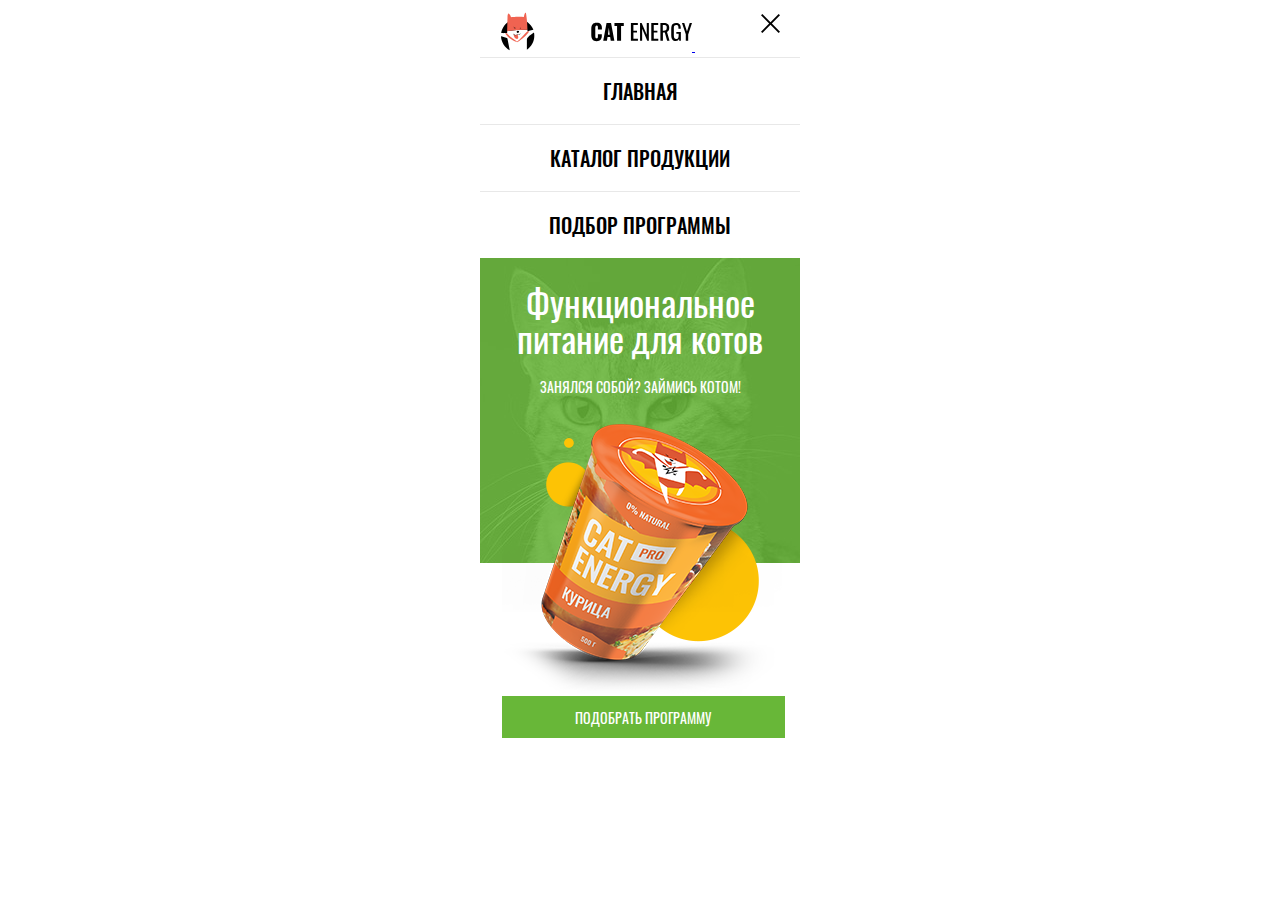
==== index.html @ 3f468469 "cat" ====
<!DOCTYPE html>
<html lang="ru">

<head>
    <meta charset="UTF-8">
    <meta name="viewport" content="width=device-width, initial-scale=1.0">
    <link rel="stylesheet" href="css/style.css">
    <link rel="stylesheet" href="css/normalize.css">
    <link rel="preload" href="fonts/oswaldmedium.woff2" as="font">
    <link rel="preload" href="fonts/oswaldregular.woff2" as="font">
    <title>Кэт энерджи</title>
</head>

<body>

    <header class="header container">
        <div class="header__wraper">
            <a class="header__logo" href="index.html">
                <svg class="header__img" xmlns="http://www.w3.org/2000/svg" id="Layer_2" viewBox="0 0.002 190.4 37.598">
                    <style>
                        .st0 {
                            fill: #000000
                        }

                        .st1 {
                            fill: #f06351
                        }
                    </style>
                    <path
                        d="M6.1 20.7l.1-2.3c6.7-.9 13.4-1.4 20.2-1.3 0 .6 0 1.2-.1 1.8 0 0 2.9-1.3 6-1.8-2.4-6.3-8.5-10.8-15.6-10.8C8.4 6.3 1.5 12.4.2 20.4c2.2.1 5.9.3 5.9.3zM27.2 24.2c-1.2 1.3-1.4 1.2-1.4 3.5v9.2c4.5-3 7.4-8.1 7.4-13.9 0-1.1-.1-2.1-.3-3.1-1.7 1.1-4.7 3.2-5.7 4.3zM6.4 25.7s-3.8-1.4-5.2-1.8L0 23.6c.2 6 3.7 11.3 8.7 14L6.4 25.7z"
                        class="st0" />
                    <path
                        d="M26.3 17.1C26.4 8.6 24.9.6 24.9.6s-.2-1.2-.9-.2c-.7 1.1-1.2 3.9-1.2 3.9-7.4-.4-12.8.3-12.8.3C9.2 2 7.9.8 7.2 1c-.7.3-.7 3.4-.7 3.4l-.4 14.1c6.7-1 13.5-1.4 20.2-1.4z"
                        class="st1" />
                    <path
                        d="M12.4 14c0-.1 1 .7 1.4.9.4.2.6.4.6.6 0 .2-.3.3-.6.3s-.9-.1-1-.3H14c.1.1-1.3-1-1.6-1.5zM19.9 14.1s-1 1.3-1.1 1.3c0 .1-.2.3.2.3s1.1-.2 1.2-.3c.1-.1.1-.2-.1-.2s-.7 0-1 .1l.8-1.2s.1-.1 0 0zM16.8 20.2s.8-.4 1.1-1c.3-.7 0-.9-.4-1-.5-.1-1.3 0-1.7.3-.4.4-.3.7-.1 1 .2.2.8.6 1.1.7z" />
                    <path
                        d="M16.3 21.5s-.2.4-.5.6c-.2.2-.6.4-1 .4-.6 0-1.1-.2-1.5-.4-.2-.1-.4-.3-.5-.4-.2-.2-.4-.3-.4-.3s.7 4.1 2.6 4.7c1.8.6 2.1-.7 2.2-1.1 0-.3 0-2.1-.8-3.2.1-.4 0-.2-.1-.3z"
                        class="st1" />
                    <path
                        d="M14.7 22.6c-1.3 0-2.3-1.4-2.3-1.4V21h.2s1 1.3 2.1 1.3c.6 0 1.1-.3 1.6-1l.1-.2.1.2s.4.8 1 .8c.5 0 1.1-.4 1.6-1.3 0-.1.1-.1.2 0 .1 0 .1.1 0 .2-.6 1-1.3 1.4-1.9 1.4-.6 0-.9-.5-1.1-.8-.4.7-1 1-1.6 1z" />
                    <path
                        d="M26.2 18.9s-2.5 2.2-5.1 5.2-5.2 4.9-5.2 4.9c-.2-.5-1.6-1.5-1.6-1.5s-3.1-2.1-5.2-3.8c-1.2-1-2.3-2.2-3.1-3-.3 0-1.1-.1-2-.1 4.7 7 12 8.8 12 8.8.9-.1 3.3-1.9 5.1-3.3 1.8-1.4 4.8-4.5 5.9-5.9.6-.7.9-1.4 1.1-2-1.1.4-1.9.7-1.9.7z"
                        class="st1" />
                    <g>
                        <path fill="#111"
                            d="M1.2 16.6c-.8-1-1.2-2.5-1.2-4.4V5.9C0 4 .4 2.5 1.2 1.5 2 .5 3.4 0 5.4 0c1.9 0 3.2.4 4 1.3.8.9 1.2 2.1 1.2 3.8v1.5h-4V4.8c0-.7-.1-1.2-.2-1.6-.1-.3-.5-.5-1-.5s-1 .2-1.1.6c-.2.4-.3.9-.3 1.6v8.3c0 .7.1 1.2.3 1.6.2.4.5.6 1.1.6.5 0 .9-.2 1-.6.2-.4.2-.9.2-1.6v-1.8h3.9v1.5c0 1.6-.4 2.9-1.2 3.9-.8.9-2.1 1.4-4 1.4-1.9-.1-3.3-.6-4.1-1.6zM15.2.2h4.5L23 17.8h-3.6l-.6-3.7h-2.6l-.6 3.7h-3.7L15.2.2zm3.2 11.6l-.9-6.9-.9 6.9h1.8zM25.8 3.1h-2.7V.2h9.3v2.9h-2.7v14.7h-4V3.1zM39.5.2h6.9V2H42v5.8h3.6v1.7H42v6.4h4.5v1.8h-7V.2zM48.5.2h1.7l5.1 11.7V.2h2.1v17.6h-1.6l-5.1-12v12h-2.1V.2zM59.8.2h6.9V2h-4.4v5.8h3.6v1.7h-3.6v6.4h4.5v1.8h-7V.2zM68.8.2h3.6c1.8 0 3.1.4 4 1.1s1.3 1.9 1.3 3.6c0 2.3-.7 3.6-2.2 4.1l2.5 8.8h-2.4l-2.3-8.3h-1.9v8.3h-2.5V.2zm3.4 7.6c1.1 0 1.8-.2 2.3-.6.5-.4.7-1.2.7-2.3 0-.7-.1-1.3-.2-1.7s-.4-.7-.9-.9c-.4-.2-1-.3-1.7-.3h-1.1v5.8h.9zM80.8 16.5c-.7-1-1.1-2.5-1.1-4.5V6.2c0-1.4.1-2.5.4-3.4.3-.9.8-1.5 1.5-2s1.7-.7 2.9-.7c1.6 0 2.8.4 3.6 1.2.7.8 1.1 2.1 1.1 3.9v.7h-2.3v-.6c0-.8-.1-1.5-.2-1.9-.1-.5-.3-.8-.7-1-.3-.3-.8-.4-1.4-.4-.7 0-1.2.2-1.5.5-.3.3-.6.7-.7 1.2-.1.5-.1 1.2-.1 2.1v6.5c0 1.3.2 2.3.5 2.9.3.6 1 .9 1.9.9.9 0 1.6-.3 1.9-1 .3-.6.5-1.7.5-3.1v-1.2h-2.3V9.1h4.5v8.7h-1.6l-.2-2c-.6 1.5-1.6 2.2-3.2 2.2s-2.8-.5-3.5-1.5zM94.3 11.6L90.4.2h2.3l2.7 8.5L98.1.2h2.3l-3.8 11.4v6.2h-2.4v-6.2z"
                            class="st0" transform="translate(90 10.2)" />
                    </g>
                </svg>
            </a>
            <button class="header__close button--close" type="button"></button>
            <div class="header__nav">
                <ul class="header__list">
                    <li class="header__item"><a class="header__main" href="index.html">Главная</a></li>
                    <li class="header__item"><a class="header__catalog" href="catalog.html">Каталог продукции</a></li>
                    <li class="header__item"><a class="header__program" href="form.html">Подбор программы</a></li>
                </ul>
            </div>
        </div>
    </header>
    <main class="main container">
        <div class="header__description">
            <h1 class="header__title">
                Функциональное
                питание для котов
            </h1>
            <p class="header__subtitle">
                Занялся собой? Займись котом!
            </p>
        </div>
        <a class="header__choice" href="form.html">Подобрать программу</a>
    </main>




</body>

</html>
---- css/style.css ----
/*! normalize.css v8.0.1 | MIT License | github.com/necolas/normalize.css */
/* Document
   ========================================================================== */
/**
 * 1. Correct the line height in all browsers.
 * 2. Prevent adjustments of font size after orientation changes in iOS.
 */
html {
    line-height: 1.15;
    /* 1 */
    -webkit-text-size-adjust: 100%;
    /* 2 */
}

/* Sections
       ========================================================================== */
/**
     * Remove the margin in all browsers.
     */
body {
    margin: 0;
}

/**
     * Render the `main` element consistently in IE.
     */
main {
    display: block;
}

/**
     * Correct the font size and margin on `h1` elements within `section` and
     * `article` contexts in Chrome, Firefox, and Safari.
     */
h1 {
    font-size: 2em;
    margin: 0.67em 0;
}

/* Grouping content
       ========================================================================== */
/**
     * 1. Add the correct box sizing in Firefox.
     * 2. Show the overflow in Edge and IE.
     */
hr {
    -webkit-box-sizing: content-box;
    box-sizing: content-box;
    /* 1 */
    height: 0;
    /* 1 */
    overflow: visible;
    /* 2 */
}

/**
     * 1. Correct the inheritance and scaling of font size in all browsers.
     * 2. Correct the odd `em` font sizing in all browsers.
     */
pre {
    font-family: monospace, monospace;
    /* 1 */
    font-size: 1em;
    /* 2 */
}

/* Text-level semantics
       ========================================================================== */
/**
     * Remove the gray background on active links in IE 10.
     */
a {
    background-color: transparent;
}

/**
     * 1. Remove the bottom border in Chrome 57-
     * 2. Add the correct text decoration in Chrome, Edge, IE, Opera, and Safari.
     */
abbr[title] {
    border-bottom: none;
    /* 1 */
    text-decoration: underline;
    /* 2 */
    -webkit-text-decoration: underline dotted;
    text-decoration: underline dotted;
    /* 2 */
}

/**
     * Add the correct font weight in Chrome, Edge, and Safari.
     */
b,
strong {
    font-weight: bolder;
}

/**
     * 1. Correct the inheritance and scaling of font size in all browsers.
     * 2. Correct the odd `em` font sizing in all browsers.
     */
code,
kbd,
samp {
    font-family: monospace, monospace;
    /* 1 */
    font-size: 1em;
    /* 2 */
}

/**
     * Add the correct font size in all browsers.
     */
small {
    font-size: 80%;
}

/**
     * Prevent `sub` and `sup` elements from affecting the line height in
     * all browsers.
     */
sub,
sup {
    font-size: 75%;
    line-height: 0;
    position: relative;
    vertical-align: baseline;
}

sub {
    bottom: -0.25em;
}

sup {
    top: -0.5em;
}

/* Embedded content
       ========================================================================== */
/**
     * Remove the border on images inside links in IE 10.
     */
img {
    border-style: none;
}

/* Forms
       ========================================================================== */
/**
     * 1. Change the font styles in all browsers.
     * 2. Remove the margin in Firefox and Safari.
     */
button,
input,
optgroup,
select,
textarea {
    font-family: inherit;
    /* 1 */
    font-size: 100%;
    /* 1 */
    line-height: 1.15;
    /* 1 */
    margin: 0;
    /* 2 */
}

/**
     * Show the overflow in IE.
     * 1. Show the overflow in Edge.
     */
button,
input {
    /* 1 */
    overflow: visible;
}

/**
     * Remove the inheritance of text transform in Edge, Firefox, and IE.
     * 1. Remove the inheritance of text transform in Firefox.
     */
button,
select {
    /* 1 */
    text-transform: none;
}

/**
     * Correct the inability to style clickable types in iOS and Safari.
     */
button,
[type="button"],
[type="reset"],
[type="submit"] {
    -webkit-appearance: button;
}

/**
     * Remove the inner border and padding in Firefox.
     */
button::-moz-focus-inner,
[type="button"]::-moz-focus-inner,
[type="reset"]::-moz-focus-inner,
[type="submit"]::-moz-focus-inner {
    border-style: none;
    padding: 0;
}

/**
     * Restore the focus styles unset by the previous rule.
     */
button:-moz-focusring,
[type="button"]:-moz-focusring,
[type="reset"]:-moz-focusring,
[type="submit"]:-moz-focusring {
    outline: 1px dotted ButtonText;
}

/**
     * Correct the padding in Firefox.
     */
fieldset {
    padding: 0.35em 0.75em 0.625em;
}

/**
     * 1. Correct the text wrapping in Edge and IE.
     * 2. Correct the color inheritance from `fieldset` elements in IE.
     * 3. Remove the padding so developers are not caught out when they zero out
     *    `fieldset` elements in all browsers.
     */
legend {
    -webkit-box-sizing: border-box;
    box-sizing: border-box;
    /* 1 */
    color: inherit;
    /* 2 */
    display: table;
    /* 1 */
    max-width: 100%;
    /* 1 */
    padding: 0;
    /* 3 */
    white-space: normal;
    /* 1 */
}

/**
     * Add the correct vertical alignment in Chrome, Firefox, and Opera.
     */
progress {
    vertical-align: baseline;
}

/**
     * Remove the default vertical scrollbar in IE 10+.
     */
textarea {
    overflow: auto;
}

/**
     * 1. Add the correct box sizing in IE 10.
     * 2. Remove the padding in IE 10.
     */
[type="checkbox"],
[type="radio"] {
    -webkit-box-sizing: border-box;
    box-sizing: border-box;
    /* 1 */
    padding: 0;
    /* 2 */
}

/**
     * Correct the cursor style of increment and decrement buttons in Chrome.
     */
[type="number"]::-webkit-inner-spin-button,
[type="number"]::-webkit-outer-spin-button {
    height: auto;
}

/**
     * 1. Correct the odd appearance in Chrome and Safari.
     * 2. Correct the outline style in Safari.
     */
[type="search"] {
    -webkit-appearance: textfield;
    /* 1 */
    outline-offset: -2px;
    /* 2 */
}

/**
     * Remove the inner padding in Chrome and Safari on macOS.
     */
[type="search"]::-webkit-search-decoration {
    -webkit-appearance: none;
}

/**
     * 1. Correct the inability to style clickable types in iOS and Safari.
     * 2. Change font properties to `inherit` in Safari.
     */
::-webkit-file-upload-button {
    -webkit-appearance: button;
    /* 1 */
    font: inherit;
    /* 2 */
}

/* Interactive
       ========================================================================== */
/*
     * Add the correct display in Edge, IE 10+, and Firefox.
     */
details {
    display: block;
}

/*
     * Add the correct display in all browsers.
     */
summary {
    display: list-item;
}

/* Misc
       ========================================================================== */
/**
     * Add the correct display in IE 10+.
     */
template {
    display: none;
}

/**
     * Add the correct display in IE 10.
     */
[hidden] {
    display: none;
}

@font-face {
    font-family: "Oswald";
    src: url("../fonts/oswaldregular.woff2") format("woff2"), url("../fonts/oswaldregular.woff") format("woff");
    font-weight: 400;
    font-style: normal;
    font-display: swap;
}

@font-face {
    font-family: "Oswald";
    src: url("../fonts/oswaldmedium.woff2") format("woff2"), url("../fonts/oswaldmedium.woff") format("woff");
    font-weight: 500;
    font-style: normal;
    font-display: swap;
}

/*Widths*/
body {
    min-width: 320px;
    margin: 0;
    padding: 0;
    font-weight: 400;
    font-size: 14px;
    line-height: 18px;
    font-family: "Oswald", "Arial", sans-serif;
    color: #111111;
}

html {
    -webkit-box-sizing: border-box;
    box-sizing: border-box;
}

*,
*::after,
*::before {
    -webkit-box-sizing: inherit;
    box-sizing: inherit;
}

.container {
    width: 320px;
    padding: 0 20px;
    margin: 0 auto;
}

.header {
    padding: 0px;
}

.header__img {
    width: 191px;
    height: 39px;
}

.header__item {
    font-family: "Oswald";
    font-size: 20px;
    font-weight: 500;
    line-height: 1;
    text-align: center;
    border-top: solid 0.5px #e8e8e8;
    text-transform: uppercase;
    width: 320px;
    padding-top: 23px;
    padding-bottom: 23px;
}

.header__list {
    list-style: none;
    padding-left: 0px;
    padding-top: 3px;
    margin: 0px;
}

.header__logo {
    padding-left: 21px;
}

.header__wraper {
    padding-top: 12px;
}

.header__close {
    position: relative;
    width: 19px;
    height: 19px;
    background-color: transparent;
    border: none;
    top: -20px;
    left: 66px;

}

.button--close::after {
    content: '';
    position: absolute;
    width: 19px;
    height: 19px;
    top: 1px;
    left: 0px;
    background-image: url(../img/close.svg)
}

.header__main,
.header__catalog,
.header__program {
    text-decoration: none;
    color: #000000;
}

.header__description {
    background-image: url(../img/bg-cat.png);
    width: 320px;
    height: 305px;
    background-color: #68b738;
    margin-bottom: 146px;
    position: relative;
}

.header__description::after {
    content: '';
    position: absolute;
    background-image: url(../img/food-chicken.png);
    width: 280px;
    height: 270px;
    top: 166px;
    left: 22px;
}

.header__title {
    font-family: inherit;
    font-size: 36px;
    font-weight: normal;
    line-height: 1;
    text-align: center;
    color: #ffffff;
    margin: 0px;
    padding-top: 26px;
}

.header__subtitle {
    font-family: inherit;
    font-size: 14px;
    font-weight: normal;
    line-height: 1;
    text-align: center;
    color: #ffffff;
    margin: 0px;
    padding-top: 24px;
    text-transform: uppercase;
}

.header__choice {
    font-family: inherit;
    font-size: 14px;
    font-weight: normal;
    line-height: 1.29;
    text-align: center;
    color: #ffffff;
    padding: 11px 74px 10px 73px;
    background-color: #68b738;
    text-decoration: none;
    text-transform: uppercase;
    margin-left: 22px;
}

.main {
    padding: 0px;
}
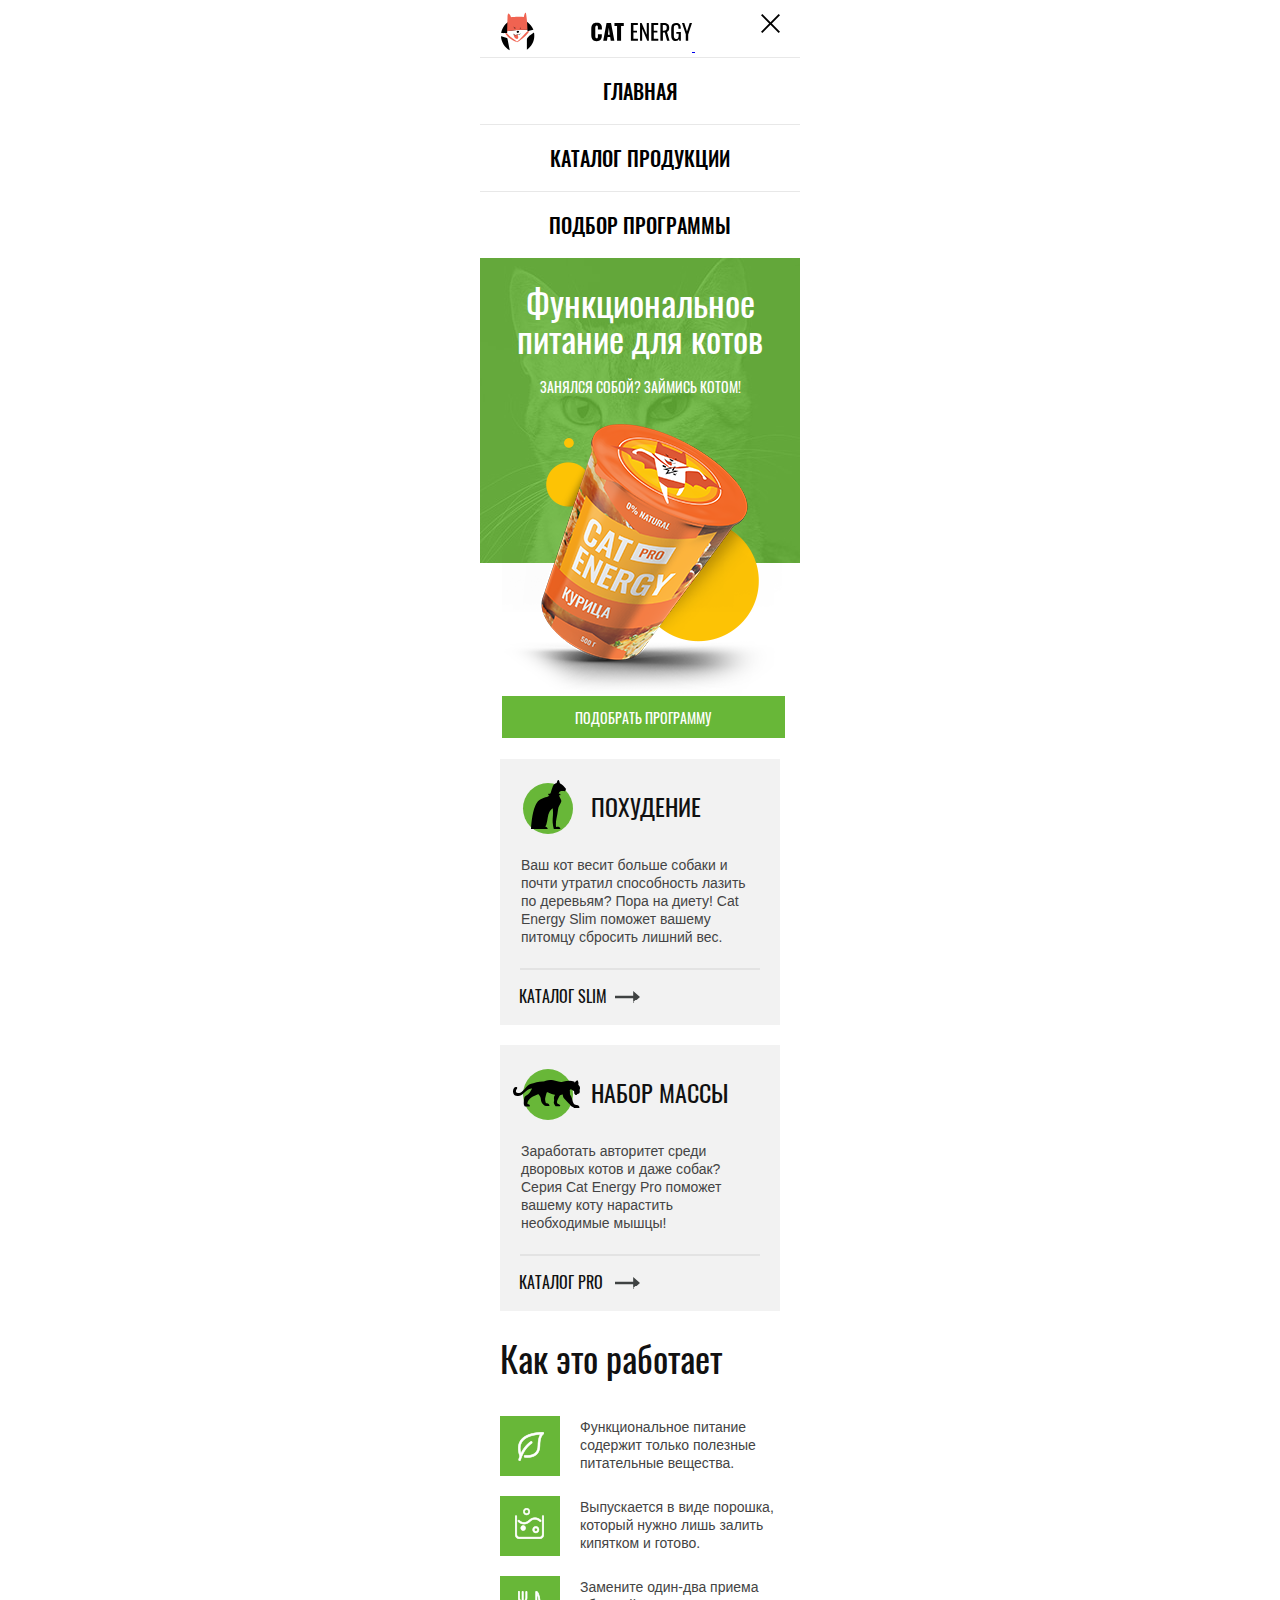
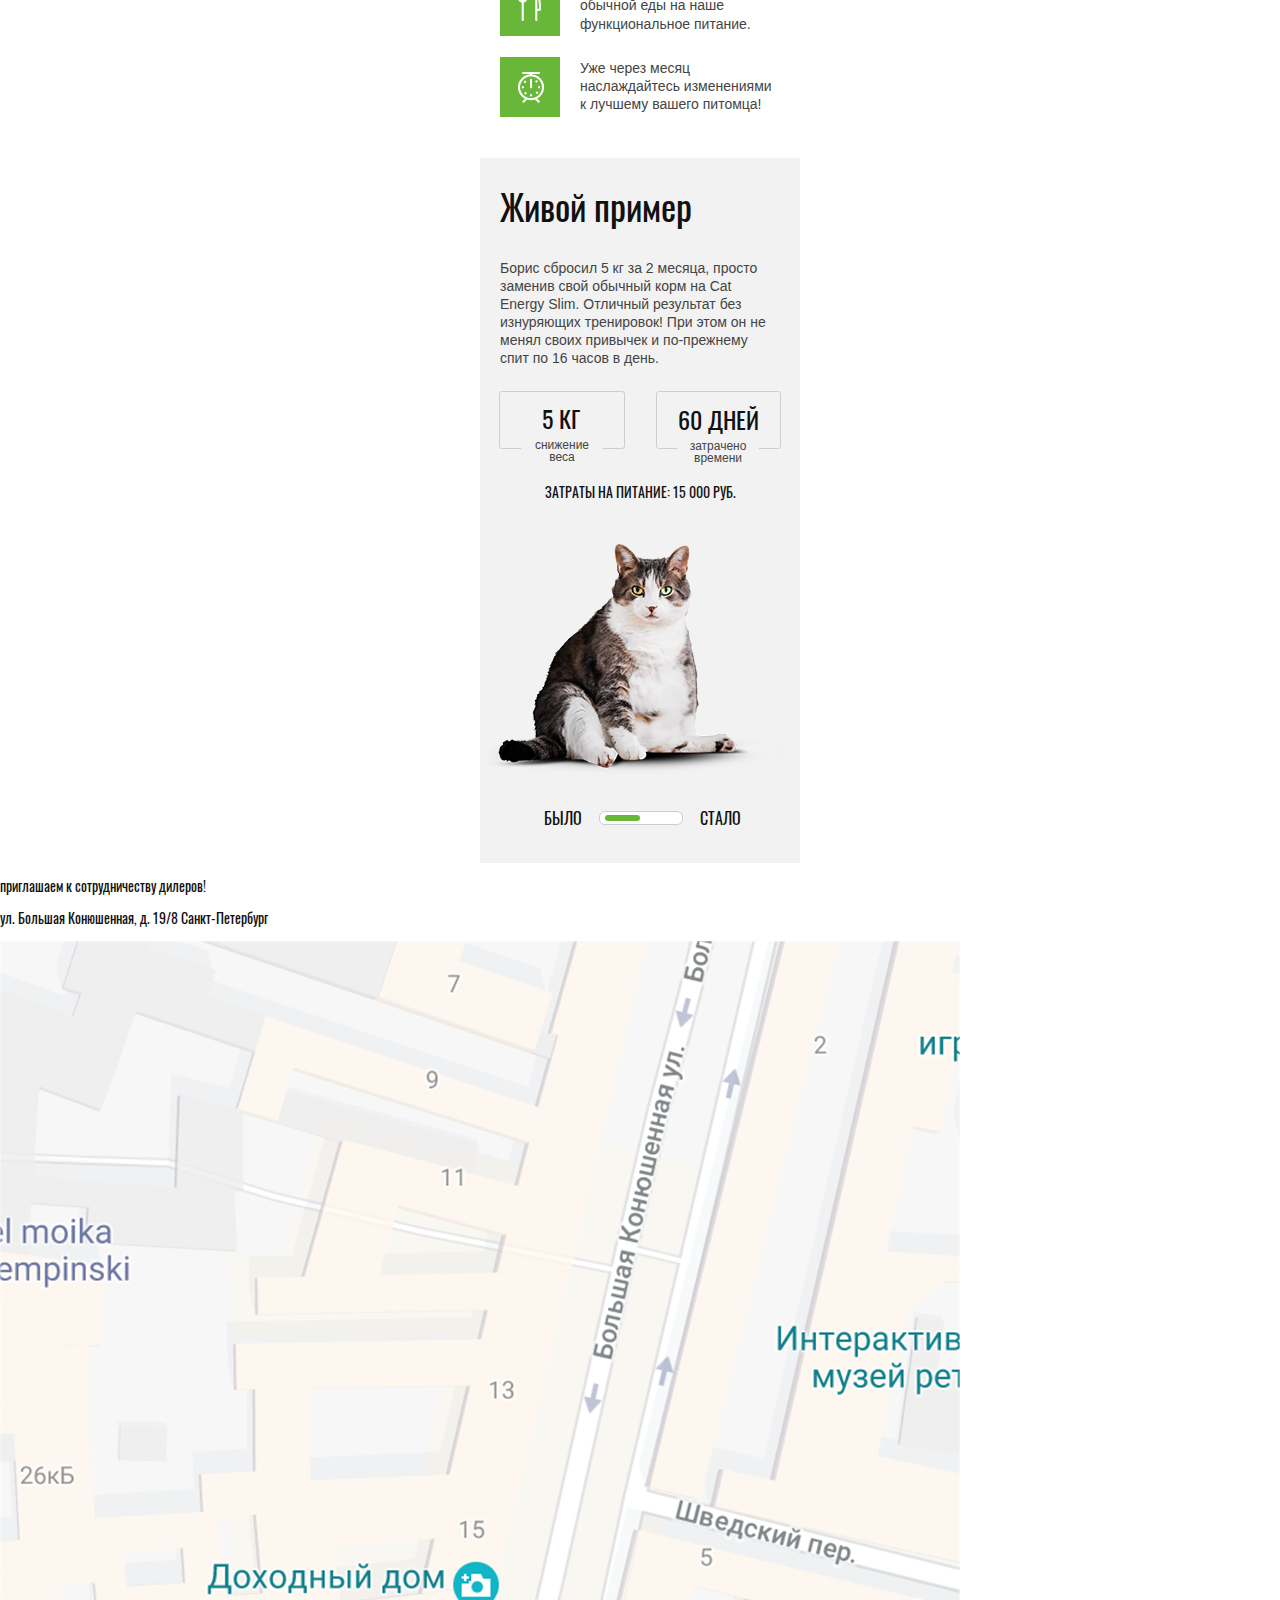
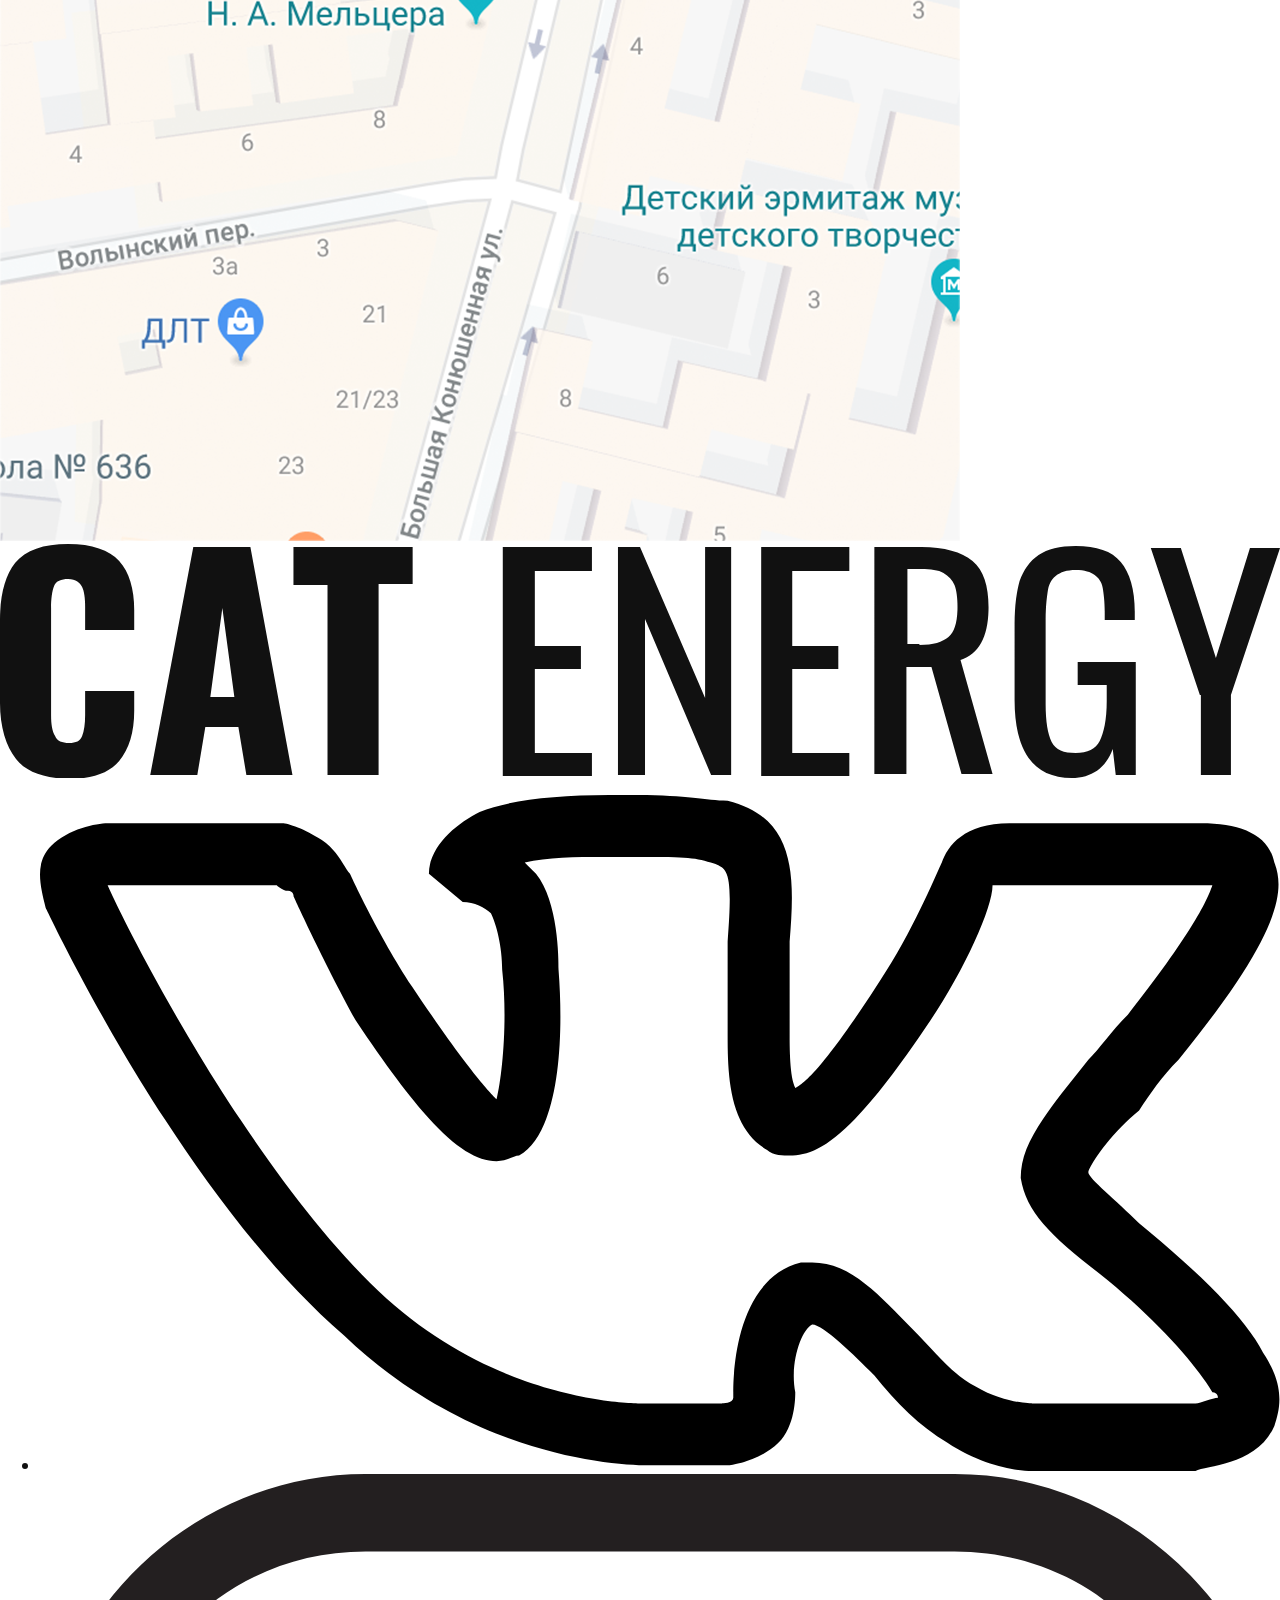
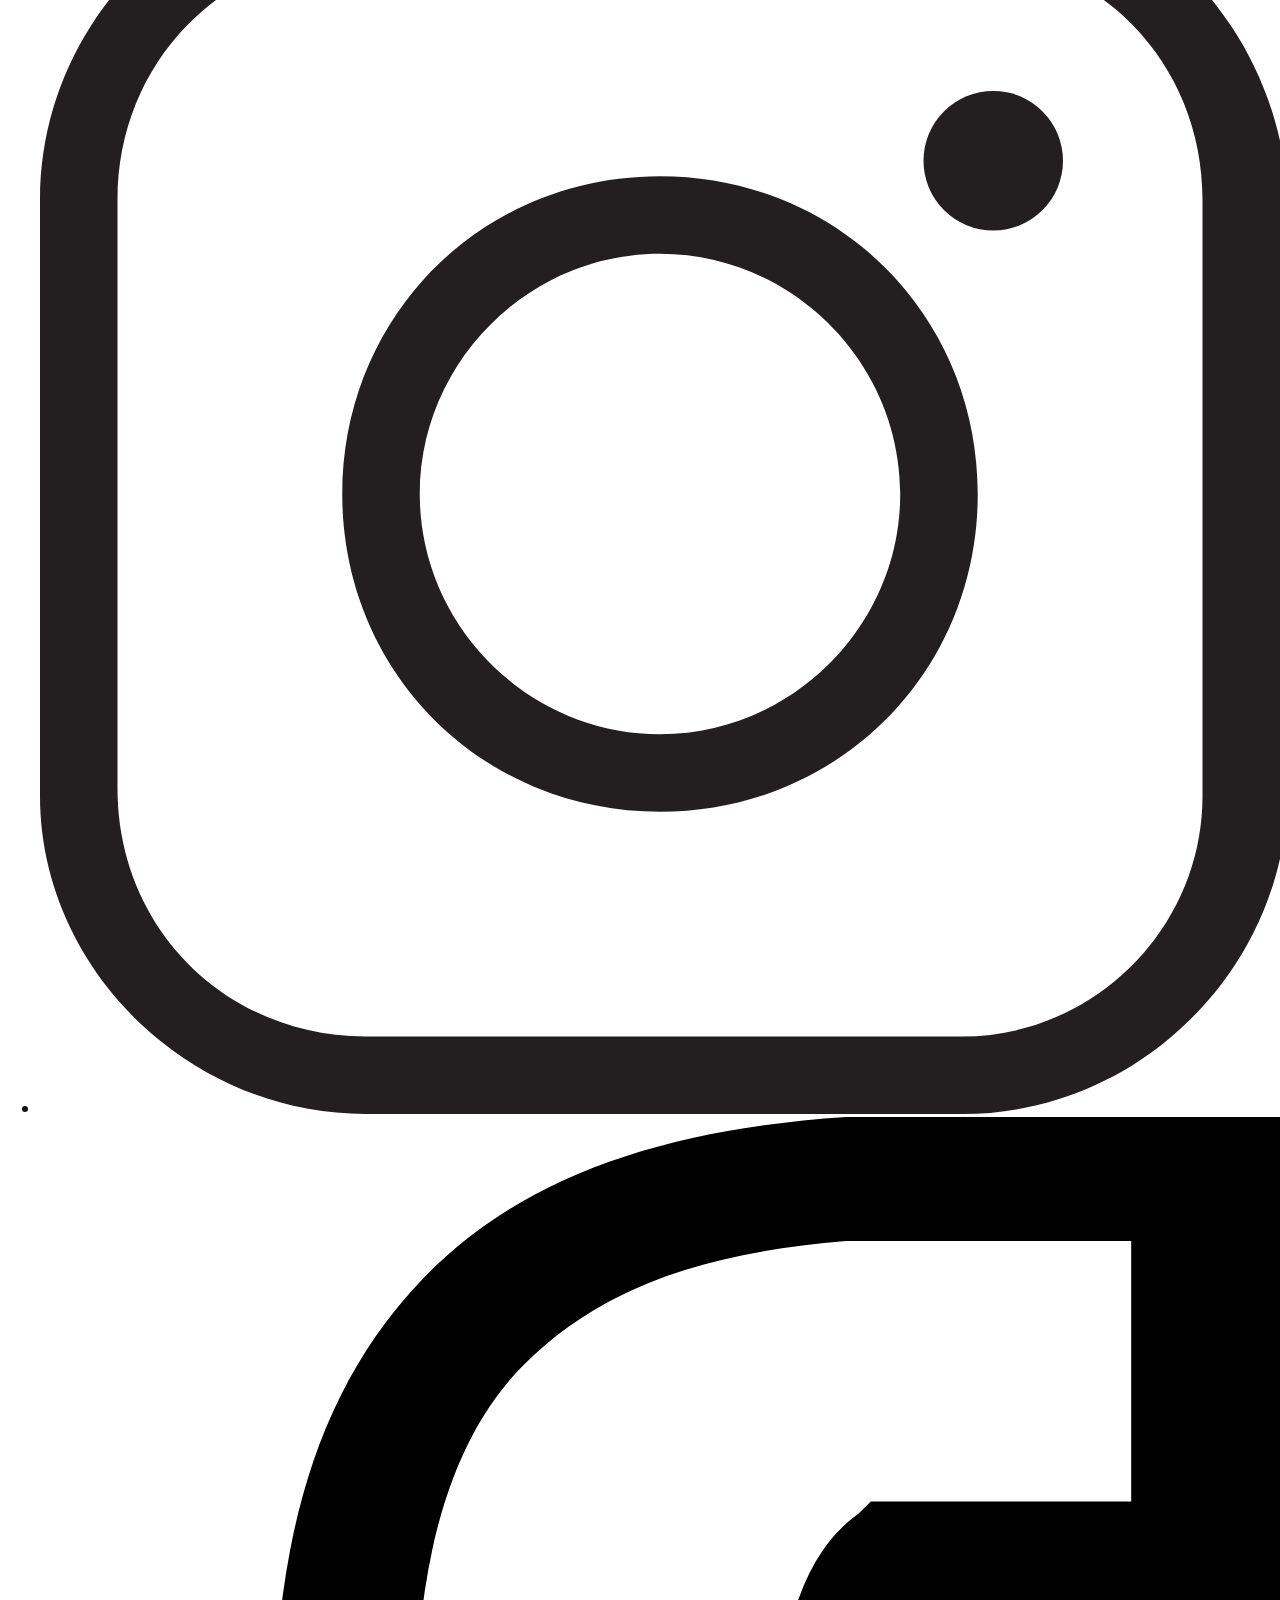
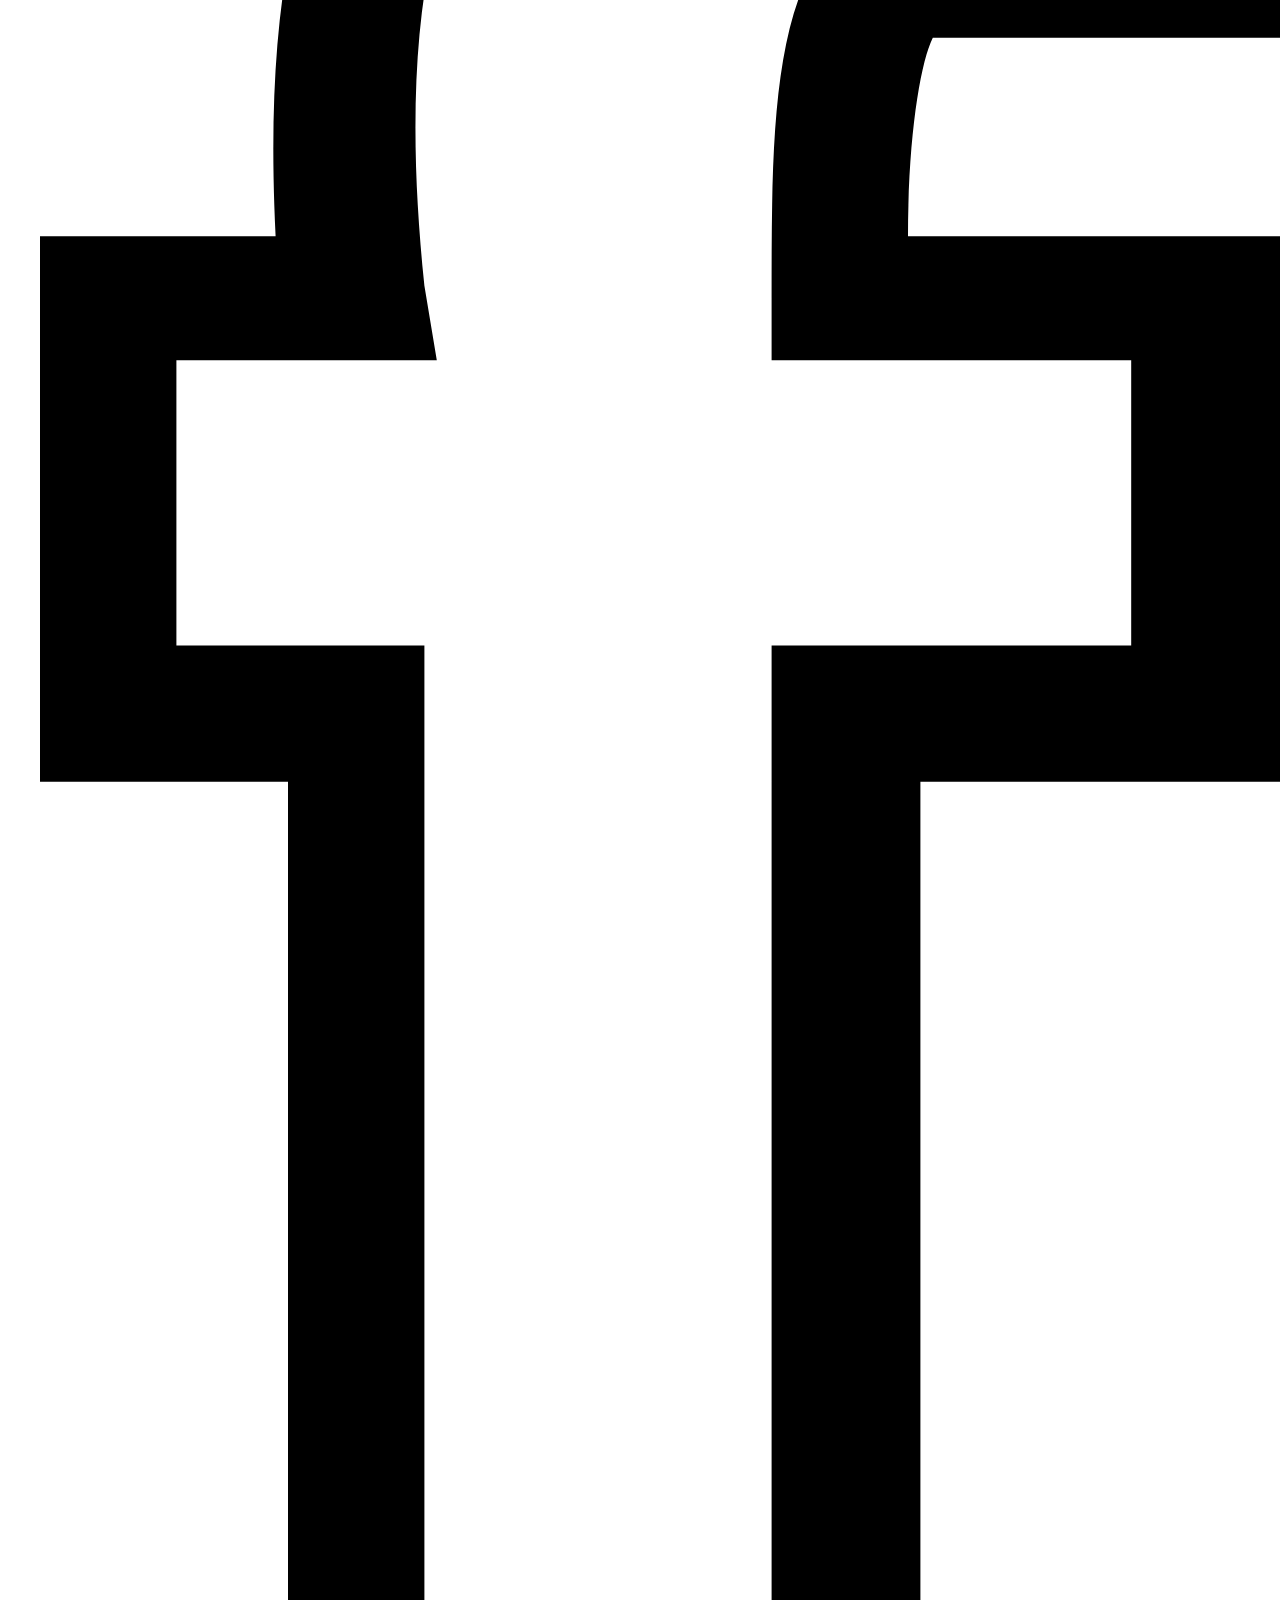
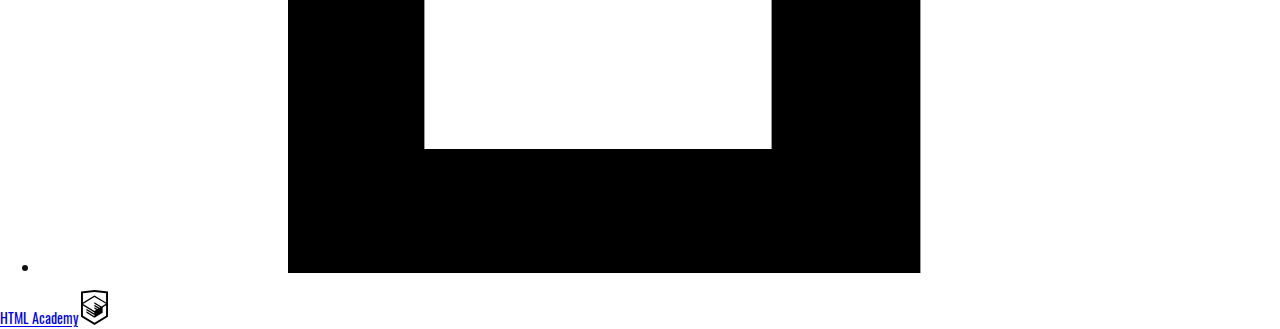
==== commit 1be14ed2: "^.^" ====
--- a/index.html
+++ b/index.html
@@ -49,7 +49,7 @@
                     </g>
                 </svg>
             </a>
-            <button class="header__close button--close" type="button"></button>
+            <button class="header__close header__close--button" type="button"></button>
             <div class="header__nav">
                 <ul class="header__list">
                     <li class="header__item"><a class="header__main" href="index.html">Главная</a></li>
@@ -60,17 +60,127 @@
         </div>
     </header>
     <main class="main container">
-        <div class="header__description">
-            <h1 class="header__title">
+        <div class="main__description">
+            <h1 class="main__title">
                 Функциональное
                 питание для котов
             </h1>
-            <p class="header__subtitle">
+            <p class="main__subtitle">
                 Занялся собой? Займись котом!
             </p>
         </div>
-        <a class="header__choice" href="form.html">Подобрать программу</a>
+        <a class="main__choice" href="form.html">Подобрать программу</a>
+
+        <section class="section">
+            <div class="section__products">
+                <ul class="section__list">
+                    <li class="section__item-slim">
+                        <p class="section__title">Похудение</p>
+                        <p class="section__description">Ваш кот весит больше собаки и почти утратил способность лазить
+                            по деревьям? Пора на диету!
+                            Cat Energy Slim поможет вашему питомцу сбросить лишний вес.</p>
+                        <a class="section__link" href="catalog.html">Каталог Slim</a>
+                    </li>
+                    <li class="section__item-mass">
+                        <p class="section__title">Набор массы</p>
+                        <p class="section__description">Заработать авторитет среди дворовых котов и даже собак?
+                            Серия Cat Energy Pro поможет вашему коту нарастить необходимые мышцы!</p>
+                        <a class="section__link" href="catalog.html">Каталог pro</a>
+                    </li>
+                </ul>
+            </div>
+        </section>
+        <section class="page">
+            <p class="page__title">Как это работает</p>
+            <ul class="page__list">
+                <li class="page__item-health">Функциональное питание содержит только полезные питательные вещества.</li>
+                <li class="page__item-powder">Выпускается в виде порошка, который нужно лишь залить кипятком и готово.
+                </li>
+                <li class="page__item-food">Замените один-два приема обычной еды на наше функциональное питание.</li>
+                <li class="page__item-enjoy">Уже через месяц наслаждайтесь изменениями к лучшему вашего питомца!</li>
+            </ul>
+        </section>
+        <section class="example">
+            <div class="example__cat">
+                <p class="example__title">Живой пример</p>
+                <p class="example__description">Борис сбросил 5 кг за 2 месяца, просто заменив свой обычный корм на Cat
+                    Energy Slim. Отличный
+                    результат без изнуряющих тренировок! При этом он не менял своих привычек и по-прежнему спит по 16
+                    часов в день. </p>
+                <div class="example__wraper">
+                    <div class="example__item">
+                        <p class="example__value">5 кг</p>
+                        <p class="example__weight">снижение
+                            веса</p>
+                    </div>
+                    <div class="example__item">
+                        <p class="example__days">60 дней</p>
+                        <p class="example__time">затрачено
+                            времени</p>
+                    </div>
+                </div>
+                <p class="example__cost">Затраты на питание: 15 000 руб.</p>
+            </div>
+
+            <div class="example__compare">
+                <img class="example__img" src="img/cat.png" alt="cat">
+                <div class="example__items">
+                    <p class="example__past">Было</p>
+                    <p class="example__present">Стало</p>
+                </div>
+            </div>
+
+        </section>
     </main>
+    <footer>
+
+        <div>
+            <div>
+                <p>приглашаем
+                    к сотрудничеству
+                    дилеров!
+                </p>
+            </div>
+            <div>
+                <p>
+                    ул. Большая Конюшенная, д. 19/8
+                    Санкт-Петербург
+                </p>
+            </div>
+        </div>
+        <div>
+            <img src="img/map.png" alt="map">
+        </div>
+        <div>
+            <a href="index.html">
+                <img src="img/logo-html.svg" alt="logo">
+            </a>
+            <ul>
+                <li>
+                    <a href="#">
+                        <img src="img/vk.svg" alt="">
+                    </a>
+                </li>
+                <li>
+                    <a href="#">
+                        <img src="img/insta.svg" alt="">
+                    </a>
+                </li>
+                <li>
+                    <a href="#">
+                        <img src="img/fb.svg" alt="">
+                    </a>
+                </li>
+            </ul>
+        </div>
+        <div>
+            <a href="#">HTML Academy</a>
+            <a href="#">
+                <img src="img/htmlacademy.svg" alt="">
+            </a>
+        </div>
+    </footer>
+
 
 
 
--- a/css/style.css
+++ b/css/style.css
@@ -435,7 +435,7 @@
 
 }
 
-.button--close::after {
+.header__close--button::after {
     content: '';
     position: absolute;
     width: 19px;
@@ -452,7 +452,7 @@
     color: #000000;
 }
 
-.header__description {
+.main__description {
     background-image: url(../img/bg-cat.png);
     width: 320px;
     height: 305px;
@@ -461,7 +461,7 @@
     position: relative;
 }
 
-.header__description::after {
+.main__description::after {
     content: '';
     position: absolute;
     background-image: url(../img/food-chicken.png);
@@ -471,7 +471,7 @@
     left: 22px;
 }
 
-.header__title {
+.main__title {
     font-family: inherit;
     font-size: 36px;
     font-weight: normal;
@@ -482,7 +482,7 @@
     padding-top: 26px;
 }
 
-.header__subtitle {
+.main__subtitle {
     font-family: inherit;
     font-size: 14px;
     font-weight: normal;
@@ -494,7 +494,7 @@
     text-transform: uppercase;
 }
 
-.header__choice {
+.main__choice {
     font-family: inherit;
     font-size: 14px;
     font-weight: normal;
@@ -510,4 +510,421 @@
 
 .main {
     padding: 0px;
+}
+
+.section__title {
+    font-family: inherit;
+    font-size: 24px;
+    line-height: 1.54;
+    text-align: left;
+    color: #111111;
+    text-transform: uppercase;
+    margin: 0px;
+    padding-left: 91px;
+    padding-top: 29px;
+}
+
+.section__description {
+    font-family: Arial;
+    font-size: 14px;
+    line-height: 1.29;
+    text-align: left;
+    color: #444444;
+    margin: 0px;
+    padding-left: 21px;
+    padding-top: 31px;
+    padding-bottom: 42px;
+    width: 264px;
+}
+
+.section__link {
+    font-family: inherit;
+    font-size: 16px;
+    line-height: 1;
+    text-align: left;
+    color: #111111;
+    text-decoration: none;
+    text-transform: uppercase;
+    padding-left: 19px;
+    position: relative;
+}
+
+.section__link::before {
+    content: '';
+    position: absolute;
+    width: 240px;
+    border: solid 1px #e3e3e3;
+    top: -16px;
+    left: 20px;
+}
+
+.section__link::after {
+    content: '';
+    position: absolute;
+    background-image: url(../img/arrow.svg);
+    width: 25px;
+    height: 12px;
+    top: 7px;
+    left: 115px;
+}
+
+.section__list {
+    list-style: none;
+    margin: 0px;
+    padding: 0px;
+}
+
+.section__item-slim {
+    background-color: #f2f2f2;
+    width: 280px;
+    height: 266px;
+    margin-left: 20px;
+    position: relative;
+}
+
+.section__item-slim::before {
+    content: '';
+    position: absolute;
+    background-image: url(../img/cat-slim.svg);
+    width: 35px;
+    height: 49px;
+    top: 21px;
+    left: 31px;
+    z-index: 1;
+}
+
+.section__item-slim::after {
+    content: '';
+    position: absolute;
+    width: 50px;
+    height: 51px;
+    top: 24px;
+    left: 23px;
+    background-color: #68b738;
+    border-radius: 60%;
+}
+
+.section__item-mass {
+    background-color: #f2f2f2;
+    width: 280px;
+    height: 266px;
+    margin-left: 20px;
+    margin-top: 20px;
+    position: relative;
+}
+
+.section__item-mass::before {
+    content: '';
+    position: absolute;
+    background-image: url(../img/cat-pro.svg);
+    width: 67px;
+    height: 28px;
+    top: 35px;
+    left: 13px;
+    z-index: 1;
+}
+
+.section__item-mass::after {
+    content: '';
+    position: absolute;
+    width: 50px;
+    height: 51px;
+    top: 24px;
+    left: 23px;
+    background-color: #68b738;
+    border-radius: 60%;
+}
+
+.section__products {
+    margin-top: 32px;
+}
+
+.page__title {
+    font-family: inherit;
+    font-size: 36px;
+    line-height: 1.67;
+    text-align: left;
+    color: #111111;
+    margin: 0px;
+}
+
+.page__item-health,
+.page__item-powder,
+.page__item-food,
+.page__item-enjoy {
+    font-family: Arial;
+    font-size: 14px;
+    line-height: 1.29;
+    text-align: left;
+    color: #444444;
+}
+
+.page__item-health {
+    position: relative;
+}
+
+.page__item-health::before {
+    content: '';
+    position: absolute;
+    width: 60px;
+    height: 60px;
+    top: -2px;
+    left: -80px;
+    background-color: #68b738;
+}
+
+.page__item-health::after {
+    content: '';
+    position: absolute;
+    width: 26px;
+    height: 29px;
+    top: 14px;
+    left: -62px;
+    background-image: url(../img/health.png);
+    z-index: 1;
+}
+
+.page__item-powder {
+    padding-top: 26px;
+    position: relative;
+}
+
+.page__item-powder::before {
+    content: '';
+    position: absolute;
+    width: 60px;
+    height: 60px;
+    top: 24px;
+    left: -80px;
+    background-color: #68b738;
+}
+
+.page__item-powder::after {
+    content: '';
+    position: absolute;
+    width: 29px;
+    height: 31px;
+    top: 36px;
+    left: -65px;
+    background-image: url(../img/powder.png);
+    z-index: 1;
+}
+
+.page__item-food {
+    padding-top: 26px;
+    position: relative;
+}
+
+.page__item-food::before {
+    content: '';
+    position: absolute;
+    width: 60px;
+    height: 60px;
+    top: 24px;
+    left: -80px;
+    background-color: #68b738;
+}
+
+.page__item-food::after {
+    content: '';
+    position: absolute;
+    width: 23px;
+    height: 30px;
+    top: 39px;
+    left: -62px;
+    background-image: url(../img/food.png);
+    z-index: 1;
+}
+
+.page__item-enjoy {
+    padding-top: 26px;
+    width: 200px;
+    position: relative;
+}
+
+.page__item-enjoy::before {
+    content: '';
+    position: absolute;
+    width: 60px;
+    height: 60px;
+    top: 24px;
+    left: -80px;
+    background-color: #68b738;
+}
+
+.page__item-enjoy::after {
+    content: '';
+    position: absolute;
+    width: 26px;
+    height: 31px;
+    top: 39px;
+    left: -62px;
+    background-image: url(../img/time.png);
+    z-index: 1;
+}
+
+.page__list {
+    list-style: none;
+    margin: 0px;
+    padding-top: 30px;
+    padding-left: 80px;
+}
+
+.page {
+    margin-top: 17px;
+    margin-left: 20px;
+}
+
+.example {
+    background-color: #f2f2f2;
+    height: 705px;
+    margin-top: 45px;
+}
+
+.example__title {
+    font-family: inherit;
+    font-size: 36px;
+    line-height: 1.67;
+    text-align: left;
+    color: #111111;
+    margin: 0px;
+    padding-top: 18px;
+    padding-left: 20px;
+}
+
+.example__description {
+    font-family: Arial;
+    font-size: 14px;
+    line-height: 1.29;
+    text-align: left;
+    color: #444444;
+    margin: 0px;
+    padding-top: 23px;
+    padding-left: 20px;
+    width: 286px;
+}
+
+.example__value {
+    font-family: inherit;
+    font-size: 24px;
+    line-height: 1;
+    text-align: center;
+    color: #111111;
+    border-radius: 3px;
+    border: solid 1px #cdcdcd;
+    padding: 14px 44px 18px 42px;
+    text-transform: uppercase;
+    margin-bottom: 0px;
+    border-radius: 3px;
+}
+
+.example__days {
+    font-family: inherit;
+    font-size: 24px;
+    line-height: 1;
+    text-align: center;
+    color: #111111;
+    border-radius: 3px;
+    border: solid 1px #cdcdcd;
+    padding: 15px 21px 17px;
+    text-transform: uppercase;
+    border-radius: 3px;
+}
+
+.example__weight {
+    font-family: Arial;
+    font-size: 12px;
+    line-height: 1;
+    text-align: center;
+    color: #444444;
+    width: 82px;
+    height: 21px;
+    background-color: #f2f2f2;
+    margin-top: -10px;
+    margin-left: 22px;
+}
+
+.example__time {
+    font-family: Arial;
+    font-size: 12px;
+    line-height: 1;
+    text-align: center;
+    color: #444444;
+    width: 82px;
+    height: 21px;
+    background-color: #f2f2f2;
+    margin-top: -33px;
+    margin-left: 21px;
+}
+
+.example__cost {
+    font-family: inherit;
+    font-size: 14px;
+    line-height: 1.43;
+    text-align: center;
+    color: #111111;
+    text-transform: uppercase;
+    margin: 0px;
+    padding-top: 9px;
+}
+
+.example__past {
+    font-family: inherit;
+    font-size: 16px;
+    line-height: 1.25;
+    text-align: left;
+    color: #111111;
+    text-transform: uppercase;
+}
+
+.example__present {
+    font-family: inherit;
+    font-size: 16px;
+    line-height: 1.25;
+    text-align: left;
+    color: #111111;
+    text-transform: uppercase;
+}
+
+.example__wraper {
+    display: flex;
+}
+
+.example__items {
+    display: flex;
+    justify-content: space-around;
+    padding-top: 14px;
+    padding-left: 5px;
+    position: relative;
+}
+
+.example__items::before {
+    content: '';
+    position: absolute;
+    padding: 6px 57px 6px 25px;
+    border-radius: 6px;
+    border: solid 1px #cdcdcd;
+    background-color: #ffffff;
+    top: 33px;
+    left: 119px;
+}
+
+.example__items::after {
+    content: '';
+    position: absolute;
+    width: 35px;
+    height: 6px;
+    border-radius: 3px;
+    background-color: #68b738;
+    top: 37px;
+    left: 125px;
+}
+
+.example__item {
+    margin-left: 19px;
+    margin-right: 12px;
+}
+
+.example__compare {
+    margin-top: 41px;
 }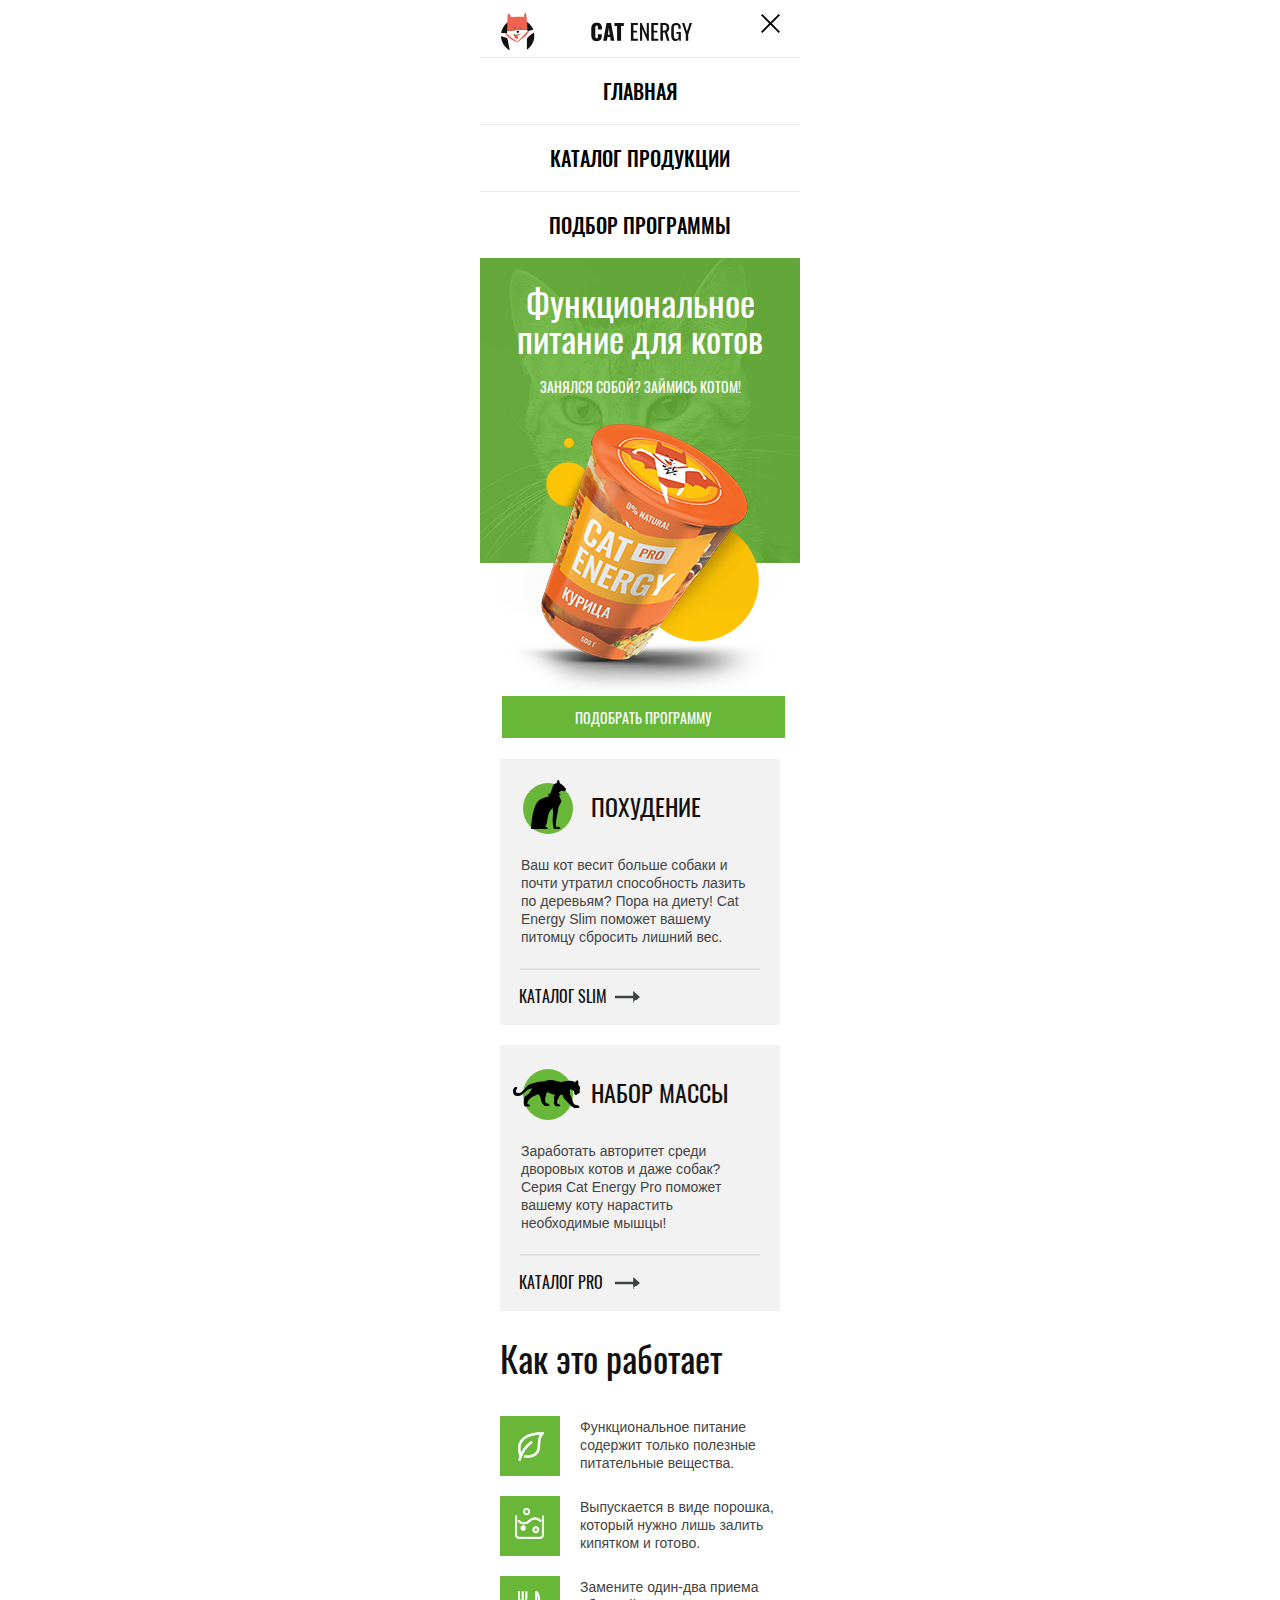
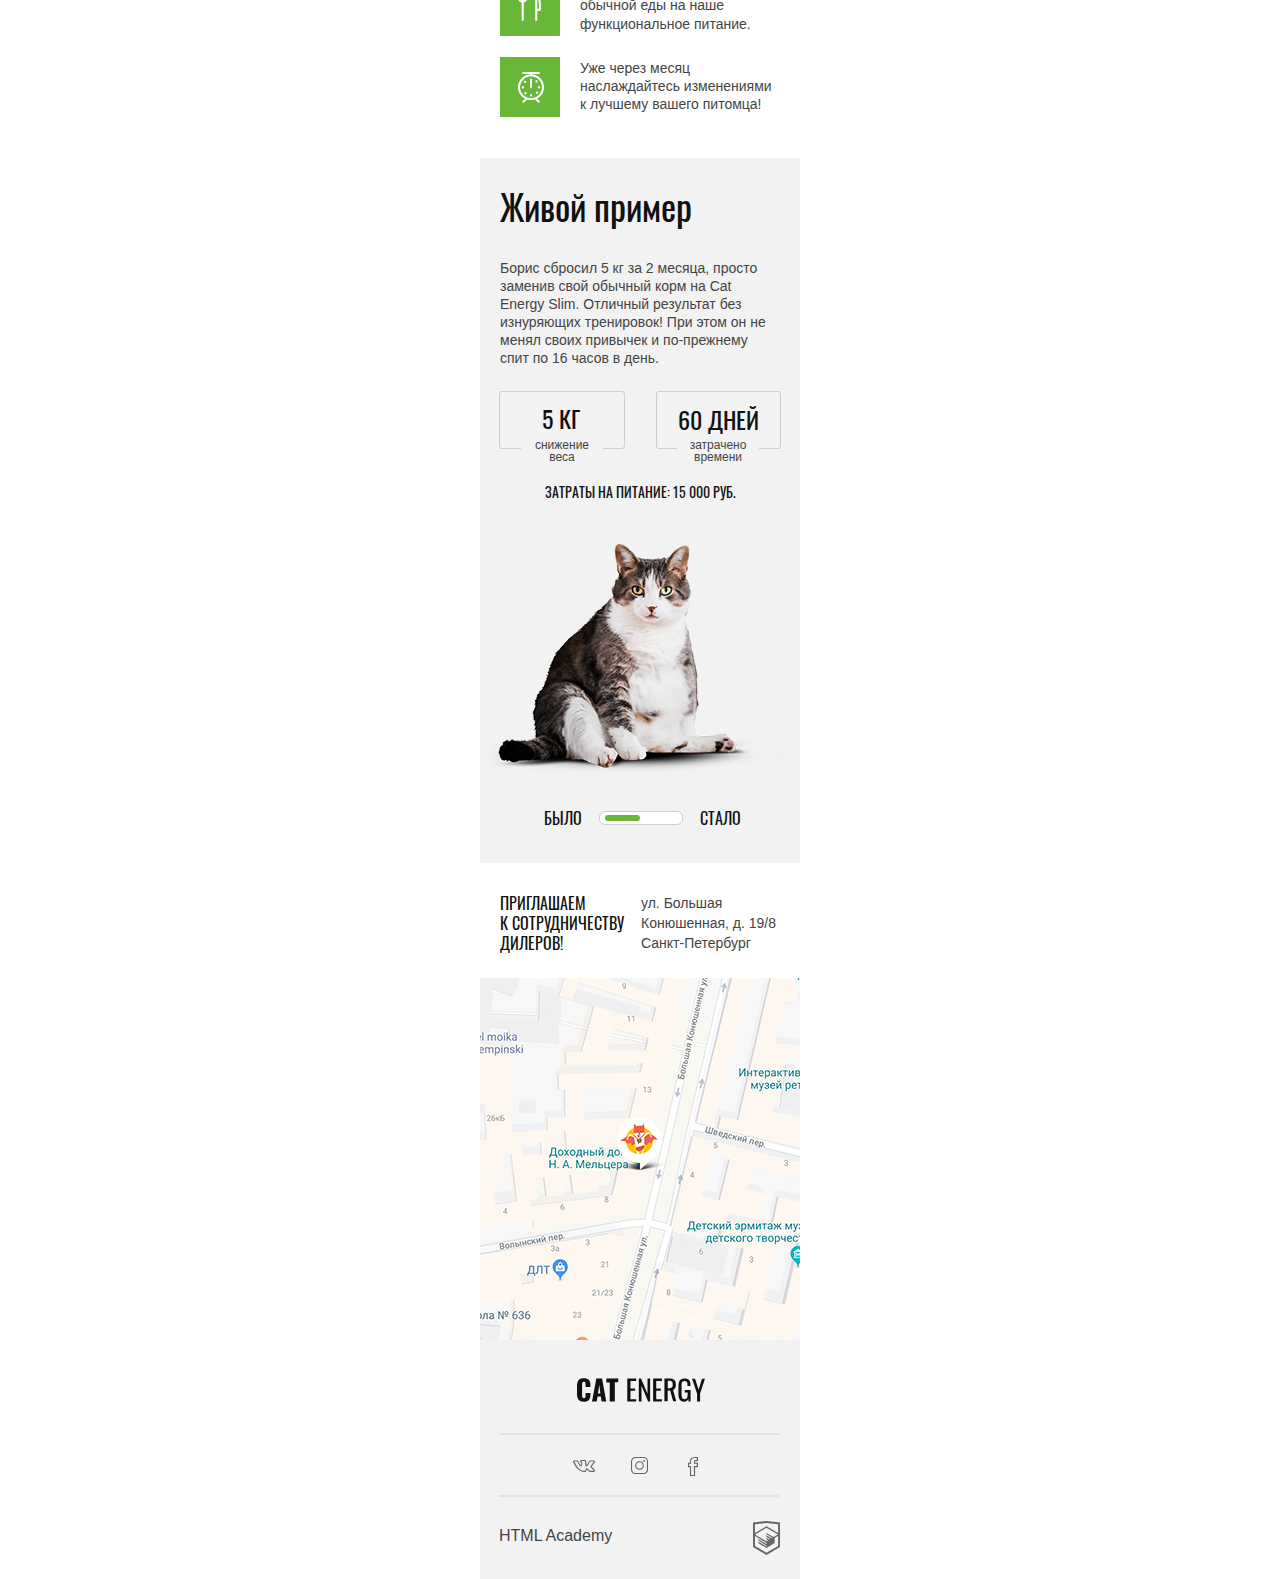
==== commit dbf3167f: "some changes" ====
--- a/index.html
+++ b/index.html
@@ -19,10 +19,10 @@
                 <svg class="header__img" xmlns="http://www.w3.org/2000/svg" id="Layer_2" viewBox="0 0.002 190.4 37.598">
                     <style>
                         .st0 {
-                            fill: #000000
+                            fill: #000
                         }
 
-                        .st1 {
+                        .st2 {
                             fill: #f06351
                         }
                     </style>
@@ -31,23 +31,24 @@
                         class="st0" />
                     <path
                         d="M26.3 17.1C26.4 8.6 24.9.6 24.9.6s-.2-1.2-.9-.2c-.7 1.1-1.2 3.9-1.2 3.9-7.4-.4-12.8.3-12.8.3C9.2 2 7.9.8 7.2 1c-.7.3-.7 3.4-.7 3.4l-.4 14.1c6.7-1 13.5-1.4 20.2-1.4z"
-                        class="st1" />
+                        class="st2" />
                     <path
                         d="M12.4 14c0-.1 1 .7 1.4.9.4.2.6.4.6.6 0 .2-.3.3-.6.3s-.9-.1-1-.3H14c.1.1-1.3-1-1.6-1.5zM19.9 14.1s-1 1.3-1.1 1.3c0 .1-.2.3.2.3s1.1-.2 1.2-.3c.1-.1.1-.2-.1-.2s-.7 0-1 .1l.8-1.2s.1-.1 0 0zM16.8 20.2s.8-.4 1.1-1c.3-.7 0-.9-.4-1-.5-.1-1.3 0-1.7.3-.4.4-.3.7-.1 1 .2.2.8.6 1.1.7z" />
                     <path
                         d="M16.3 21.5s-.2.4-.5.6c-.2.2-.6.4-1 .4-.6 0-1.1-.2-1.5-.4-.2-.1-.4-.3-.5-.4-.2-.2-.4-.3-.4-.3s.7 4.1 2.6 4.7c1.8.6 2.1-.7 2.2-1.1 0-.3 0-2.1-.8-3.2.1-.4 0-.2-.1-.3z"
-                        class="st1" />
+                        class="st2" />
                     <path
                         d="M14.7 22.6c-1.3 0-2.3-1.4-2.3-1.4V21h.2s1 1.3 2.1 1.3c.6 0 1.1-.3 1.6-1l.1-.2.1.2s.4.8 1 .8c.5 0 1.1-.4 1.6-1.3 0-.1.1-.1.2 0 .1 0 .1.1 0 .2-.6 1-1.3 1.4-1.9 1.4-.6 0-.9-.5-1.1-.8-.4.7-1 1-1.6 1z" />
                     <path
                         d="M26.2 18.9s-2.5 2.2-5.1 5.2-5.2 4.9-5.2 4.9c-.2-.5-1.6-1.5-1.6-1.5s-3.1-2.1-5.2-3.8c-1.2-1-2.3-2.2-3.1-3-.3 0-1.1-.1-2-.1 4.7 7 12 8.8 12 8.8.9-.1 3.3-1.9 5.1-3.3 1.8-1.4 4.8-4.5 5.9-5.9.6-.7.9-1.4 1.1-2-1.1.4-1.9.7-1.9.7z"
-                        class="st1" />
+                        class="st2" />
                     <g>
-                        <path fill="#111"
+                        <path fill="#000"
                             d="M1.2 16.6c-.8-1-1.2-2.5-1.2-4.4V5.9C0 4 .4 2.5 1.2 1.5 2 .5 3.4 0 5.4 0c1.9 0 3.2.4 4 1.3.8.9 1.2 2.1 1.2 3.8v1.5h-4V4.8c0-.7-.1-1.2-.2-1.6-.1-.3-.5-.5-1-.5s-1 .2-1.1.6c-.2.4-.3.9-.3 1.6v8.3c0 .7.1 1.2.3 1.6.2.4.5.6 1.1.6.5 0 .9-.2 1-.6.2-.4.2-.9.2-1.6v-1.8h3.9v1.5c0 1.6-.4 2.9-1.2 3.9-.8.9-2.1 1.4-4 1.4-1.9-.1-3.3-.6-4.1-1.6zM15.2.2h4.5L23 17.8h-3.6l-.6-3.7h-2.6l-.6 3.7h-3.7L15.2.2zm3.2 11.6l-.9-6.9-.9 6.9h1.8zM25.8 3.1h-2.7V.2h9.3v2.9h-2.7v14.7h-4V3.1zM39.5.2h6.9V2H42v5.8h3.6v1.7H42v6.4h4.5v1.8h-7V.2zM48.5.2h1.7l5.1 11.7V.2h2.1v17.6h-1.6l-5.1-12v12h-2.1V.2zM59.8.2h6.9V2h-4.4v5.8h3.6v1.7h-3.6v6.4h4.5v1.8h-7V.2zM68.8.2h3.6c1.8 0 3.1.4 4 1.1s1.3 1.9 1.3 3.6c0 2.3-.7 3.6-2.2 4.1l2.5 8.8h-2.4l-2.3-8.3h-1.9v8.3h-2.5V.2zm3.4 7.6c1.1 0 1.8-.2 2.3-.6.5-.4.7-1.2.7-2.3 0-.7-.1-1.3-.2-1.7s-.4-.7-.9-.9c-.4-.2-1-.3-1.7-.3h-1.1v5.8h.9zM80.8 16.5c-.7-1-1.1-2.5-1.1-4.5V6.2c0-1.4.1-2.5.4-3.4.3-.9.8-1.5 1.5-2s1.7-.7 2.9-.7c1.6 0 2.8.4 3.6 1.2.7.8 1.1 2.1 1.1 3.9v.7h-2.3v-.6c0-.8-.1-1.5-.2-1.9-.1-.5-.3-.8-.7-1-.3-.3-.8-.4-1.4-.4-.7 0-1.2.2-1.5.5-.3.3-.6.7-.7 1.2-.1.5-.1 1.2-.1 2.1v6.5c0 1.3.2 2.3.5 2.9.3.6 1 .9 1.9.9.9 0 1.6-.3 1.9-1 .3-.6.5-1.7.5-3.1v-1.2h-2.3V9.1h4.5v8.7h-1.6l-.2-2c-.6 1.5-1.6 2.2-3.2 2.2s-2.8-.5-3.5-1.5zM94.3 11.6L90.4.2h2.3l2.7 8.5L98.1.2h2.3l-3.8 11.4v6.2h-2.4v-6.2z"
                             class="st0" transform="translate(90 10.2)" />
                     </g>
                 </svg>
+
             </a>
             <button class="header__close header__close--button" type="button"></button>
             <div class="header__nav">
@@ -79,13 +80,13 @@
                         <p class="section__description">Ваш кот весит больше собаки и почти утратил способность лазить
                             по деревьям? Пора на диету!
                             Cat Energy Slim поможет вашему питомцу сбросить лишний вес.</p>
-                        <a class="section__link" href="catalog.html">Каталог Slim</a>
+                        <a class="section__link" href="#">Каталог Slim</a>
                     </li>
                     <li class="section__item-mass">
                         <p class="section__title">Набор массы</p>
                         <p class="section__description">Заработать авторитет среди дворовых котов и даже собак?
                             Серия Cat Energy Pro поможет вашему коту нарастить необходимые мышцы!</p>
-                        <a class="section__link" href="catalog.html">Каталог pro</a>
+                        <a class="section__link" href="#">Каталог pro</a>
                     </li>
                 </ul>
             </div>
@@ -132,52 +133,82 @@
 
         </section>
     </main>
-    <footer>
-
-        <div>
-            <div>
-                <p>приглашаем
+    <footer class="footer container">
+
+        <div class="footer__wraper">
+            <div class="footer__information">
+                <p class="footer__cooperation">приглашаем <br>
                     к сотрудничеству
                     дилеров!
                 </p>
             </div>
-            <div>
-                <p>
+            <div class="footer__address">
+                <p class="footer__text">
                     ул. Большая Конюшенная, д. 19/8
                     Санкт-Петербург
                 </p>
             </div>
         </div>
-        <div>
-            <img src="img/map.png" alt="map">
-        </div>
-        <div>
-            <a href="index.html">
-                <img src="img/logo-html.svg" alt="logo">
+        <div class="footer__map">
+            <img class="footer__img" src="img/map.png" alt="map">
+        </div>
+        <div class="footer__relation">
+            <a class="footer__link" href="index.html">
+                <svg class="footer__icon-inscription" xmlns="http://www.w3.org/2000/svg" id="Layer_1" fill="#111"
+                    viewBox="0 0 127.8 23.4">
+                    <style>
+                        .st0 {
+                            fill: #111
+                        }
+                    </style>
+                    <path
+                        d="M1.6 21.5C.6 20.2 0 18.3 0 15.9V7.6c0-2.5.5-4.4 1.5-5.7C2.6.6 4.3 0 6.8 0c2.4 0 4.1.6 5.1 1.7s1.5 2.8 1.5 4.9v2H8.5V6.3c0-.9-.1-1.6-.3-2s-.6-.8-1.4-.8c-.7 0-1.2.2-1.4.7s-.3 1.3-.3 2.2v10.7c0 .9.1 1.6.4 2.1.2.5.7.7 1.4.7s1.1-.2 1.3-.7c.2-.5.3-1.2.3-2.1v-2.4h4.9v2c0 2.1-.5 3.8-1.5 5-1 1.2-2.7 1.8-5.1 1.8-2.4-.1-4.2-.7-5.2-2zM19.3.3H25l4.2 22.8h-4.6l-.8-4.8h-3.3l-.8 4.8H15L19.3.3zm4.1 15l-1.2-8.9-1.2 8.9h2.4zM32.7 4.1h-3.4V.3h11.9V4h-3.4v19.1h-5.1v-19zM50.3.3h8.8v2.4h-5.7v7.5H58v2.3h-4.6v8.4h5.7v2.3h-8.9V.3zM61.7.3h2.2l6.5 15.1V.3H73v22.8h-2L64.4 7.5v15.6h-2.7V.3zM76 .3h8.8v2.4h-5.7v7.5h4.6v2.3h-4.6v8.4h5.7v2.3H76V.3zM87.4.3H92c2.3 0 4 .5 5.1 1.4 1.1.9 1.6 2.5 1.6 4.6 0 2.9-.9 4.7-2.8 5.3L99.1 23H96l-3-10.7h-2.5V23h-3.2V.3zm4.4 9.8c1.4 0 2.3-.3 2.9-.8.6-.5.9-1.5.9-3 0-.9-.1-1.7-.3-2.2-.2-.5-.6-.9-1.1-1.2-.5-.3-1.3-.4-2.2-.4h-1.4V10h1.2zM102.7 21.4c-.9-1.3-1.4-3.2-1.4-5.8V8c0-1.8.2-3.2.5-4.3.4-1.1 1-2 1.9-2.6s2.1-.9 3.7-.9c2.1 0 3.6.5 4.5 1.6s1.4 2.7 1.4 5v.8h-3v-.7c0-1.1-.1-1.9-.2-2.5-.1-.6-.4-1-.8-1.3-.4-.3-1-.5-1.9-.5-.9 0-1.5.2-2 .6s-.7.9-.8 1.6-.2 1.6-.2 2.7V16c0 1.7.2 3 .6 3.8.4.8 1.2 1.1 2.4 1.1s2-.4 2.4-1.2c.4-.8.7-2.1.7-4v-1.6h-2.9v-2.3h5.8v11.3h-2l-.3-2.6c-.7 1.9-2.1 2.9-4.1 2.9-1.9 0-3.4-.7-4.3-2zM119.8 15.1L114.9.4h3l3.5 11 3.4-11h3l-4.9 14.7v8h-3v-8z"
+                        class="st0" />
+                </svg>
             </a>
-            <ul>
-                <li>
-                    <a href="#">
-                        <img src="img/vk.svg" alt="">
+            <ul class="footer__socials">
+                <li class="footer__item-vk">
+                    <a class="footer__vk" href="#">
+                        <svg class="footer__img-vk" xmlns="http://www.w3.org/2000/svg" viewBox="0 0 22 12"
+                            fill="#666666">
+                            <path
+                                d="M17.6 12c-.3 0-.9-.1-1.5-.5-.5-.3-.9-.7-1.3-1.2-.3-.3-.9-.9-1.1-.9-.2.1-.4.7-.3 1.2 0 .1 0 .6-.3.9-.3.3-.8.4-.9.4h-1.4c-.7 0-3.2-.2-5.4-2.3C2.5 7.1.2 2.2.1 2 0 1.6-.1 1.2.2.9c.3-.3.8-.4 1-.4h3.1c.1 0 .4.1.7.3.3.2.4.5.5.6 0 0 .5 1.1 1.1 2 1 1.5 1.4 1.9 1.5 2 .1-.4.2-1.4.1-2.3 0-.4-.1-.8-.2-1-.1-.1-.3-.2-.5-.2l-.6-.5c0-.5.5-.9.9-1.1.5-.2 1.3-.3 2.3-.3h.5c.9 0 1.2.1 1.6.1 1.2.3 1.2 1.3 1.1 2.5v1.6c0 .3 0 .8.1 1 .2-.1.6-.5 1.5-1.9.6-.9 1-1.9 1.1-2.1.1-.3.4-.7 1.2-.7h3.4c.7 0 1.2.2 1.3.7.2.5.1 1.3-1.7 3.5-.3.3-.5.6-.7.9-.5.4-.9 1-.9 1.1 0 .1.5.5.9.9 1.1.9 1.9 1.7 2.2 2.3.4.6.3 1 .2 1.3-.3.7-1.2.7-1.4.8h-2.8-.1zm-3.9-3.7c.7 0 1.2.6 1.8 1.2.4.4.7.8 1.1 1 .5.3 1 .3 1 .3h2.9c.1 0 .3-.1.4-.1 0 0 0-.1-.1-.1-.3-.5-1-1.3-2-2.1-.9-.7-1.3-1.1-1.4-1.7 0-.6.4-1.1 1.2-2.1.2-.2.4-.5.7-.8 1.1-1.4 1.4-2 1.5-2.3H16.9c0 .4-.5 1.5-1.1 2.4-1.4 2.1-2 2.4-2.5 2.4-.1 0-.3 0-.4-.1-.7-.4-.7-1.4-.7-2.1v-.3-1.3c.1-1.3 0-1.3-.3-1.4-.3-.1-.5-.1-1.4-.1H10c-.5 0-1 0-1.4.1l.2.2c.4.5.4 1.5.4 1.7.1 1.3 0 2.9-.7 3.3-.1 0-.2.1-.4.1-.6 0-1.3-.7-2.5-2.5C5 2.9 4.5 1.8 4.5 1.8s0-.1-.1-.1-.2-.1-.2-.1H1.3h-.1c.4.9 2.5 5 4.8 7.2 2 1.9 4.3 2 4.7 2h1.4s.2 0 .2-.1v-.1c0-.2 0-2 1.2-2.3h.2z" />
+                        </svg>
                     </a>
                 </li>
-                <li>
-                    <a href="#">
-                        <img src="img/insta.svg" alt="">
+                <li class="footer__item-insta">
+                    <a class="footer__insta" href="#">
+                        <svg class="footer__img-insta" xmlns="http://www.w3.org/2000/svg" id="Layer_1"
+                            viewBox="0 0 16 16" fill="#666666">
+                            <style>
+                                .st1 {
+                                    fill: #666666
+                                }
+                            </style>
+                            <path
+                                d="M11.8 1C13.6 1 15 2.4 15 4.2v7.7c0 1.7-1.4 3.1-3.1 3.1H4.2C2.4 15 1 13.6 1 11.8V4.2C1 2.4 2.4 1 4.2 1h7.6m0-1H4.2C1.9 0 0 1.9 0 4.2v7.7C0 14.1 1.9 16 4.2 16h7.7c2.3 0 4.2-1.9 4.2-4.2V4.2C16 1.9 14.1 0 11.8 0z"
+                                class="st1" />
+                            <path
+                                d="M8 4.9c1.7 0 3.1 1.4 3.1 3.1 0 1.7-1.4 3.1-3.1 3.1-1.7 0-3.1-1.4-3.1-3.1 0-1.7 1.4-3.1 3.1-3.1m0-1C5.7 3.9 3.9 5.7 3.9 8s1.8 4.1 4.1 4.1 4.1-1.8 4.1-4.1S10.3 3.9 8 3.9z"
+                                class="st1" />
+                            <circle cx="12.3" cy="3.7" r=".9" class="st1" />
+                        </svg>
+
                     </a>
                 </li>
-                <li>
-                    <a href="#">
-                        <img src="img/fb.svg" alt="">
+                <li class="footer__item-fb">
+                    <a class="footer__fb" href="#">
+                        <img class="footer__img-fb" src="img/fb.svg" alt="">
                     </a>
                 </li>
             </ul>
-        </div>
-        <div>
-            <a href="#">HTML Academy</a>
-            <a href="#">
-                <img src="img/htmlacademy.svg" alt="">
-            </a>
+
+            <div class="footer__icon">
+                <a class="footer__link-second" href="https://htmlacademy.ru/intensive/adaptive">
+                    <p class="footer__academy-link">HTML Academy</p>
+                    <img class="footer__logo-img" src="img/htmlacademy.svg" alt="">
+                </a>
+            </div>
         </div>
     </footer>
 
--- a/css/style.css
+++ b/css/style.css
@@ -381,6 +381,10 @@
     box-sizing: inherit;
 }
 
+p {
+    margin: 0px;
+}
+
 .container {
     width: 320px;
     padding: 0 20px;
@@ -394,6 +398,14 @@
 .header__img {
     width: 191px;
     height: 39px;
+}
+
+.header__img:hover {
+    opacity: 0.8;
+}
+
+.header__img:focus {
+    opacity: 0.6;
 }
 
 .header__item {
@@ -418,6 +430,7 @@
 
 .header__logo {
     padding-left: 21px;
+    text-decoration: none;
 }
 
 .header__wraper {
@@ -506,6 +519,15 @@
     text-decoration: none;
     text-transform: uppercase;
     margin-left: 22px;
+}
+
+.main__choice:hover {
+    background-color: #5eaa2f;
+}
+
+.main__choice:focus {
+    background-color: #5eaa2f;
+    color: rgba(255, 255, 255, 0.3);
 }
 
 .main {
@@ -853,7 +875,7 @@
     width: 82px;
     height: 21px;
     background-color: #f2f2f2;
-    margin-top: -33px;
+    margin-top: -10px;
     margin-left: 21px;
 }
 
@@ -865,7 +887,7 @@
     color: #111111;
     text-transform: uppercase;
     margin: 0px;
-    padding-top: 9px;
+    padding-top: 22px;
 }
 
 .example__past {
@@ -893,7 +915,7 @@
 .example__items {
     display: flex;
     justify-content: space-around;
-    padding-top: 14px;
+    padding-top: 30px;
     padding-left: 5px;
     position: relative;
 }
@@ -923,8 +945,187 @@
 .example__item {
     margin-left: 19px;
     margin-right: 12px;
+    margin-top: 24px;
 }
 
 .example__compare {
     margin-top: 41px;
+}
+
+.footer {
+    padding: 0px;
+}
+
+.footer__cooperation {
+    font-family: inherit;
+    font-size: 16px;
+    line-height: 1.25;
+    text-align: left;
+    color: #111111;
+    text-transform: uppercase;
+    margin: 0px;
+    width: 141px;
+}
+
+.footer__text {
+    font-family: Arial;
+    font-size: 14px;
+    line-height: 1.43;
+    text-align: left;
+    color: #444444;
+}
+
+.footer__academy-link {
+    font-family: Arial;
+    font-size: 16px;
+    line-height: 1;
+    text-align: left;
+    color: #444444;
+    padding-top: 22px;
+    padding-right: 71px;
+}
+
+.footer__link-second {
+    text-decoration: none;
+    display: inline-flex;
+}
+
+.footer__img {
+    width: 320px;
+    height: 362px;
+}
+
+.footer__icon-inscription {
+    width: 128px;
+    height: 24px;
+}
+
+.footer__icon-inscription:hover {
+    opacity: 0.8;
+}
+
+.footer__icon-inscription:focus {
+    opacity: 0.6;
+}
+
+.footer__icon {
+    padding-top: 27px;
+}
+
+.footer__img-vk {
+    width: 22px;
+    height: 12px;
+}
+
+.footer__img-vk:hover {
+    fill: #68b738;
+}
+
+.footer__img-vk:focus {
+    fill: #68b738;
+    opacity: 0.3;
+}
+
+.footer__img-insta {
+    width: 17px;
+    height: 17px;
+}
+
+.footer__img-insta:hover {
+    fill: #68b738;
+}
+
+.footer__img-fb {
+    width: 10px;
+    height: 19px;
+}
+
+.footer__wraper {
+    display: flex;
+    padding-bottom: 25px;
+}
+
+.footer__information {
+    padding-top: 30px;
+    padding-left: 20px;
+}
+
+.footer__address {
+    padding-top: 30px;
+}
+
+.footer__map {
+    background-color: #f2f2f2;
+    position: relative;
+}
+
+.footer__map::before {
+    content: '';
+    position: absolute;
+    background-image: url(../img/icon.png);
+    width: 55px;
+    height: 53px;
+    top: 140px;
+    left: 136px;
+}
+
+.footer__socials {
+    list-style: none;
+    display: flex;
+    margin: 0px;
+    padding-left: 74px;
+    padding-top: 52px;
+    width: 100%;
+    position: relative;
+}
+
+.footer__socials::before {
+    content: '';
+    position: absolute;
+    width: 280px;
+    border: solid 1px #e3e3e3;
+    top: 28px;
+    left: 0px;
+}
+
+.footer__socials::after {
+    content: '';
+    position: absolute;
+    width: 280px;
+    border: solid 1px #e3e3e3;
+    top: 90px;
+    left: 0px;
+}
+
+.footer__relation {
+    padding-top: 35px;
+    padding-left: 19px;
+    background-color: #f2f2f2;
+    height: 236px;
+}
+
+.footer__link {
+    padding-left: 78px;
+}
+
+.footer__logo-img {
+    padding-top: 15px;
+    padding-left: 70px;
+}
+
+.footer__item-vk {
+    padding-right: 18px;
+}
+
+.footer__item-insta {
+    padding-left: 18px;
+    padding-right: 20px;
+}
+
+.footer__item-fb {
+    padding-left: 20px;
+}
+
+.footer__academy-logo {
+    padding-left: 138px;
 }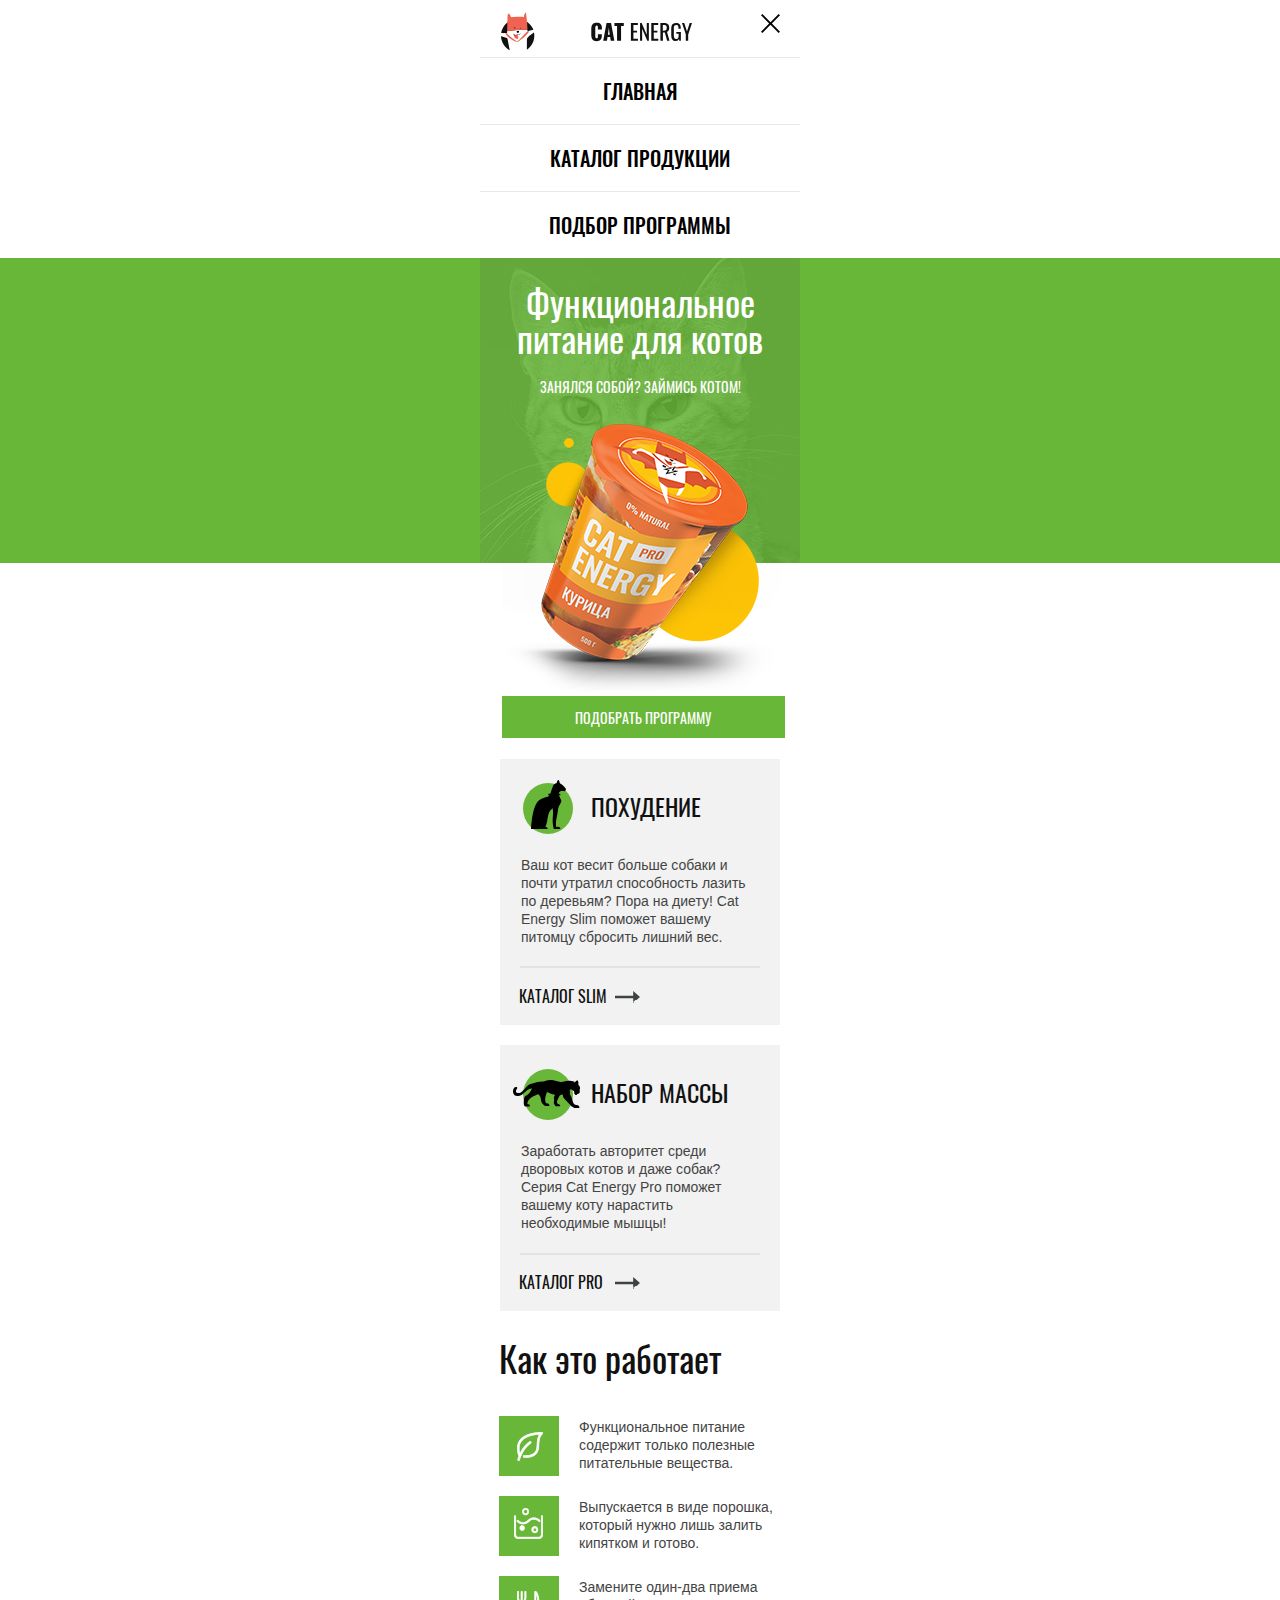
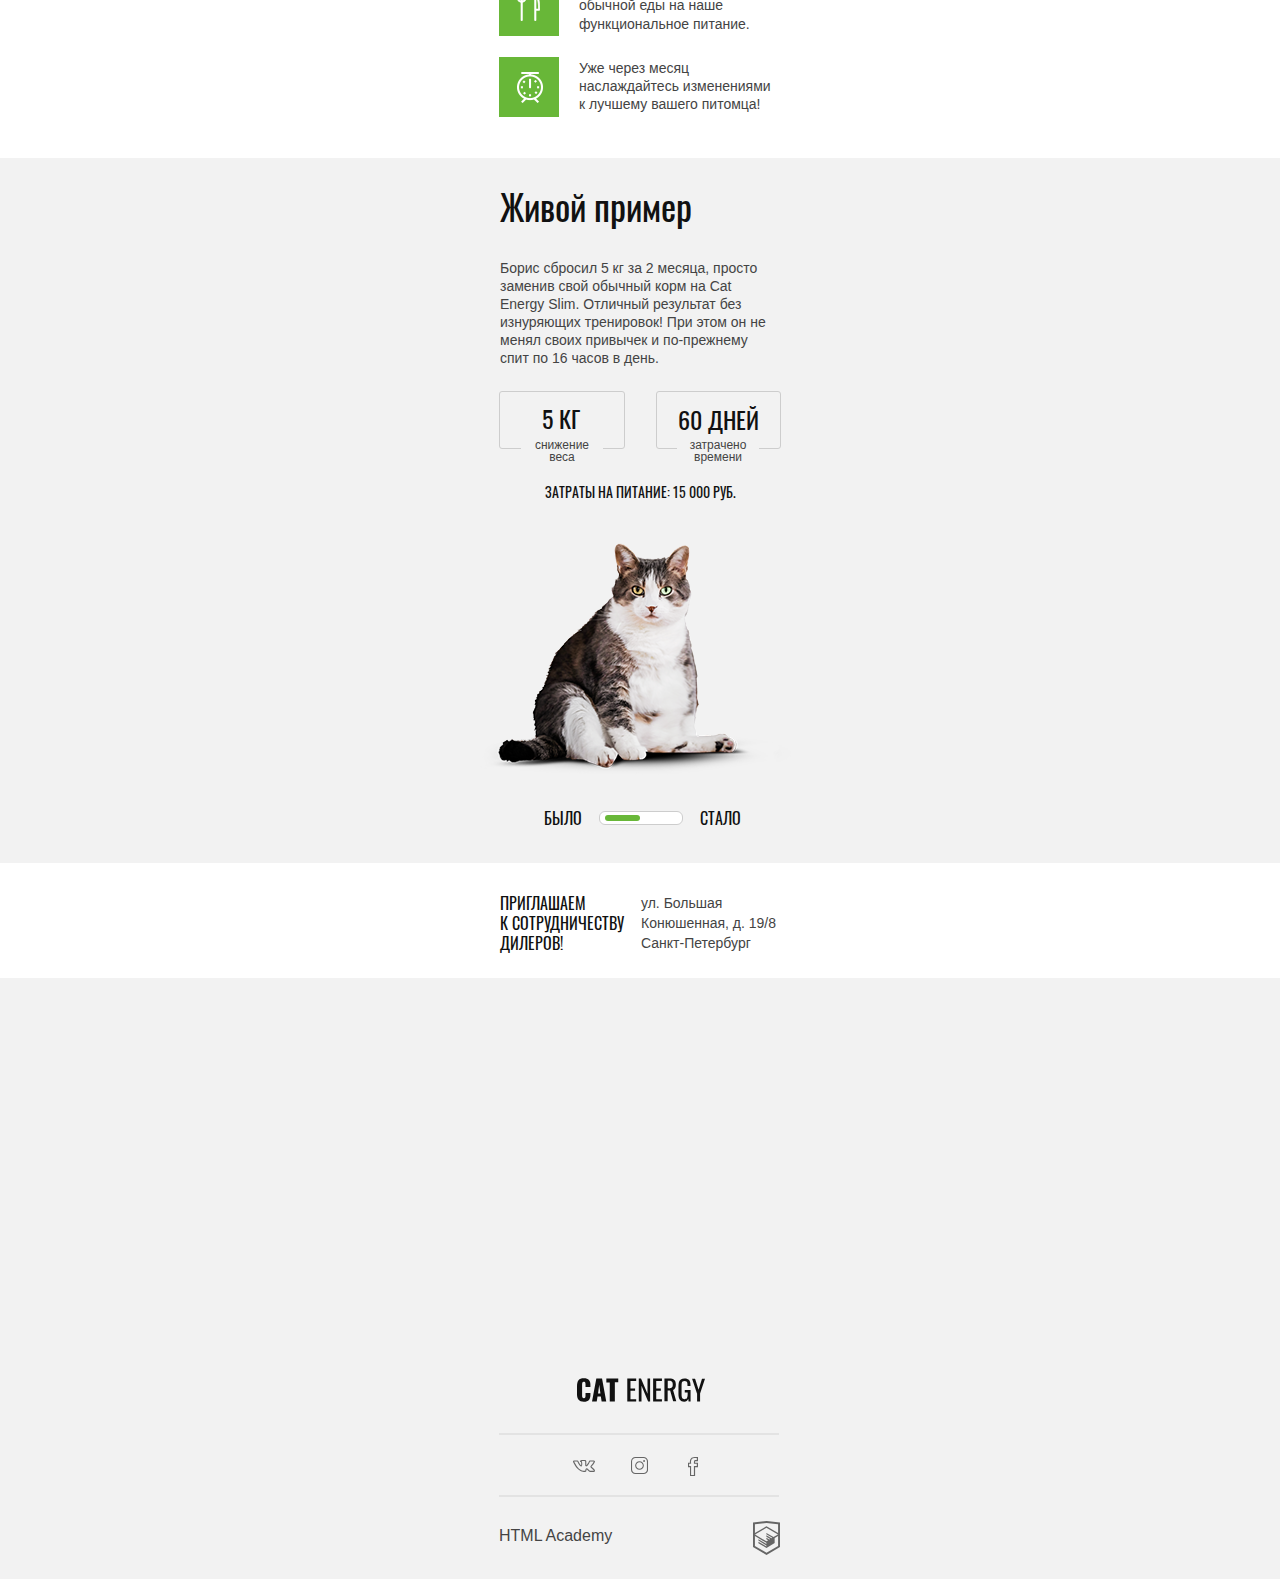
==== commit 2070487a: "I'm closer -->" ====
--- a/index.html
+++ b/index.html
@@ -51,28 +51,39 @@
 
             </a>
             <button class="header__close header__close--button" type="button"></button>
-            <div class="header__nav">
+            <nav class="header__nav nav--closed">
                 <ul class="header__list">
-                    <li class="header__item"><a class="header__main" href="index.html">Главная</a></li>
-                    <li class="header__item"><a class="header__catalog" href="catalog.html">Каталог продукции</a></li>
-                    <li class="header__item"><a class="header__program" href="form.html">Подбор программы</a></li>
+                    <li class="header__item">
+                        <a class="header__main" href="index.html">Главная</a>
+                    </li>
+                    <li class="header__item">
+                        <a class="header__catalog" href="catalog.html">Каталог продукции</a>
+                    </li>
+                    <li class="header__item">
+                        <a class="header__program" href="form.html">Подбор программы</a>
+                    </li>
                 </ul>
-            </div>
+            </nav>
         </div>
     </header>
-    <main class="main container">
-        <div class="main__description">
-            <h1 class="main__title">
-                Функциональное
-                питание для котов
-            </h1>
-            <p class="main__subtitle">
-                Занялся собой? Займись котом!
-            </p>
-        </div>
-        <a class="main__choice" href="form.html">Подобрать программу</a>
-
-        <section class="section">
+    <main class="main">
+        <section class="main__section">
+            <div class="main__wraper">
+                <div class="main__description container">
+                    <h1 class="main__title">
+                        Функциональное
+                        питание для котов
+                    </h1>
+                    <p class="main__subtitle">
+                        Занялся собой? Займись котом!
+                    </p>
+                </div>
+            </div>
+            <div class="main__wraper-link container">
+                <a class="main__choice" href="form.html">Подобрать программу</a>
+            </div>
+        </section>
+        <section class="section container">
             <div class="section__products">
                 <ul class="section__list">
                     <li class="section__item-slim">
@@ -91,7 +102,7 @@
                 </ul>
             </div>
         </section>
-        <section class="page">
+        <section class="page container">
             <p class="page__title">Как это работает</p>
             <ul class="page__list">
                 <li class="page__item-health">Функциональное питание содержит только полезные питательные вещества.</li>
@@ -102,40 +113,43 @@
             </ul>
         </section>
         <section class="example">
-            <div class="example__cat">
-                <p class="example__title">Живой пример</p>
-                <p class="example__description">Борис сбросил 5 кг за 2 месяца, просто заменив свой обычный корм на Cat
-                    Energy Slim. Отличный
-                    результат без изнуряющих тренировок! При этом он не менял своих привычек и по-прежнему спит по 16
-                    часов в день. </p>
-                <div class="example__wraper">
-                    <div class="example__item">
-                        <p class="example__value">5 кг</p>
-                        <p class="example__weight">снижение
-                            веса</p>
+            <div class="example__bg container">
+                <div class="example__cat">
+                    <p class="example__title">Живой пример</p>
+                    <p class="example__description">Борис сбросил 5 кг за 2 месяца, просто заменив свой обычный корм на
+                        Cat
+                        Energy Slim. Отличный
+                        результат без изнуряющих тренировок! При этом он не менял своих привычек и по-прежнему спит по
+                        16
+                        часов в день. </p>
+                    <div class="example__wraper">
+                        <div class="example__item">
+                            <p class="example__value">5 кг</p>
+                            <p class="example__weight">снижение
+                                веса</p>
+                        </div>
+                        <div class="example__item">
+                            <p class="example__days">60 дней</p>
+                            <p class="example__time">затрачено
+                                времени</p>
+                        </div>
                     </div>
-                    <div class="example__item">
-                        <p class="example__days">60 дней</p>
-                        <p class="example__time">затрачено
-                            времени</p>
+                    <p class="example__cost">Затраты на питание: 15 000 руб.</p>
+                </div>
+
+                <div class="example__compare">
+                    <img class="example__img" src="img/cat.png" alt="cat">
+                    <div class="example__items">
+                        <p class="example__past">Было</p>
+                        <p class="example__present">Стало</p>
                     </div>
                 </div>
-                <p class="example__cost">Затраты на питание: 15 000 руб.</p>
-            </div>
-
-            <div class="example__compare">
-                <img class="example__img" src="img/cat.png" alt="cat">
-                <div class="example__items">
-                    <p class="example__past">Было</p>
-                    <p class="example__present">Стало</p>
-                </div>
-            </div>
-
+            </div>
         </section>
     </main>
-    <footer class="footer container">
-
-        <div class="footer__wraper">
+    <footer class="footer">
+
+        <div class="footer__wraper container">
             <div class="footer__information">
                 <p class="footer__cooperation">приглашаем <br>
                     к сотрудничеству
@@ -150,72 +164,75 @@
             </div>
         </div>
         <div class="footer__map">
-            <img class="footer__img" src="img/map.png" alt="map">
-        </div>
-        <div class="footer__relation">
-            <a class="footer__link" href="index.html">
-                <svg class="footer__icon-inscription" xmlns="http://www.w3.org/2000/svg" id="Layer_1" fill="#111"
-                    viewBox="0 0 127.8 23.4">
-                    <style>
-                        .st0 {
-                            fill: #111
-                        }
-                    </style>
-                    <path
-                        d="M1.6 21.5C.6 20.2 0 18.3 0 15.9V7.6c0-2.5.5-4.4 1.5-5.7C2.6.6 4.3 0 6.8 0c2.4 0 4.1.6 5.1 1.7s1.5 2.8 1.5 4.9v2H8.5V6.3c0-.9-.1-1.6-.3-2s-.6-.8-1.4-.8c-.7 0-1.2.2-1.4.7s-.3 1.3-.3 2.2v10.7c0 .9.1 1.6.4 2.1.2.5.7.7 1.4.7s1.1-.2 1.3-.7c.2-.5.3-1.2.3-2.1v-2.4h4.9v2c0 2.1-.5 3.8-1.5 5-1 1.2-2.7 1.8-5.1 1.8-2.4-.1-4.2-.7-5.2-2zM19.3.3H25l4.2 22.8h-4.6l-.8-4.8h-3.3l-.8 4.8H15L19.3.3zm4.1 15l-1.2-8.9-1.2 8.9h2.4zM32.7 4.1h-3.4V.3h11.9V4h-3.4v19.1h-5.1v-19zM50.3.3h8.8v2.4h-5.7v7.5H58v2.3h-4.6v8.4h5.7v2.3h-8.9V.3zM61.7.3h2.2l6.5 15.1V.3H73v22.8h-2L64.4 7.5v15.6h-2.7V.3zM76 .3h8.8v2.4h-5.7v7.5h4.6v2.3h-4.6v8.4h5.7v2.3H76V.3zM87.4.3H92c2.3 0 4 .5 5.1 1.4 1.1.9 1.6 2.5 1.6 4.6 0 2.9-.9 4.7-2.8 5.3L99.1 23H96l-3-10.7h-2.5V23h-3.2V.3zm4.4 9.8c1.4 0 2.3-.3 2.9-.8.6-.5.9-1.5.9-3 0-.9-.1-1.7-.3-2.2-.2-.5-.6-.9-1.1-1.2-.5-.3-1.3-.4-2.2-.4h-1.4V10h1.2zM102.7 21.4c-.9-1.3-1.4-3.2-1.4-5.8V8c0-1.8.2-3.2.5-4.3.4-1.1 1-2 1.9-2.6s2.1-.9 3.7-.9c2.1 0 3.6.5 4.5 1.6s1.4 2.7 1.4 5v.8h-3v-.7c0-1.1-.1-1.9-.2-2.5-.1-.6-.4-1-.8-1.3-.4-.3-1-.5-1.9-.5-.9 0-1.5.2-2 .6s-.7.9-.8 1.6-.2 1.6-.2 2.7V16c0 1.7.2 3 .6 3.8.4.8 1.2 1.1 2.4 1.1s2-.4 2.4-1.2c.4-.8.7-2.1.7-4v-1.6h-2.9v-2.3h5.8v11.3h-2l-.3-2.6c-.7 1.9-2.1 2.9-4.1 2.9-1.9 0-3.4-.7-4.3-2zM119.8 15.1L114.9.4h3l3.5 11 3.4-11h3l-4.9 14.7v8h-3v-8z"
-                        class="st0" />
-                </svg>
-            </a>
-            <ul class="footer__socials">
-                <li class="footer__item-vk">
-                    <a class="footer__vk" href="#">
-                        <svg class="footer__img-vk" xmlns="http://www.w3.org/2000/svg" viewBox="0 0 22 12"
-                            fill="#666666">
-                            <path
-                                d="M17.6 12c-.3 0-.9-.1-1.5-.5-.5-.3-.9-.7-1.3-1.2-.3-.3-.9-.9-1.1-.9-.2.1-.4.7-.3 1.2 0 .1 0 .6-.3.9-.3.3-.8.4-.9.4h-1.4c-.7 0-3.2-.2-5.4-2.3C2.5 7.1.2 2.2.1 2 0 1.6-.1 1.2.2.9c.3-.3.8-.4 1-.4h3.1c.1 0 .4.1.7.3.3.2.4.5.5.6 0 0 .5 1.1 1.1 2 1 1.5 1.4 1.9 1.5 2 .1-.4.2-1.4.1-2.3 0-.4-.1-.8-.2-1-.1-.1-.3-.2-.5-.2l-.6-.5c0-.5.5-.9.9-1.1.5-.2 1.3-.3 2.3-.3h.5c.9 0 1.2.1 1.6.1 1.2.3 1.2 1.3 1.1 2.5v1.6c0 .3 0 .8.1 1 .2-.1.6-.5 1.5-1.9.6-.9 1-1.9 1.1-2.1.1-.3.4-.7 1.2-.7h3.4c.7 0 1.2.2 1.3.7.2.5.1 1.3-1.7 3.5-.3.3-.5.6-.7.9-.5.4-.9 1-.9 1.1 0 .1.5.5.9.9 1.1.9 1.9 1.7 2.2 2.3.4.6.3 1 .2 1.3-.3.7-1.2.7-1.4.8h-2.8-.1zm-3.9-3.7c.7 0 1.2.6 1.8 1.2.4.4.7.8 1.1 1 .5.3 1 .3 1 .3h2.9c.1 0 .3-.1.4-.1 0 0 0-.1-.1-.1-.3-.5-1-1.3-2-2.1-.9-.7-1.3-1.1-1.4-1.7 0-.6.4-1.1 1.2-2.1.2-.2.4-.5.7-.8 1.1-1.4 1.4-2 1.5-2.3H16.9c0 .4-.5 1.5-1.1 2.4-1.4 2.1-2 2.4-2.5 2.4-.1 0-.3 0-.4-.1-.7-.4-.7-1.4-.7-2.1v-.3-1.3c.1-1.3 0-1.3-.3-1.4-.3-.1-.5-.1-1.4-.1H10c-.5 0-1 0-1.4.1l.2.2c.4.5.4 1.5.4 1.7.1 1.3 0 2.9-.7 3.3-.1 0-.2.1-.4.1-.6 0-1.3-.7-2.5-2.5C5 2.9 4.5 1.8 4.5 1.8s0-.1-.1-.1-.2-.1-.2-.1H1.3h-.1c.4.9 2.5 5 4.8 7.2 2 1.9 4.3 2 4.7 2h1.4s.2 0 .2-.1v-.1c0-.2 0-2 1.2-2.3h.2z" />
-                        </svg>
+            <iframe class="footer__google-map"
+                src="https://www.google.com/maps/embed?pb=!1m18!1m12!1m3!1d1998.6036253003128!2d30.32085871610071!3d59.93871916905414!2m3!1f0!2f0!3f0!3m2!1i1024!2i768!4f13.1!3m3!1m2!1s0x4696310fca145cc1%3A0x42b32648d8238007!2z0JHQvtC70YzRiNCw0Y8g0JrQvtC90Y7RiNC10L3QvdCw0Y8g0YPQuy4sIDE5LzgsINCh0LDQvdC60YIt0J_QtdGC0LXRgNCx0YPRgNCzLCAxOTExODY!5e0!3m2!1sru!2sru!4v1611928243790!5m2!1sru!2sru"
+                width="600" height="450" style="border:0;" allowfullscreen="" aria-hidden="false" tabindex="0">
+            </iframe>
+        </div>
+        <div class="footer__bg">
+            <div class="footer__relation container">
+                <a class="footer__link" href="index.html">
+                    <svg class="footer__icon-inscription" xmlns="http://www.w3.org/2000/svg" id="Layer_1" fill="#111"
+                        viewBox="0 0 127.8 23.4">
+                        <style>
+                            .st0 {
+                                fill: #111
+                            }
+                        </style>
+                        <path
+                            d="M1.6 21.5C.6 20.2 0 18.3 0 15.9V7.6c0-2.5.5-4.4 1.5-5.7C2.6.6 4.3 0 6.8 0c2.4 0 4.1.6 5.1 1.7s1.5 2.8 1.5 4.9v2H8.5V6.3c0-.9-.1-1.6-.3-2s-.6-.8-1.4-.8c-.7 0-1.2.2-1.4.7s-.3 1.3-.3 2.2v10.7c0 .9.1 1.6.4 2.1.2.5.7.7 1.4.7s1.1-.2 1.3-.7c.2-.5.3-1.2.3-2.1v-2.4h4.9v2c0 2.1-.5 3.8-1.5 5-1 1.2-2.7 1.8-5.1 1.8-2.4-.1-4.2-.7-5.2-2zM19.3.3H25l4.2 22.8h-4.6l-.8-4.8h-3.3l-.8 4.8H15L19.3.3zm4.1 15l-1.2-8.9-1.2 8.9h2.4zM32.7 4.1h-3.4V.3h11.9V4h-3.4v19.1h-5.1v-19zM50.3.3h8.8v2.4h-5.7v7.5H58v2.3h-4.6v8.4h5.7v2.3h-8.9V.3zM61.7.3h2.2l6.5 15.1V.3H73v22.8h-2L64.4 7.5v15.6h-2.7V.3zM76 .3h8.8v2.4h-5.7v7.5h4.6v2.3h-4.6v8.4h5.7v2.3H76V.3zM87.4.3H92c2.3 0 4 .5 5.1 1.4 1.1.9 1.6 2.5 1.6 4.6 0 2.9-.9 4.7-2.8 5.3L99.1 23H96l-3-10.7h-2.5V23h-3.2V.3zm4.4 9.8c1.4 0 2.3-.3 2.9-.8.6-.5.9-1.5.9-3 0-.9-.1-1.7-.3-2.2-.2-.5-.6-.9-1.1-1.2-.5-.3-1.3-.4-2.2-.4h-1.4V10h1.2zM102.7 21.4c-.9-1.3-1.4-3.2-1.4-5.8V8c0-1.8.2-3.2.5-4.3.4-1.1 1-2 1.9-2.6s2.1-.9 3.7-.9c2.1 0 3.6.5 4.5 1.6s1.4 2.7 1.4 5v.8h-3v-.7c0-1.1-.1-1.9-.2-2.5-.1-.6-.4-1-.8-1.3-.4-.3-1-.5-1.9-.5-.9 0-1.5.2-2 .6s-.7.9-.8 1.6-.2 1.6-.2 2.7V16c0 1.7.2 3 .6 3.8.4.8 1.2 1.1 2.4 1.1s2-.4 2.4-1.2c.4-.8.7-2.1.7-4v-1.6h-2.9v-2.3h5.8v11.3h-2l-.3-2.6c-.7 1.9-2.1 2.9-4.1 2.9-1.9 0-3.4-.7-4.3-2zM119.8 15.1L114.9.4h3l3.5 11 3.4-11h3l-4.9 14.7v8h-3v-8z"
+                            class="st0" />
+                    </svg>
+                </a>
+                <ul class="footer__socials">
+                    <li class="footer__item-vk">
+                        <a class="footer__vk" href="#">
+                            <svg class="footer__img-vk" xmlns="http://www.w3.org/2000/svg" viewBox="0 0 22 12"
+                                fill="#666666">
+                                <path
+                                    d="M17.6 12c-.3 0-.9-.1-1.5-.5-.5-.3-.9-.7-1.3-1.2-.3-.3-.9-.9-1.1-.9-.2.1-.4.7-.3 1.2 0 .1 0 .6-.3.9-.3.3-.8.4-.9.4h-1.4c-.7 0-3.2-.2-5.4-2.3C2.5 7.1.2 2.2.1 2 0 1.6-.1 1.2.2.9c.3-.3.8-.4 1-.4h3.1c.1 0 .4.1.7.3.3.2.4.5.5.6 0 0 .5 1.1 1.1 2 1 1.5 1.4 1.9 1.5 2 .1-.4.2-1.4.1-2.3 0-.4-.1-.8-.2-1-.1-.1-.3-.2-.5-.2l-.6-.5c0-.5.5-.9.9-1.1.5-.2 1.3-.3 2.3-.3h.5c.9 0 1.2.1 1.6.1 1.2.3 1.2 1.3 1.1 2.5v1.6c0 .3 0 .8.1 1 .2-.1.6-.5 1.5-1.9.6-.9 1-1.9 1.1-2.1.1-.3.4-.7 1.2-.7h3.4c.7 0 1.2.2 1.3.7.2.5.1 1.3-1.7 3.5-.3.3-.5.6-.7.9-.5.4-.9 1-.9 1.1 0 .1.5.5.9.9 1.1.9 1.9 1.7 2.2 2.3.4.6.3 1 .2 1.3-.3.7-1.2.7-1.4.8h-2.8-.1zm-3.9-3.7c.7 0 1.2.6 1.8 1.2.4.4.7.8 1.1 1 .5.3 1 .3 1 .3h2.9c.1 0 .3-.1.4-.1 0 0 0-.1-.1-.1-.3-.5-1-1.3-2-2.1-.9-.7-1.3-1.1-1.4-1.7 0-.6.4-1.1 1.2-2.1.2-.2.4-.5.7-.8 1.1-1.4 1.4-2 1.5-2.3H16.9c0 .4-.5 1.5-1.1 2.4-1.4 2.1-2 2.4-2.5 2.4-.1 0-.3 0-.4-.1-.7-.4-.7-1.4-.7-2.1v-.3-1.3c.1-1.3 0-1.3-.3-1.4-.3-.1-.5-.1-1.4-.1H10c-.5 0-1 0-1.4.1l.2.2c.4.5.4 1.5.4 1.7.1 1.3 0 2.9-.7 3.3-.1 0-.2.1-.4.1-.6 0-1.3-.7-2.5-2.5C5 2.9 4.5 1.8 4.5 1.8s0-.1-.1-.1-.2-.1-.2-.1H1.3h-.1c.4.9 2.5 5 4.8 7.2 2 1.9 4.3 2 4.7 2h1.4s.2 0 .2-.1v-.1c0-.2 0-2 1.2-2.3h.2z" />
+                            </svg>
+                        </a>
+                    </li>
+                    <li class="footer__item-insta">
+                        <a class="footer__insta" href="#">
+                            <svg class="footer__img-insta" xmlns="http://www.w3.org/2000/svg" viewBox="0 0 16 16"
+                                fill="#666666">
+                                <path
+                                    d="M11.8 1C13.6 1 15 2.4 15 4.2v7.7c0 1.7-1.4 3.1-3.1 3.1H4.2C2.4 15 1 13.6 1 11.8V4.2C1 2.4 2.4 1 4.2 1h7.6m0-1H4.2C1.9 0 0 1.9 0 4.2v7.7C0 14.1 1.9 16 4.2 16h7.7c2.3 0 4.2-1.9 4.2-4.2V4.2C16 1.9 14.1 0 11.8 0z"
+                                    class="st1" />
+                                <path
+                                    d="M8 4.9c1.7 0 3.1 1.4 3.1 3.1 0 1.7-1.4 3.1-3.1 3.1-1.7 0-3.1-1.4-3.1-3.1 0-1.7 1.4-3.1 3.1-3.1m0-1C5.7 3.9 3.9 5.7 3.9 8s1.8 4.1 4.1 4.1 4.1-1.8 4.1-4.1S10.3 3.9 8 3.9z"
+                                    class="st1" />
+                                <circle cx="12.3" cy="3.7" r=".9" class="st1" />
+                            </svg>
+
+                        </a>
+                    </li>
+                    <li class="footer__item-fb">
+                        <a class="footer__fb" href="#">
+                            <svg class="footer__img-fb" xmlns="http://www.w3.org/2000/svg" viewBox="0 0 10 19"
+                                fill="#666666">
+                                <path
+                                    d="M7.1 19H2v-8.8H0V5.8h1.9c-.1-2 .2-3.4 1.1-4.4C3.8.5 5 .1 6.5 0H10v4.2H7.2c-.1.2-.2.8-.2 1.6h3v4.4H7.1V19zm-4-1h2.8V9.1h2.9V6.8H5.9v-.5c0-1.4 0-2.6.7-3.1l.1-.1h2.1V1H6.5c-1.2.1-2 .4-2.6 1-.8.8-1 2.3-.8 4.2l.1.6H1.1v2.3h2V18z" />
+                            </svg>
+
+                        </a>
+                    </li>
+                </ul>
+
+                <div class="footer__icon">
+                    <a class="footer__link-second" href="https://htmlacademy.ru/intensive/adaptive">
+                        <p class="footer__academy-link">HTML Academy</p>
+                        <img class="footer__logo-img" src="img/htmlacademy.svg" alt="htmlacademy">
+
                     </a>
-                </li>
-                <li class="footer__item-insta">
-                    <a class="footer__insta" href="#">
-                        <svg class="footer__img-insta" xmlns="http://www.w3.org/2000/svg" id="Layer_1"
-                            viewBox="0 0 16 16" fill="#666666">
-                            <style>
-                                .st1 {
-                                    fill: #666666
-                                }
-                            </style>
-                            <path
-                                d="M11.8 1C13.6 1 15 2.4 15 4.2v7.7c0 1.7-1.4 3.1-3.1 3.1H4.2C2.4 15 1 13.6 1 11.8V4.2C1 2.4 2.4 1 4.2 1h7.6m0-1H4.2C1.9 0 0 1.9 0 4.2v7.7C0 14.1 1.9 16 4.2 16h7.7c2.3 0 4.2-1.9 4.2-4.2V4.2C16 1.9 14.1 0 11.8 0z"
-                                class="st1" />
-                            <path
-                                d="M8 4.9c1.7 0 3.1 1.4 3.1 3.1 0 1.7-1.4 3.1-3.1 3.1-1.7 0-3.1-1.4-3.1-3.1 0-1.7 1.4-3.1 3.1-3.1m0-1C5.7 3.9 3.9 5.7 3.9 8s1.8 4.1 4.1 4.1 4.1-1.8 4.1-4.1S10.3 3.9 8 3.9z"
-                                class="st1" />
-                            <circle cx="12.3" cy="3.7" r=".9" class="st1" />
-                        </svg>
-
-                    </a>
-                </li>
-                <li class="footer__item-fb">
-                    <a class="footer__fb" href="#">
-                        <img class="footer__img-fb" src="img/fb.svg" alt="">
-                    </a>
-                </li>
-            </ul>
-
-            <div class="footer__icon">
-                <a class="footer__link-second" href="https://htmlacademy.ru/intensive/adaptive">
-                    <p class="footer__academy-link">HTML Academy</p>
-                    <img class="footer__logo-img" src="img/htmlacademy.svg" alt="">
-                </a>
+                </div>
             </div>
         </div>
     </footer>
 
-
-
-
-
+    <script src="js/menu.js"></script>
 </body>
 
 </html>--- a/css/style.css
+++ b/css/style.css
@@ -387,7 +387,7 @@
 
 .container {
     width: 320px;
-    padding: 0 20px;
+    /* padding: 0 20px; */
     margin: 0 auto;
 }
 
@@ -445,7 +445,7 @@
     border: none;
     top: -20px;
     left: 66px;
-
+    cursor: pointer;
 }
 
 .header__close--button::after {
@@ -571,13 +571,8 @@
     position: relative;
 }
 
-.section__link::before {
-    content: '';
-    position: absolute;
-    width: 240px;
-    border: solid 1px #e3e3e3;
-    top: -16px;
-    left: 20px;
+.section__link:focus {
+    opacity: 0.3;
 }
 
 .section__link::after {
@@ -659,6 +654,27 @@
 
 .section__products {
     margin-top: 32px;
+    position: relative;
+}
+
+.section__products::before {
+    content: '';
+    position: absolute;
+    width: 240px;
+    border: solid 1px #e3e3e3;
+    top: 207px;
+    left: 40px;
+    z-index: 1;
+}
+
+.section__products::after {
+    content: '';
+    position: absolute;
+    width: 240px;
+    border: solid 1px #e3e3e3;
+    top: 494px;
+    left: 40px;
+    z-index: 1;
 }
 
 .page__title {
@@ -792,15 +808,22 @@
     padding-left: 80px;
 }
 
+.main__wraper {
+    background-color: #68b738;
+}
+
 .page {
-    margin-top: 17px;
-    margin-left: 20px;
+    padding-left: 19px;
+    padding-top: 17px;
+}
+
+.example {
+    height: 705px;
+    margin-top: 45px;
 }
 
 .example {
     background-color: #f2f2f2;
-    height: 705px;
-    margin-top: 45px;
 }
 
 .example__title {
@@ -990,10 +1013,7 @@
     display: inline-flex;
 }
 
-.footer__img {
-    width: 320px;
-    height: 362px;
-}
+
 
 .footer__icon-inscription {
     width: 128px;
@@ -1004,7 +1024,7 @@
     opacity: 0.8;
 }
 
-.footer__icon-inscription:focus {
+.footer__icon-inscription:active {
     opacity: 0.6;
 }
 
@@ -1021,7 +1041,7 @@
     fill: #68b738;
 }
 
-.footer__img-vk:focus {
+.footer__img-vk:active {
     fill: #68b738;
     opacity: 0.3;
 }
@@ -1035,6 +1055,20 @@
     fill: #68b738;
 }
 
+.footer__img-insta:active {
+    fill: #68b738;
+    opacity: 0.3;
+}
+
+.footer__img-fb:hover {
+    fill: #68b738;
+}
+
+.footer__img-fb:active {
+    fill: #68b738;
+    opacity: 0.3;
+}
+
 .footer__img-fb {
     width: 10px;
     height: 19px;
@@ -1057,16 +1091,6 @@
 .footer__map {
     background-color: #f2f2f2;
     position: relative;
-}
-
-.footer__map::before {
-    content: '';
-    position: absolute;
-    background-image: url(../img/icon.png);
-    width: 55px;
-    height: 53px;
-    top: 140px;
-    left: 136px;
 }
 
 .footer__socials {
@@ -1100,12 +1124,21 @@
 .footer__relation {
     padding-top: 35px;
     padding-left: 19px;
+    height: 236px;
+}
+
+.footer__bg {
     background-color: #f2f2f2;
-    height: 236px;
 }
 
 .footer__link {
     padding-left: 78px;
+}
+
+.footer__google-map {
+    border: 0;
+    width: 100%;
+    height: 362px;
 }
 
 .footer__logo-img {
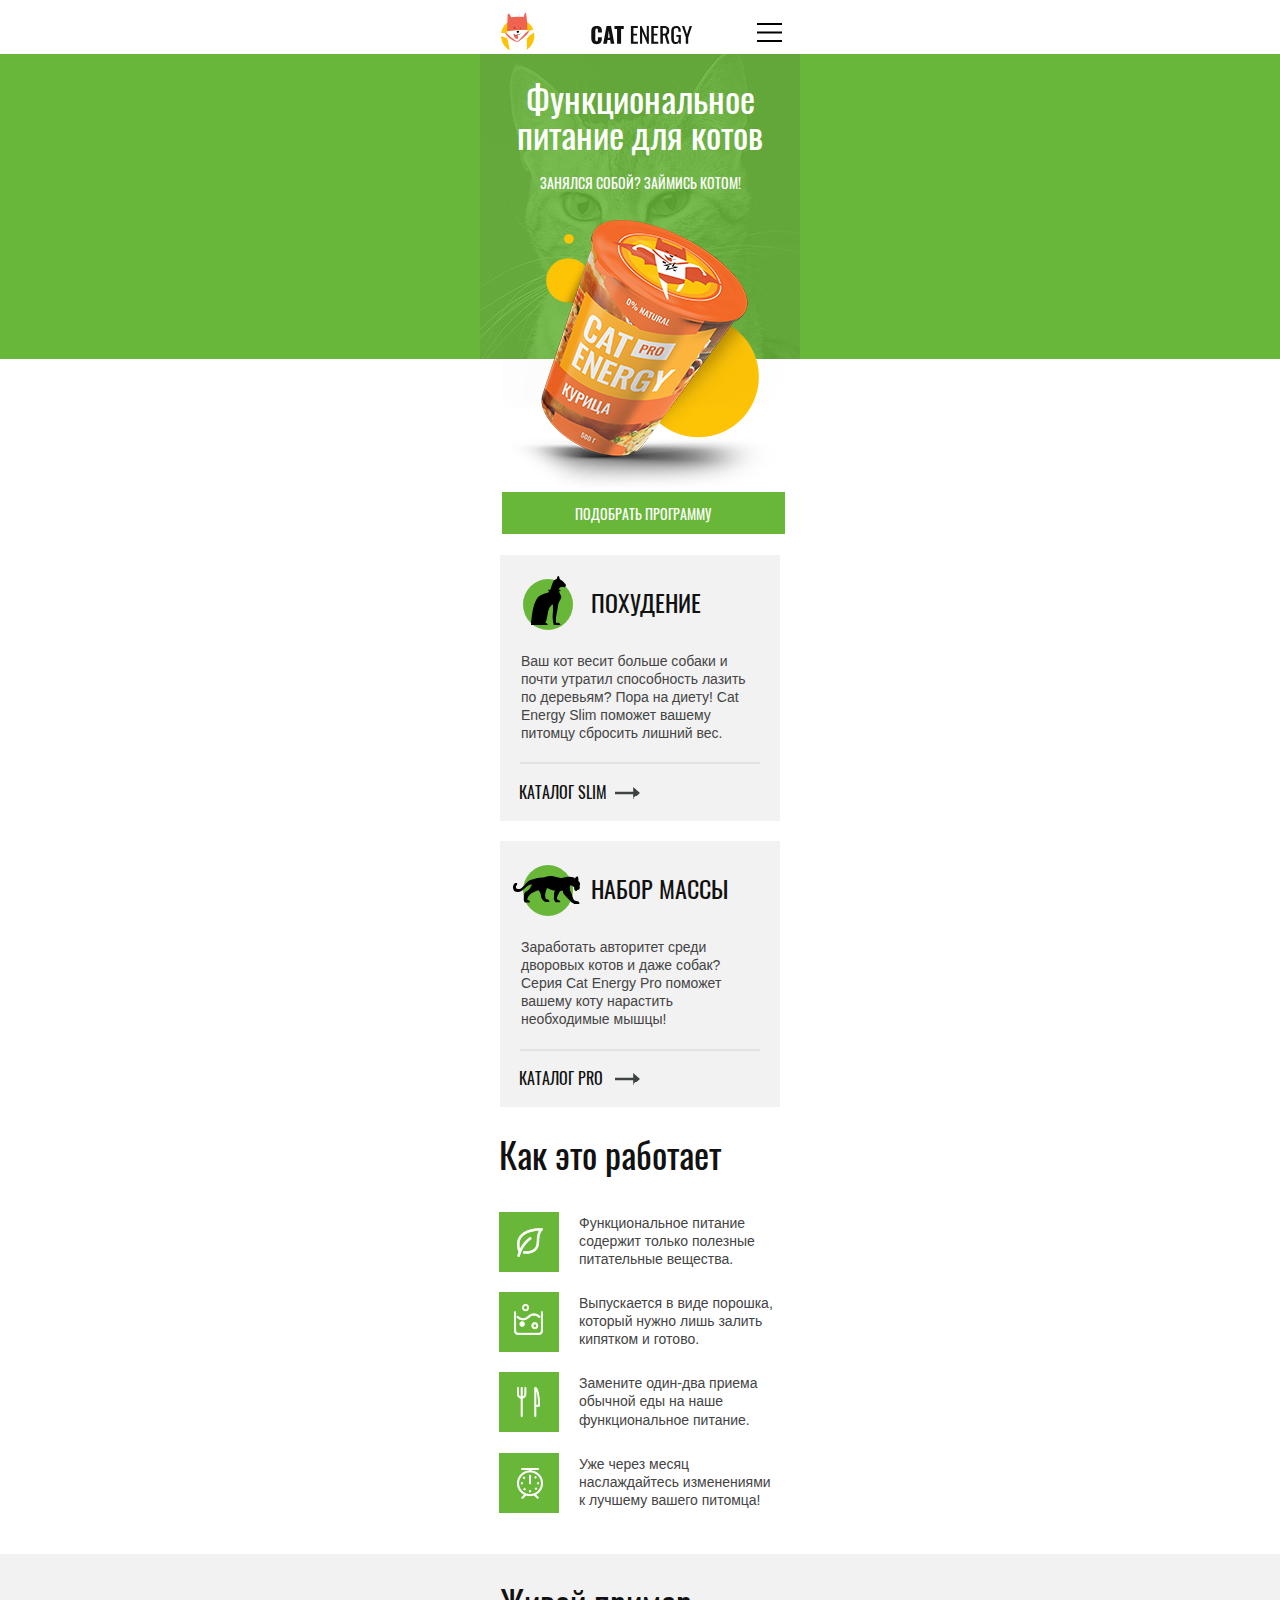
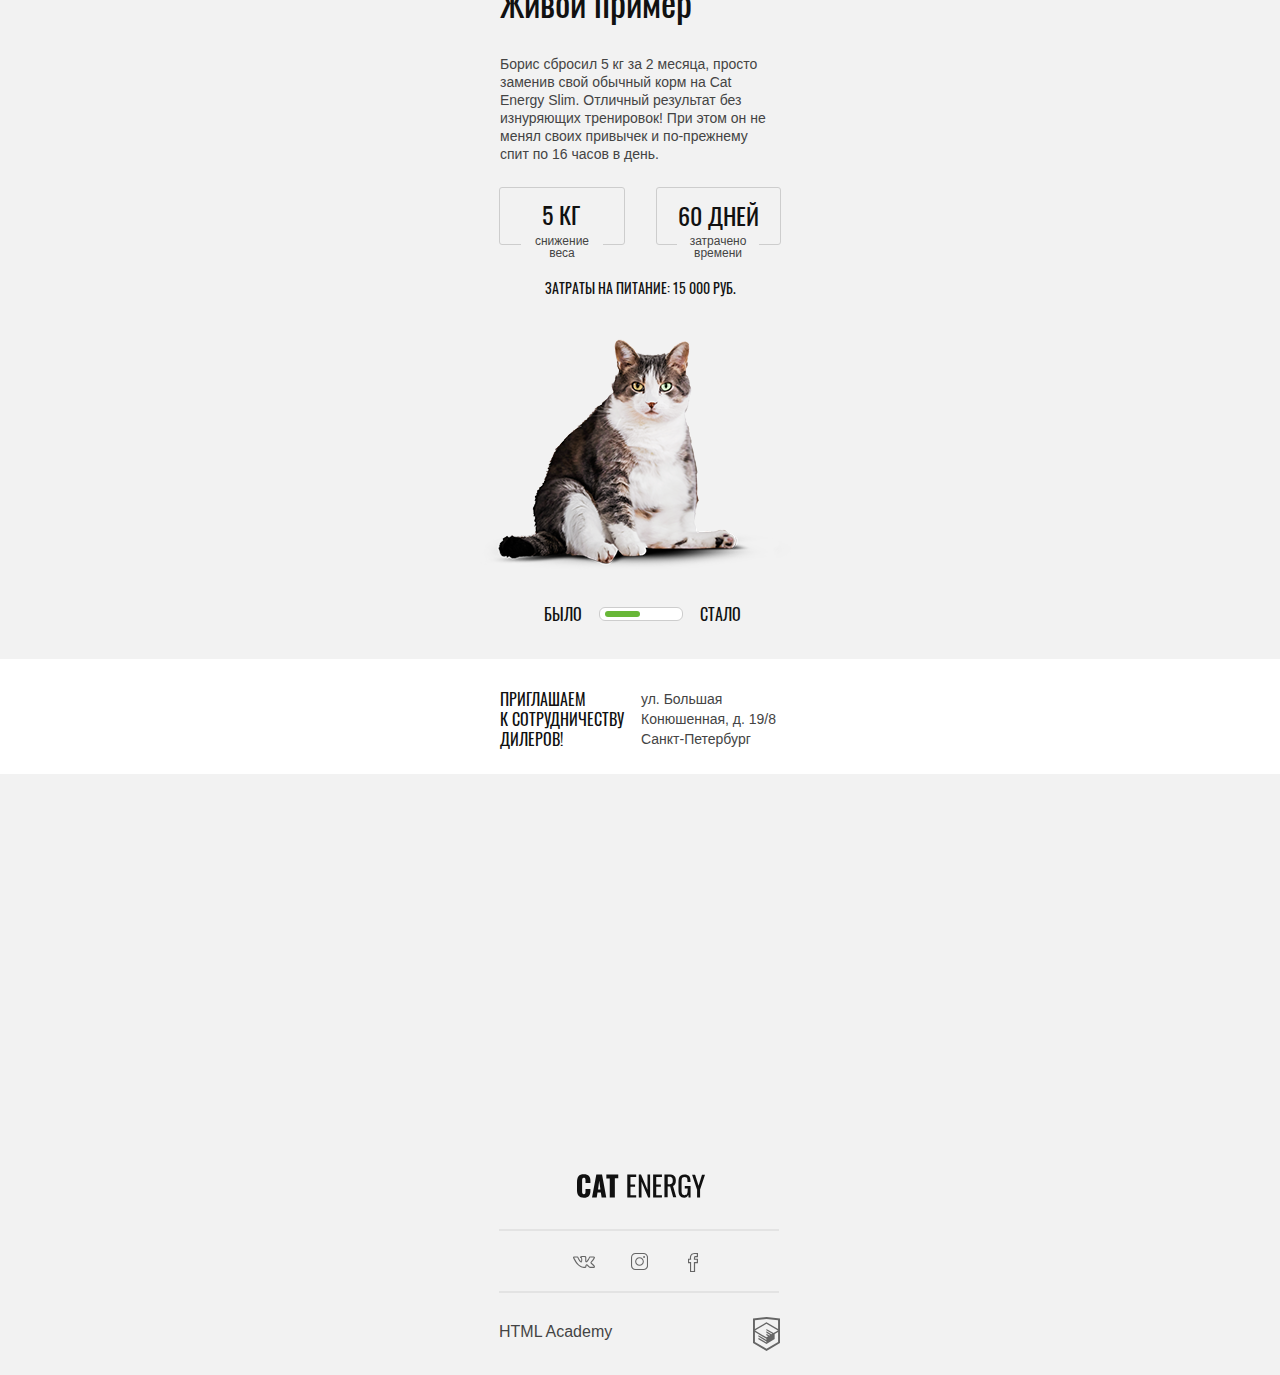
==== commit 9bdb2755: "responsive" ====
--- a/index.html
+++ b/index.html
@@ -8,7 +8,7 @@
     <link rel="stylesheet" href="css/normalize.css">
     <link rel="preload" href="fonts/oswaldmedium.woff2" as="font">
     <link rel="preload" href="fonts/oswaldregular.woff2" as="font">
-    <title>Кэт энерджи</title>
+    <title>Cat energy</title>
 </head>
 
 <body>
@@ -16,53 +16,23 @@
     <header class="header container">
         <div class="header__wraper">
             <a class="header__logo" href="index.html">
-                <svg class="header__img" xmlns="http://www.w3.org/2000/svg" id="Layer_2" viewBox="0 0.002 190.4 37.598">
-                    <style>
-                        .st0 {
-                            fill: #000
-                        }
-
-                        .st2 {
-                            fill: #f06351
-                        }
-                    </style>
-                    <path
-                        d="M6.1 20.7l.1-2.3c6.7-.9 13.4-1.4 20.2-1.3 0 .6 0 1.2-.1 1.8 0 0 2.9-1.3 6-1.8-2.4-6.3-8.5-10.8-15.6-10.8C8.4 6.3 1.5 12.4.2 20.4c2.2.1 5.9.3 5.9.3zM27.2 24.2c-1.2 1.3-1.4 1.2-1.4 3.5v9.2c4.5-3 7.4-8.1 7.4-13.9 0-1.1-.1-2.1-.3-3.1-1.7 1.1-4.7 3.2-5.7 4.3zM6.4 25.7s-3.8-1.4-5.2-1.8L0 23.6c.2 6 3.7 11.3 8.7 14L6.4 25.7z"
-                        class="st0" />
-                    <path
-                        d="M26.3 17.1C26.4 8.6 24.9.6 24.9.6s-.2-1.2-.9-.2c-.7 1.1-1.2 3.9-1.2 3.9-7.4-.4-12.8.3-12.8.3C9.2 2 7.9.8 7.2 1c-.7.3-.7 3.4-.7 3.4l-.4 14.1c6.7-1 13.5-1.4 20.2-1.4z"
-                        class="st2" />
-                    <path
-                        d="M12.4 14c0-.1 1 .7 1.4.9.4.2.6.4.6.6 0 .2-.3.3-.6.3s-.9-.1-1-.3H14c.1.1-1.3-1-1.6-1.5zM19.9 14.1s-1 1.3-1.1 1.3c0 .1-.2.3.2.3s1.1-.2 1.2-.3c.1-.1.1-.2-.1-.2s-.7 0-1 .1l.8-1.2s.1-.1 0 0zM16.8 20.2s.8-.4 1.1-1c.3-.7 0-.9-.4-1-.5-.1-1.3 0-1.7.3-.4.4-.3.7-.1 1 .2.2.8.6 1.1.7z" />
-                    <path
-                        d="M16.3 21.5s-.2.4-.5.6c-.2.2-.6.4-1 .4-.6 0-1.1-.2-1.5-.4-.2-.1-.4-.3-.5-.4-.2-.2-.4-.3-.4-.3s.7 4.1 2.6 4.7c1.8.6 2.1-.7 2.2-1.1 0-.3 0-2.1-.8-3.2.1-.4 0-.2-.1-.3z"
-                        class="st2" />
-                    <path
-                        d="M14.7 22.6c-1.3 0-2.3-1.4-2.3-1.4V21h.2s1 1.3 2.1 1.3c.6 0 1.1-.3 1.6-1l.1-.2.1.2s.4.8 1 .8c.5 0 1.1-.4 1.6-1.3 0-.1.1-.1.2 0 .1 0 .1.1 0 .2-.6 1-1.3 1.4-1.9 1.4-.6 0-.9-.5-1.1-.8-.4.7-1 1-1.6 1z" />
-                    <path
-                        d="M26.2 18.9s-2.5 2.2-5.1 5.2-5.2 4.9-5.2 4.9c-.2-.5-1.6-1.5-1.6-1.5s-3.1-2.1-5.2-3.8c-1.2-1-2.3-2.2-3.1-3-.3 0-1.1-.1-2-.1 4.7 7 12 8.8 12 8.8.9-.1 3.3-1.9 5.1-3.3 1.8-1.4 4.8-4.5 5.9-5.9.6-.7.9-1.4 1.1-2-1.1.4-1.9.7-1.9.7z"
-                        class="st2" />
-                    <g>
-                        <path fill="#000"
-                            d="M1.2 16.6c-.8-1-1.2-2.5-1.2-4.4V5.9C0 4 .4 2.5 1.2 1.5 2 .5 3.4 0 5.4 0c1.9 0 3.2.4 4 1.3.8.9 1.2 2.1 1.2 3.8v1.5h-4V4.8c0-.7-.1-1.2-.2-1.6-.1-.3-.5-.5-1-.5s-1 .2-1.1.6c-.2.4-.3.9-.3 1.6v8.3c0 .7.1 1.2.3 1.6.2.4.5.6 1.1.6.5 0 .9-.2 1-.6.2-.4.2-.9.2-1.6v-1.8h3.9v1.5c0 1.6-.4 2.9-1.2 3.9-.8.9-2.1 1.4-4 1.4-1.9-.1-3.3-.6-4.1-1.6zM15.2.2h4.5L23 17.8h-3.6l-.6-3.7h-2.6l-.6 3.7h-3.7L15.2.2zm3.2 11.6l-.9-6.9-.9 6.9h1.8zM25.8 3.1h-2.7V.2h9.3v2.9h-2.7v14.7h-4V3.1zM39.5.2h6.9V2H42v5.8h3.6v1.7H42v6.4h4.5v1.8h-7V.2zM48.5.2h1.7l5.1 11.7V.2h2.1v17.6h-1.6l-5.1-12v12h-2.1V.2zM59.8.2h6.9V2h-4.4v5.8h3.6v1.7h-3.6v6.4h4.5v1.8h-7V.2zM68.8.2h3.6c1.8 0 3.1.4 4 1.1s1.3 1.9 1.3 3.6c0 2.3-.7 3.6-2.2 4.1l2.5 8.8h-2.4l-2.3-8.3h-1.9v8.3h-2.5V.2zm3.4 7.6c1.1 0 1.8-.2 2.3-.6.5-.4.7-1.2.7-2.3 0-.7-.1-1.3-.2-1.7s-.4-.7-.9-.9c-.4-.2-1-.3-1.7-.3h-1.1v5.8h.9zM80.8 16.5c-.7-1-1.1-2.5-1.1-4.5V6.2c0-1.4.1-2.5.4-3.4.3-.9.8-1.5 1.5-2s1.7-.7 2.9-.7c1.6 0 2.8.4 3.6 1.2.7.8 1.1 2.1 1.1 3.9v.7h-2.3v-.6c0-.8-.1-1.5-.2-1.9-.1-.5-.3-.8-.7-1-.3-.3-.8-.4-1.4-.4-.7 0-1.2.2-1.5.5-.3.3-.6.7-.7 1.2-.1.5-.1 1.2-.1 2.1v6.5c0 1.3.2 2.3.5 2.9.3.6 1 .9 1.9.9.9 0 1.6-.3 1.9-1 .3-.6.5-1.7.5-3.1v-1.2h-2.3V9.1h4.5v8.7h-1.6l-.2-2c-.6 1.5-1.6 2.2-3.2 2.2s-2.8-.5-3.5-1.5zM94.3 11.6L90.4.2h2.3l2.7 8.5L98.1.2h2.3l-3.8 11.4v6.2h-2.4v-6.2z"
-                            class="st0" transform="translate(90 10.2)" />
-                    </g>
-                </svg>
-
+                <img class="header__img" src="img/logo.svg" alt="logo">
             </a>
-            <button class="header__close header__close--button" type="button"></button>
-            <nav class="header__nav nav--closed">
-                <ul class="header__list">
-                    <li class="header__item">
-                        <a class="header__main" href="index.html">Главная</a>
-                    </li>
-                    <li class="header__item">
-                        <a class="header__catalog" href="catalog.html">Каталог продукции</a>
-                    </li>
-                    <li class="header__item">
-                        <a class="header__program" href="form.html">Подбор программы</a>
-                    </li>
-                </ul>
+            <nav class="header__nav main-nav nav-closed">
+                <button class="header__close main-nav__toggle" type="button"></button>
+                <div class="header__list-wraper">
+                    <ul class="header__list">
+                        <li class="header__item">
+                            <a class="header__main" href="index.html">Главная</a>
+                        </li>
+                        <li class="header__item">
+                            <a class="header__catalog" href="catalog.html">Каталог продукции</a>
+                        </li>
+                        <li class="header__item">
+                            <a class="header__program" href="form.html">Подбор программы</a>
+                        </li>
+                    </ul>
+                </div>
             </nav>
         </div>
     </header>
@@ -232,7 +202,7 @@
         </div>
     </footer>
 
-    <script src="js/menu.js"></script>
+    <script src="js/nav.js"></script>
 </body>
 
 </html>--- a/css/style.css
+++ b/css/style.css
@@ -404,7 +404,7 @@
     opacity: 0.8;
 }
 
-.header__img:focus {
+.header__img:active {
     opacity: 0.6;
 }
 
@@ -424,7 +424,7 @@
 .header__list {
     list-style: none;
     padding-left: 0px;
-    padding-top: 3px;
+    padding-top: 11px;
     margin: 0px;
 }
 
@@ -435,26 +435,52 @@
 
 .header__wraper {
     padding-top: 12px;
+    position: relative;
 }
 
 .header__close {
-    position: relative;
-    width: 19px;
+    position: absolute;
+    width: 25px;
     height: 19px;
     background-color: transparent;
     border: none;
-    top: -20px;
-    left: 66px;
+    top: -31px;
+    left: 277px;
     cursor: pointer;
 }
 
-.header__close--button::after {
+/* .header__close:focus{
+    border: solid 1px #68b738;
+} */
+.header__nav {
+    position: relative;
+}
+
+.nav-closed .header__close::before {
+    content: '';
+    position: absolute;
+    background-image: url(../img/mobile-menu.svg);
+    width: 25px;
+    height: 19px;
+    top: 0px;
+    left: 0px;
+}
+
+.nav-opened {
+    display: block;
+}
+
+.nav-closed ul {
+    display: none;
+}
+
+.nav-opened .header__close::after {
     content: '';
     position: absolute;
     width: 19px;
     height: 19px;
-    top: 1px;
-    left: 0px;
+    top: -1px;
+    left: 3px;
     background-image: url(../img/close.svg)
 }
 
@@ -1013,7 +1039,13 @@
     display: inline-flex;
 }
 
-
+.footer__link-second:hover {
+    opacity: 0.8;
+}
+
+.footer__link-second:active {
+    opacity: 0.6;
+}
 
 .footer__icon-inscription {
     width: 128px;
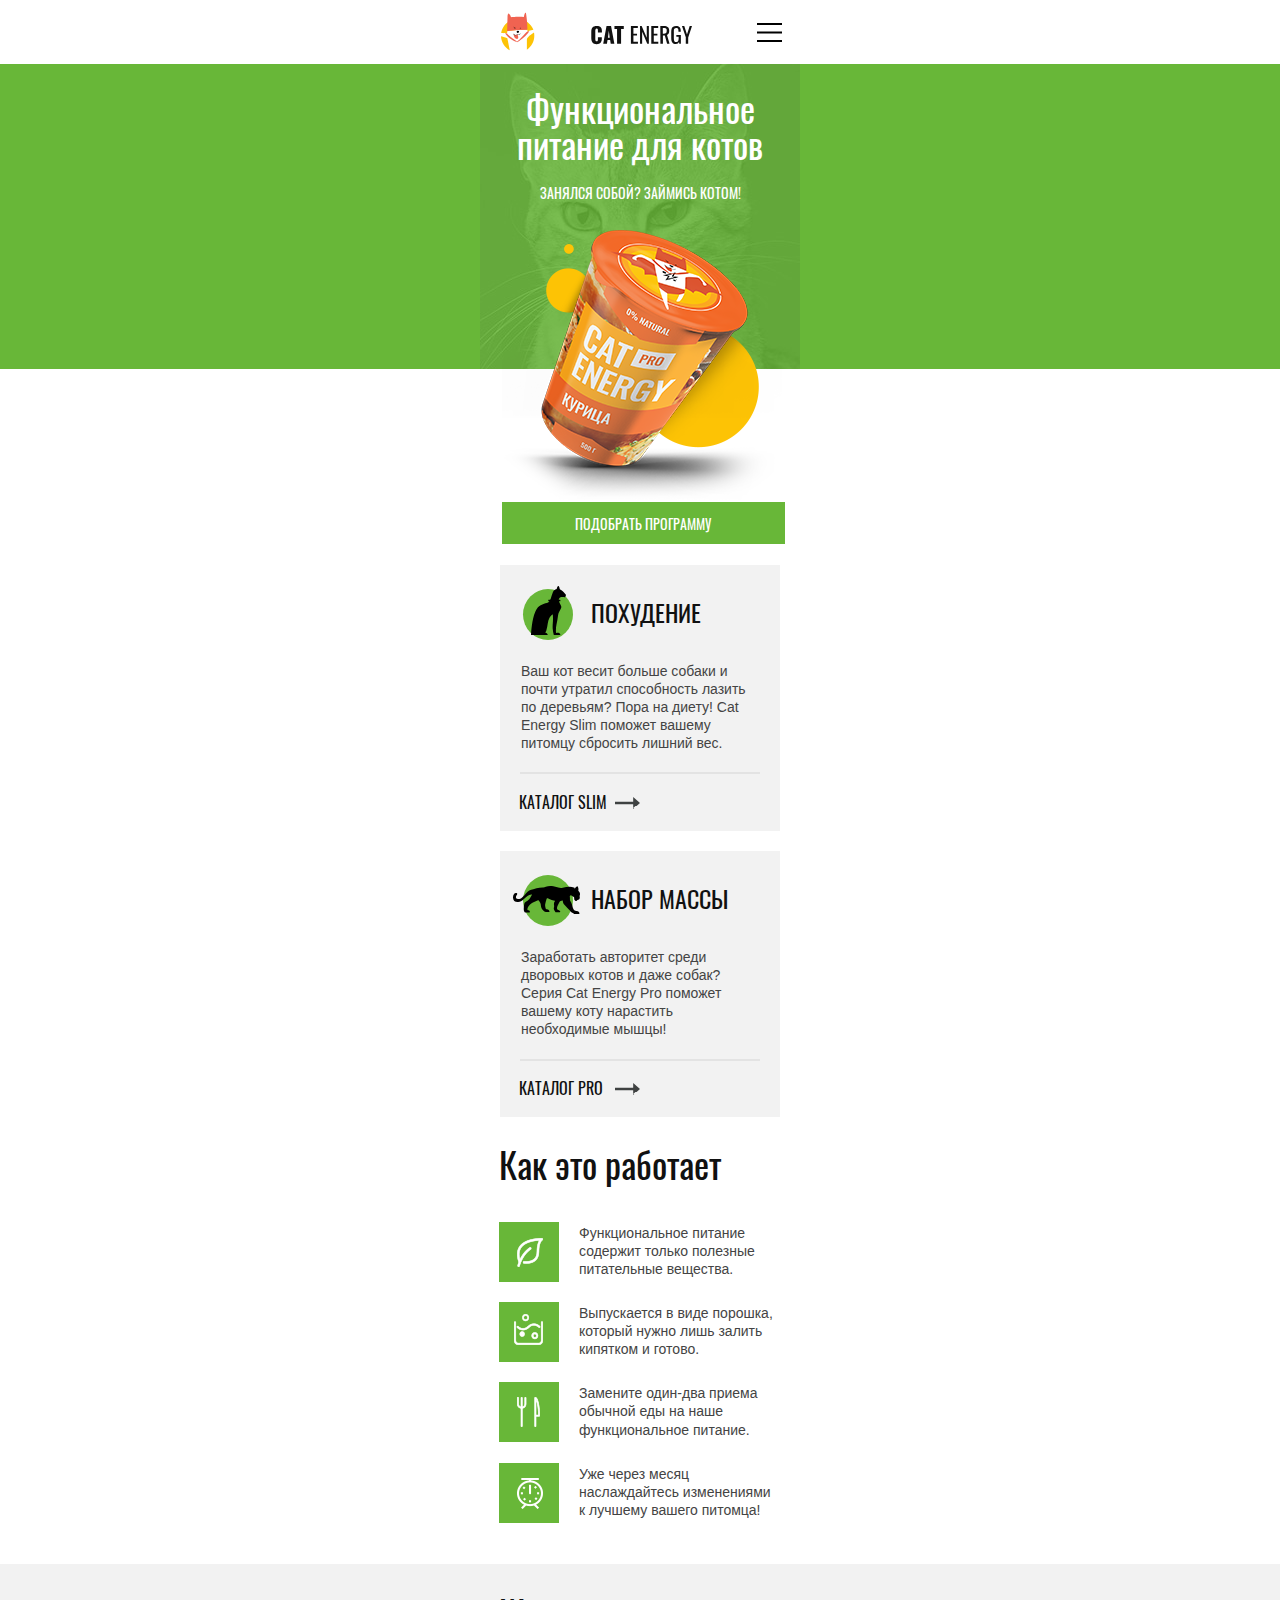
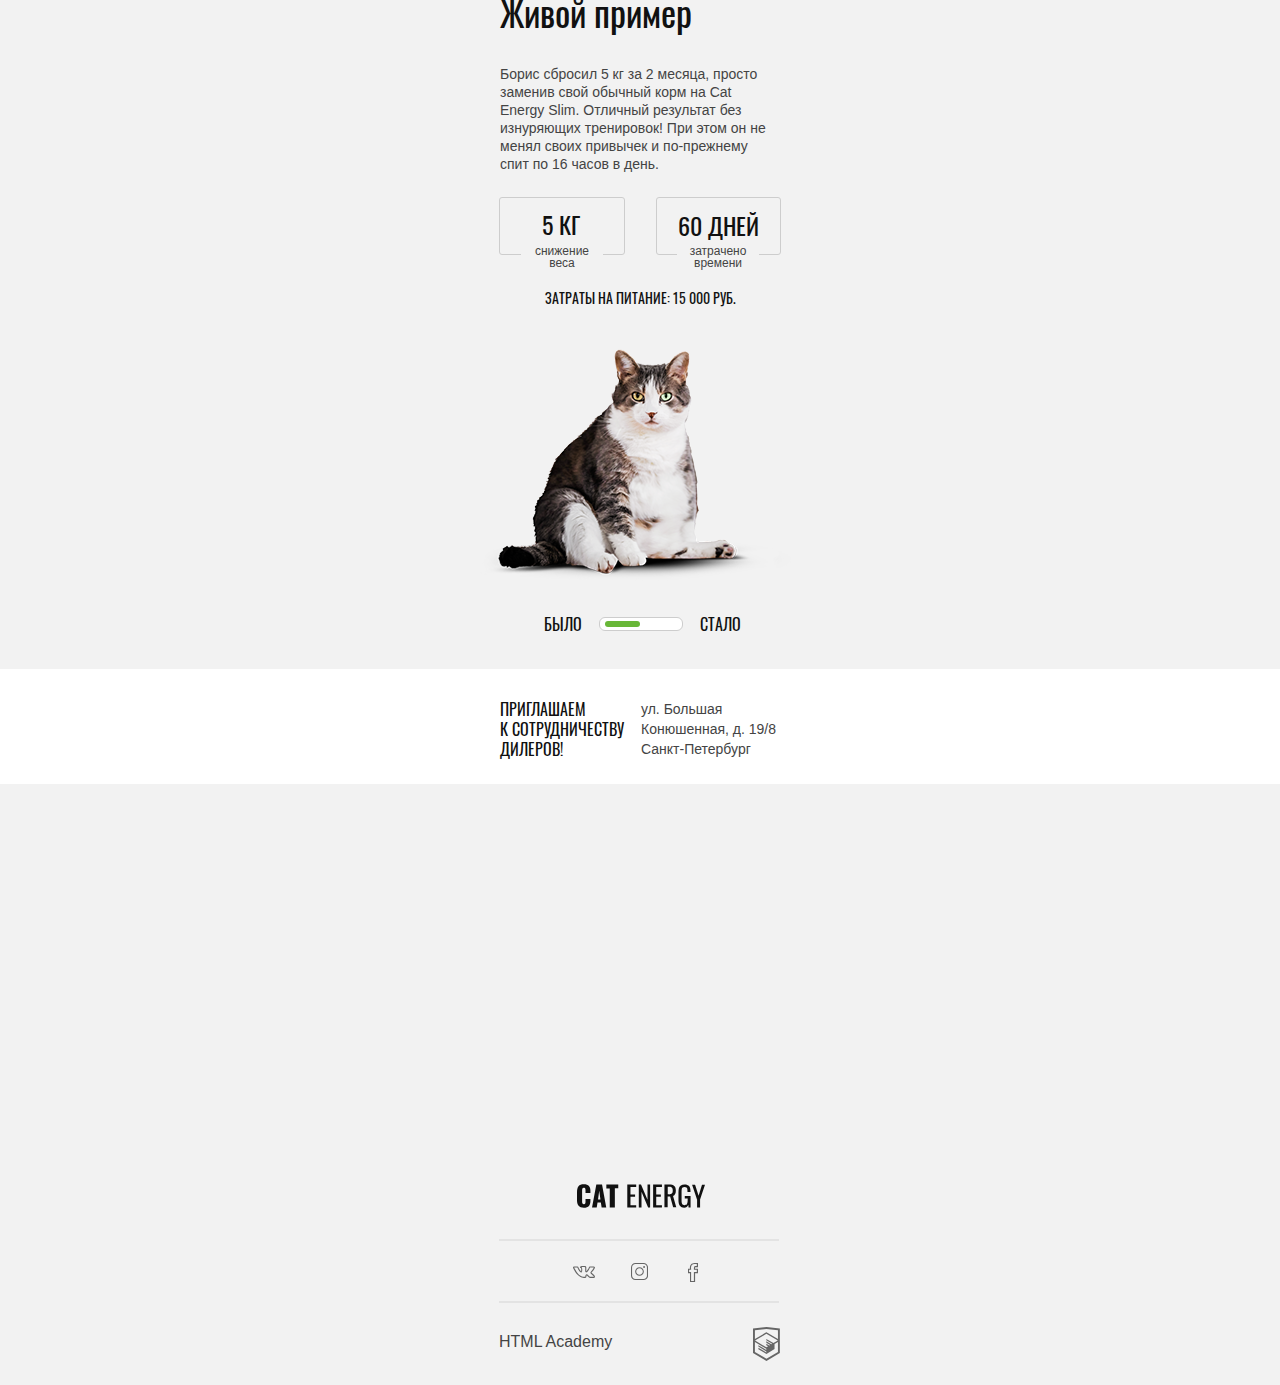
==== commit 2e93326c: "(^._.^)" ====
--- a/index.html
+++ b/index.html
@@ -15,7 +15,7 @@
 
     <header class="header container">
         <div class="header__wraper">
-            <a class="header__logo" href="index.html">
+            <a class="header__logo">
                 <img class="header__img" src="img/logo.svg" alt="logo">
             </a>
             <nav class="header__nav main-nav nav-closed">
@@ -141,7 +141,7 @@
         </div>
         <div class="footer__bg">
             <div class="footer__relation container">
-                <a class="footer__link" href="index.html">
+                <a class="footer__link">
                     <svg class="footer__icon-inscription" xmlns="http://www.w3.org/2000/svg" id="Layer_1" fill="#111"
                         viewBox="0 0 127.8 23.4">
                         <style>
@@ -194,8 +194,10 @@
                 <div class="footer__icon">
                     <a class="footer__link-second" href="https://htmlacademy.ru/intensive/adaptive">
                         <p class="footer__academy-link">HTML Academy</p>
-                        <img class="footer__logo-img" src="img/htmlacademy.svg" alt="htmlacademy">
-
+                        <svg class="footer__logo-img" xmlns="http://www.w3.org/2000/svg" viewBox="0 0 26.943 34.09">
+                            <path
+                                d="M13.62.017L13.472 0 0 1.412v24.661l13.473 8.017 13.43-7.99.042-.025V1.412L13.62.017zm11.399 12.11L13.495 5.334l-.001-.104-.087.05-.088-.056v.109L1.925 12.118V3.147l11.548-1.212L25.02 3.147v8.98zm-11.614-5.34L24.923 13.5l-4.479 2.64-7.093-4.221-.014 1.415 5.904 3.513-.86.507-5.03-2.992-.014 1.415 3.827 2.275-.782.523-3.031-1.787-.014 1.413 1.853 1.091-1.8 1.081-11.356-6.751 11.371-6.835zm-11.48 8.34l11.411 6.791.016 1.044-7.942-4.728-.015 1.416 7.979 4.795.018 1.076-7.973-4.74-.013 1.414 8.021 4.822.046.025 8.143-4.872-.011-5.177 3.415-2.036v10.021L13.472 31.85 1.925 24.979v-9.852z" />
+                        </svg>
                     </a>
                 </div>
             </div>
--- a/css/style.css
+++ b/css/style.css
@@ -436,6 +436,20 @@
 .header__wraper {
     padding-top: 12px;
     position: relative;
+    padding-bottom: 10px;
+}
+
+.section-catalog__item-first {
+    display: flex;
+    padding-left: 21px;
+    padding-bottom: 7px;
+    margin-top: 2px;
+}
+
+.section-catalog__item-second {
+    display: flex;
+    padding-left: 21px;
+    padding-bottom: 6px;
 }
 
 .header__close {
@@ -449,9 +463,6 @@
     cursor: pointer;
 }
 
-/* .header__close:focus{
-    border: solid 1px #68b738;
-} */
 .header__nav {
     position: relative;
 }
@@ -1005,6 +1016,12 @@
     padding: 0px;
 }
 
+.footer__background {
+    background-color: #f2f2f2;
+    margin-top: 34px;
+    width: 100%;
+}
+
 .footer__cooperation {
     font-family: inherit;
     font-size: 16px;
@@ -1176,6 +1193,17 @@
 .footer__logo-img {
     padding-top: 15px;
     padding-left: 70px;
+    fill: #666666;
+    height: 49px;
+}
+
+.footer__logo-img:hover {
+    fill: #68b738;
+}
+
+.footer__logo-img:active {
+    opacity: 0.3;
+    fill: #68b738;
 }
 
 .footer__item-vk {
@@ -1193,4 +1221,704 @@
 
 .footer__academy-logo {
     padding-left: 138px;
+}
+
+.section-catalog__title {
+    font-family: inherit;
+    font-size: 36px;
+    font-weight: normal;
+    line-height: 1.67;
+    text-align: left;
+    color: #111111;
+    margin: 0px;
+    padding-top: 15px;
+}
+
+.section-catalog__subtitle {
+    font-family: inherit;
+    font-size: 16px;
+    line-height: 1.25;
+    text-align: left;
+    color: #111111;
+    text-transform: uppercase;
+    width: 74px;
+}
+
+.section-catalog__item {
+    padding: 2px 0px 33px 0px;
+    border: solid 1px #ededed;
+    margin-top: 28px;
+}
+
+
+.section-catalog__item-sixth {
+    display: flex;
+    padding-left: 21px;
+    padding-bottom: 7px;
+}
+
+.section-catalog__volume {
+    font-family: Arial;
+    font-size: 12px;
+    font-weight: normal;
+    font-stretch: normal;
+    font-style: normal;
+    line-height: 1.33;
+    letter-spacing: normal;
+    text-align: left;
+    color: #444444;
+    padding-right: 32px;
+}
+
+.section-catalog__mass {
+    font-family: Arial;
+    font-size: 12px;
+    line-height: 1.33;
+    text-align: left;
+    color: #444444;
+    font-weight: normal;
+    padding-left: 41px;
+}
+
+.section-catalog__taste {
+    font-family: Arial;
+    font-size: 12px;
+    line-height: 1.33;
+    text-align: left;
+    color: #444444;
+    padding-right: 28px;
+}
+
+.section-catalog__table {
+    padding-top: 11px;
+    border-spacing: 0.5px;
+}
+
+.section-catalog__chicken {
+    font-family: Arial;
+    font-size: 12px;
+    line-height: 1.33;
+    text-align: left;
+    color: #444444;
+    padding-left: 30px;
+}
+
+.section-catalog__rice {
+    font-family: Arial;
+    font-size: 12px;
+    line-height: 1.33;
+    text-align: left;
+    color: #444444;
+    padding-left: 49px;
+}
+
+.section-catalog__prise-value {
+    font-family: Arial;
+    font-size: 12px;
+    line-height: 1.33;
+    text-align: left;
+    color: #444444;
+    font-weight: normal;
+    padding-right: 28px;
+}
+
+.section-catalog__prise {
+    font-family: Arial;
+    font-size: 12px;
+    line-height: 1.33;
+    text-align: left;
+    color: #444444;
+    font-weight: normal;
+    padding-left: 37px;
+}
+
+.section-catalog__fish {
+    font-family: Arial;
+    font-size: 12px;
+    line-height: 1.33;
+    text-align: left;
+    color: #444444;
+    font-weight: normal;
+    padding-left: 39px;
+}
+
+.section-catalog__item-third {
+    display: flex;
+    padding-left: 21px;
+    padding-bottom: 7px;
+}
+
+.section-catalog__item-fifth {
+    display: flex;
+    padding-bottom: 7px;
+    padding-left: 21px;
+}
+
+.section-catalog__item-fourth {
+    display: flex;
+    padding-left: 21px;
+    padding-bottom: 7px;
+}
+
+.section-catalog__link-order {
+    font-family: Oswald;
+    font-size: 16px;
+    font-weight: normal;
+    font-stretch: normal;
+    font-style: normal;
+    line-height: 1.25;
+    letter-spacing: normal;
+    text-align: center;
+    color: #ffffff;
+    padding: 9px 108px 8px 111px;
+    background-color: #68b738;
+    text-decoration: none;
+    text-transform: uppercase;
+    margin-left: 21px;
+}
+
+.section-catalog__link-order:active {
+    color: rgba(255, 255, 255, 0.3);
+    background-color: #5eaa2f;
+}
+
+.section-catalog__list {
+    list-style: none;
+    margin: 0px;
+    padding: 0px;
+}
+
+.section-catalog__products {
+    font-family: inherit;
+    font-size: 16px;
+    font-weight: normal;
+    line-height: 1.25;
+    text-align: center;
+    color: #111111;
+    text-transform: uppercase;
+    padding-top: 20px;
+}
+
+.section-catalog__link-plus {
+    padding-left: 140px;
+}
+
+.section-catalog__link-plus:hover {
+    opacity: 0.8;
+}
+
+.section-catalog__description {
+    font-family: Arial;
+    font-size: 12px;
+    font-weight: normal;
+    line-height: 1.33;
+    text-align: center;
+    color: #444444;
+    padding-top: 9px;
+    padding-bottom: 31px;
+}
+
+.section-catalog__element-show {
+    padding-top: 26px;
+    padding-left: 5px;
+}
+
+.section-catalog__element-first {
+    border-left: solid 1px #eeeeee;
+    border-right: solid 1px #eeeeee;
+    border-bottom: solid 1px #eeeeee;
+    padding-bottom: 34px;
+}
+
+.section-catalog__element-second {
+    border-left: solid 1px #eeeeee;
+    border-right: solid 1px #eeeeee;
+    border-bottom: solid 1px #eeeeee;
+    padding-bottom: 34px;
+}
+
+.section-catalog__element-third {
+    border-left: solid 1px #eeeeee;
+    border-right: solid 1px #eeeeee;
+    border-bottom: solid 1px #eeeeee;
+    padding-bottom: 36px;
+}
+
+.section-catalog__element-fourth {
+    border-left: solid 1px #eeeeee;
+    border-right: solid 1px #eeeeee;
+    border-bottom: solid 1px #eeeeee;
+    padding-bottom: 33px;
+}
+
+.section-catalog__element-fifth {
+    border-left: solid 1px #eeeeee;
+    border-right: solid 1px #eeeeee;
+    border-bottom: solid 1px #eeeeee;
+    padding-bottom: 33px;
+}
+
+.section-catalog__element-sixth {
+    border-left: solid 1px #eeeeee;
+    border-right: solid 1px #eeeeee;
+    border-bottom: solid 1px #eeeeee;
+    padding-bottom: 33px;
+}
+
+.section-catalog__element-seventh {
+    border-left: solid 1px #eeeeee;
+    border-right: solid 1px #eeeeee;
+    border-bottom: solid 1px #eeeeee;
+    padding-bottom: 34px;
+}
+
+.section-catalog__show-all {
+    font-family: Oswald;
+    font-size: 16px;
+    font-weight: normal;
+    line-height: 1.25;
+    text-align: center;
+    color: #444444;
+    text-decoration: none;
+    text-transform: uppercase;
+    margin-left: 16px;
+    padding: 8px 93px 8px 97px;
+    background-color: #f2f2f2;
+}
+
+.section-catalog__show-all:hover {
+    opacity: 0.8;
+}
+
+.section-catalog__img-plus {
+    width: 31px;
+    height: 31px;
+    opacity: 0.2;
+}
+
+.section-catalog__wraper-item {
+    display: flex;
+    padding-left: 21px;
+    padding-bottom: 6px;
+}
+
+.section-catalog__catalog {
+    padding-left: 22px;
+    border-top: solid 0.5px #e8e8e8;
+}
+
+.section-catalog__order {
+    padding-top: 21px;
+}
+
+.section-goods__title {
+    font-family: inherit;
+    line-height: 1;
+    text-align: left;
+    font-weight: normal;
+    position: relative;
+    margin-bottom: 0;
+    padding-bottom: 21px;
+    padding-left: 20px;
+    background-color: #ffffff;
+    width: 267px;
+    font-size: 24px;
+}
+
+.section-goods {
+    position: relative;
+}
+
+.section-goods::before {
+    content: '';
+    position: absolute;
+    border: solid 2px #68b738;
+    top: 41px;
+    left: 0px;
+    width: 100%;
+}
+
+.section-goods__subtitle {
+    font-family: inherit;
+    font-size: 16px;
+    font-weight: normal;
+    line-height: 1;
+    text-align: left;
+    color: #222222;
+    text-transform: uppercase;
+    padding-left: 5px;
+}
+
+.section-goods__mass {
+    font-family: Arial;
+    font-size: 14px;
+    font-weight: normal;
+    line-height: 1;
+    text-align: left;
+    color: #444444;
+    padding-right: 53px;
+}
+
+.section-goods__mass-liter {
+    font-family: Arial;
+    font-size: 14px;
+    font-weight: normal;
+    line-height: 1;
+    text-align: left;
+    color: #444444;
+    padding-right: 94px;
+}
+
+.section-goods__price-value {
+    font-family: Arial;
+    font-size: 14px;
+    font-weight: normal;
+    line-height: 1;
+    text-align: left;
+    color: #444444;
+    padding-left: 98px;
+}
+
+.section-goods__price-value-second {
+    font-family: Arial;
+    font-size: 14px;
+    font-weight: normal;
+    line-height: 1;
+    text-align: left;
+    color: #444444;
+    padding-left: 81px;
+}
+
+.section-goods__mass-liter-first {
+    font-family: Arial;
+    font-size: 14px;
+    font-weight: normal;
+    line-height: 1;
+    text-align: left;
+    color: #444444;
+    padding-right: 98px;
+}
+
+.section-goods__price-value-first {
+    font-family: Arial;
+    font-size: 14px;
+    font-weight: normal;
+    line-height: 1;
+    text-align: left;
+    color: #444444;
+    padding-left: 102px;
+}
+
+.section-goods__price {
+    font-family: Arial;
+    font-size: 14px;
+    font-weight: normal;
+    line-height: 1;
+    text-align: right;
+    color: #444444;
+    padding-left: 75px;
+}
+
+.section-goods__link {
+    font-family: Oswald;
+    font-size: 16px;
+    font-weight: normal;
+    line-height: 1.25;
+    text-align: center;
+    color: #ffffff;
+    text-transform: uppercase;
+    padding: 9px 107px 8px 111px;
+    background-color: #68b738;
+    text-decoration: none;
+    margin-left: 3px;
+}
+
+.section-goods__link:active {
+    color: rgba(255, 255, 255, 0.3);
+    background-color: #5eaa2f;
+}
+
+.section-goods__order-subtitle {
+    font-family: Arial;
+    font-size: 16px;
+    font-weight: normal;
+    line-height: 1.25;
+    letter-spacing: normal;
+    text-align: center;
+    color: #ffffff;
+    width: 162px;
+}
+
+.section-goods__description {
+    padding-left: 18px;
+    position: relative;
+}
+
+.section-goods__description::before {
+    content: '';
+    position: absolute;
+    top: 13px;
+    left: 22px;
+    border-bottom: solid 1px #e9e9e9;
+    width: 280px;
+}
+
+.section-goods__wraper {
+    padding-top: 8px;
+}
+
+.section-goods__item {
+    padding-top: 28px;
+    position: relative;
+}
+
+.section-goods__item::after {
+    content: '';
+    position: absolute;
+    top: 142px;
+    left: 2px;
+    border-bottom: solid 1px #e9e9e9;
+    width: 280px;
+}
+
+.section-goods__item-first {
+    padding-top: 39px;
+    position: relative;
+}
+
+.section-goods__item-first::after {
+    content: '';
+    position: absolute;
+    top: 154px;
+    left: 2px;
+    border-bottom: solid 1px #e9e9e9;
+    width: 280px;
+}
+
+.section-goods__item-second {
+    padding-top: 40px;
+    position: relative;
+}
+
+.section-goods__item-second::after {
+    content: '';
+    position: absolute;
+    top: 155px;
+    left: 2px;
+    border-bottom: solid 1px #e9e9e9;
+    width: 280px;
+}
+
+.section-goods__item-third {
+    padding-top: 39px;
+    position: relative;
+}
+
+.section-goods__item-third::after {
+    content: '';
+    position: absolute;
+    top: 155px;
+    left: 2px;
+    border-bottom: solid 1px #e9e9e9;
+    width: 280px;
+}
+
+.section-goods__table {
+    padding-bottom: 23px;
+    padding-top: 10px;
+}
+
+.section-goods__get-gift {
+    padding-top: 66px;
+    padding-left: 21px;
+    position: relative;
+}
+
+.section-goods__get-gift::before {
+    content: '';
+    position: absolute;
+    background-image: url(../img/gift.svg);
+    width: 56px;
+    height: 61px;
+    top: 131px;
+    left: 133px;
+}
+
+.section-goods__get-gift-bg {
+    background-image: url(../img/cat-inside.png);
+    width: 280px;
+    height: 289px;
+    background-color: #68b738;
+    padding-top: 188px;
+    padding-left: 58px;
+}
+
+.section-choice__title {
+    font-family: inherit;
+    font-size: 36px;
+    font-weight: normal;
+    line-height: 1.67;
+    text-align: left;
+    color: #111111;
+    border-top: solid 0.5px #e8e8e8;
+    margin: 0px;
+    padding-top: 16px;
+}
+
+.section-choice__subtitle {
+    font-family: inherit;
+    font-size: 14px;
+    font-weight: normal;
+    line-height: 1.29;
+    text-align: left;
+    color: #111111;
+    text-transform: uppercase;
+    padding-top: 25px;
+    width: 227px;
+}
+
+.section-choice__name-label {
+    font-family: inherit;
+    font-size: 16px;
+    font-weight: normal;
+    line-height: 1.13;
+    text-align: left;
+    color: #222222;
+    text-transform: uppercase;
+    padding-right: 10px;
+}
+
+.section-choice__weight-label {
+    font-family: inherit;
+    font-size: 16px;
+    font-weight: normal;
+    line-height: 1.13;
+    text-align: left;
+    color: #222222;
+    text-transform: uppercase;
+    padding-right: 14px;
+}
+
+.section-choice__age-label {
+    font-family: inherit;
+    font-size: 16px;
+    font-weight: normal;
+    line-height: 1.13;
+    text-align: left;
+    color: #222222;
+    text-transform: uppercase;
+    padding-right: 13px;
+}
+
+.section-choice__questionnaire {
+    border: 0px;
+}
+
+.section-choice__name-input {
+    padding: 8px 54px 9px 16px;
+    border: solid 1px #eaeaea;
+    padding: 13px 98px 13px 15px;
+    border: solid 1px #eaeaea;
+}
+
+.section-choice__weight-input {
+    padding: 13px 72px 13px 15px;
+    border: solid 1px #eaeaea;
+}
+
+.section-choice__age-input {
+    border: solid 1px #eaeaea;
+    padding: 14px 40px 12px 15px;
+}
+
+.section-choice__name-input::-webkit-input-placeholder {
+    font-family: inherit;
+    font-size: 16px;
+    line-height: 1.13;
+    text-align: left;
+    color: #444444;
+    text-transform: uppercase;
+}
+
+.section-choice__weight-input::-webkit-input-placeholder {
+    font-family: inherit;
+    font-size: 16px;
+    line-height: 1.13;
+    text-align: left;
+    color: #444444;
+    text-transform: uppercase;
+}
+
+.section-choice__age-input::-webkit-input-placeholder {
+    font-family: inherit;
+    font-size: 16px;
+    line-height: 1.13;
+    text-align: left;
+    color: #444444;
+    text-transform: uppercase;
+}
+
+.section-choice__program {
+    position: relative;
+    padding-left: 20px;
+}
+
+.section-choice__wraper {
+    padding-top: 36px;
+    padding-left: 7px;
+}
+
+.section-choice__weight {
+    padding-top: 14px;
+}
+
+.section-choice__age {
+    padding-top: 14px;
+}
+
+.section-choice__button {
+    font-family: inherit;
+    font-size: 16px;
+    font-weight: normal;
+    line-height: 1.25;
+    text-align: center;
+    color: #ffffff;
+    padding: 13px 77px 11px 80px;
+    background-color: #68b738;
+    border: none;
+    text-transform: uppercase;
+}
+
+.section-choice__fieldset {
+    border: none;
+}
+
+.section-choice__slim-label {
+    font-family: inherit;
+    font-size: 16px;
+    font-weight: normal;
+    line-height: 1.13;
+    text-align: left;
+    color: #222222;
+    text-transform: uppercase;
+}
+
+.section-choice__mass-label {
+    font-family: inherit;
+    font-size: 16px;
+    font-weight: normal;
+    line-height: 1.13;
+    text-align: left;
+    color: #222222;
+    text-transform: uppercase;
+}
+
+.section-choice__help-label {
+    font-family: inherit;
+    font-size: 16px;
+    font-weight: normal;
+    line-height: 1.13;
+    text-align: left;
+    color: #222222;
+    text-transform: uppercase;
 }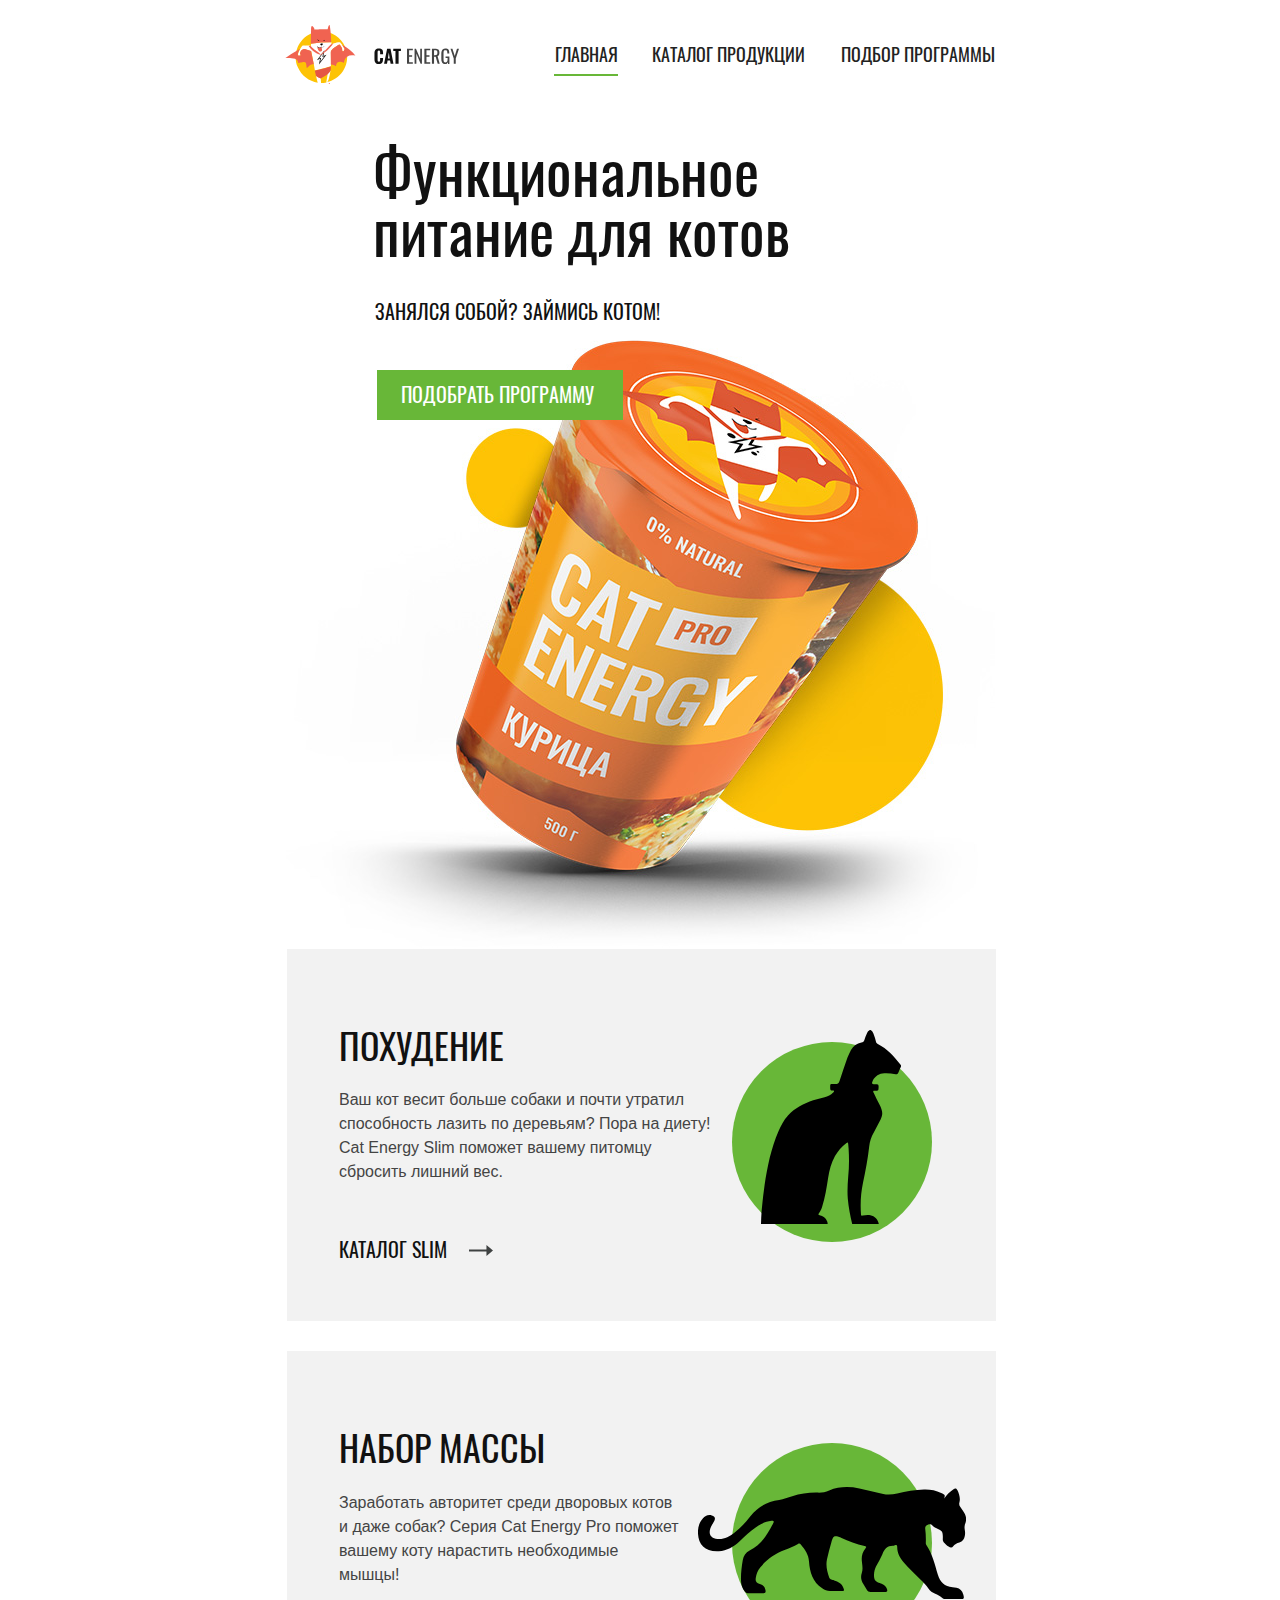
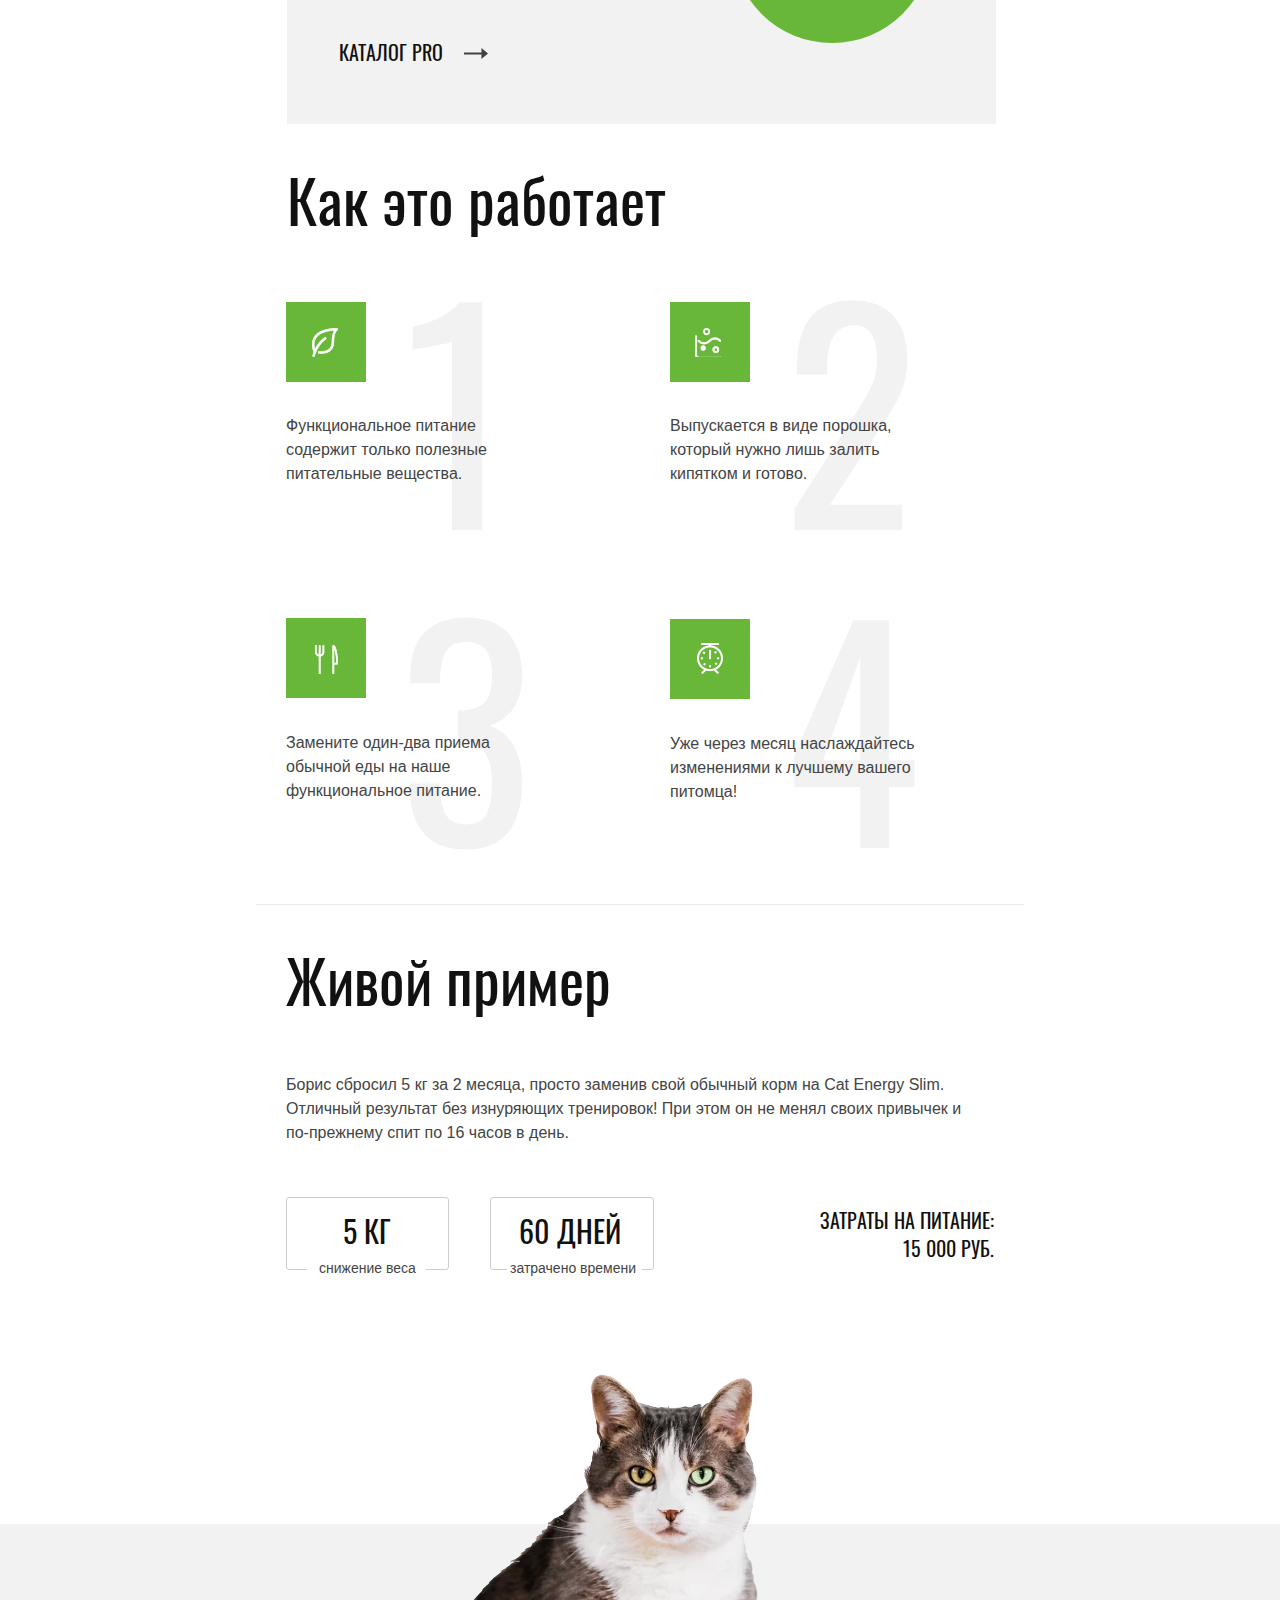
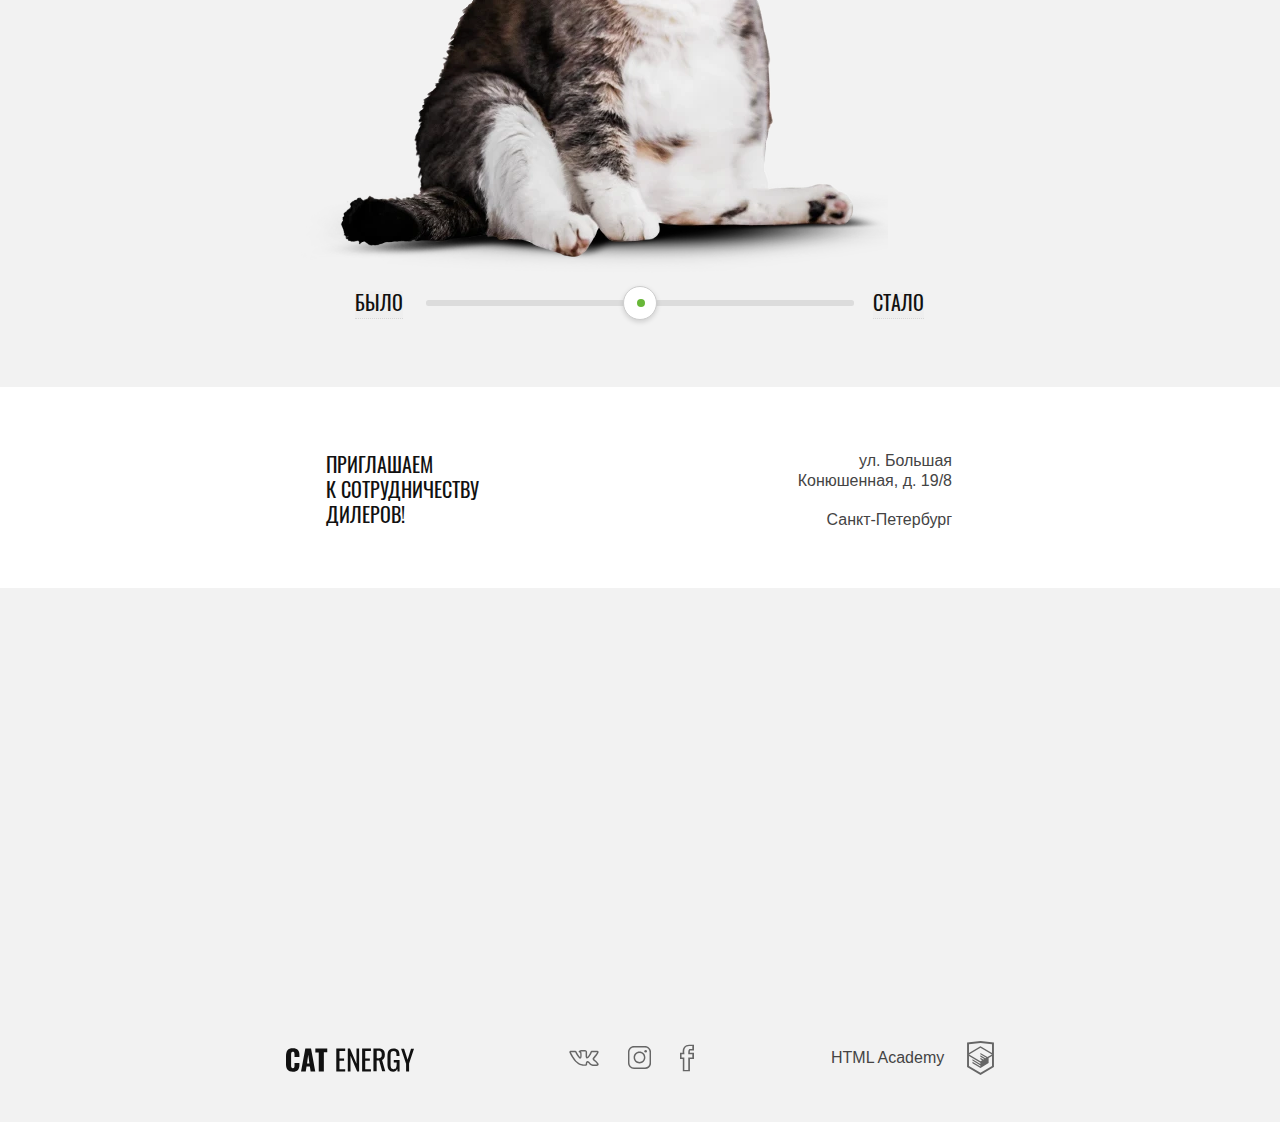
==== commit 29200e4e: "I did it!" ====
--- a/index.html
+++ b/index.html
@@ -23,7 +23,7 @@
                 <div class="header__list-wraper">
                     <ul class="header__list">
                         <li class="header__item">
-                            <a class="header__main" href="index.html">Главная</a>
+                            <a class="header__main header__main--active" href="index.html">Главная</a>
                         </li>
                         <li class="header__item">
                             <a class="header__catalog" href="catalog.html">Каталог продукции</a>
@@ -58,7 +58,8 @@
                 <ul class="section__list">
                     <li class="section__item-slim">
                         <p class="section__title">Похудение</p>
-                        <p class="section__description">Ваш кот весит больше собаки и почти утратил способность лазить
+                        <p class="section__description description-second">Ваш кот весит больше собаки и почти утратил
+                            способность лазить
                             по деревьям? Пора на диету!
                             Cat Energy Slim поможет вашему питомцу сбросить лишний вес.</p>
                         <a class="section__link" href="#">Каталог Slim</a>
@@ -67,7 +68,7 @@
                         <p class="section__title">Набор массы</p>
                         <p class="section__description">Заработать авторитет среди дворовых котов и даже собак?
                             Серия Cat Energy Pro поможет вашему коту нарастить необходимые мышцы!</p>
-                        <a class="section__link" href="#">Каталог pro</a>
+                        <a class="section__link-arrow" href="#">Каталог pro</a>
                     </li>
                 </ul>
             </div>
@@ -75,11 +76,23 @@
         <section class="page container">
             <p class="page__title">Как это работает</p>
             <ul class="page__list">
-                <li class="page__item-health">Функциональное питание содержит только полезные питательные вещества.</li>
-                <li class="page__item-powder">Выпускается в виде порошка, который нужно лишь залить кипятком и готово.
-                </li>
-                <li class="page__item-food">Замените один-два приема обычной еды на наше функциональное питание.</li>
-                <li class="page__item-enjoy">Уже через месяц наслаждайтесь изменениями к лучшему вашего питомца!</li>
+                <li class="page__item-health">
+                    <p class="page__item-health-subtitle">Функциональное питание содержит только полезные питательные
+                        вещества.</p>
+                </li>
+                <li class="page__item-powder">
+                    <p class="page__item-powder-subtitle">Выпускается в виде порошка, который нужно лишь залить кипятком
+                        и готово.</p>
+
+                </li>
+                <li class="page__item-food">
+                    <p class="page__item-food-subtitle">Замените один-два приема обычной еды на наше функциональное
+                        питание.</p>
+                </li>
+                <li class="page__item-enjoy">
+                    <p class="page__item-enjoy-subtitle">Уже через месяц наслаждайтесь изменениями к лучшему вашего
+                        питомца!</p>
+                </li>
             </ul>
         </section>
         <section class="example">
@@ -104,14 +117,19 @@
                                 времени</p>
                         </div>
                     </div>
-                    <p class="example__cost">Затраты на питание: 15 000 руб.</p>
-                </div>
-
-                <div class="example__compare">
+                    <div class="example__food-cost">
+                        <p class="example__cost">Затраты на питание:</p>
+                        <p class="example__cost-second"> 15 000 руб.</p>
+                    </div>
+                </div>
+
+            </div>
+            <div class="example__compare-wraper">
+                <div class="example__compare container">
                     <img class="example__img" src="img/cat.png" alt="cat">
                     <div class="example__items">
-                        <p class="example__past">Было</p>
-                        <p class="example__present">Стало</p>
+                        <button class="example__past">Было</button>
+                        <button class="example__present">Стало</button>
                     </div>
                 </div>
             </div>
@@ -119,7 +137,7 @@
     </main>
     <footer class="footer">
 
-        <div class="footer__wraper container">
+        <div class="footer__wraper footer__wraper-bg container">
             <div class="footer__information">
                 <p class="footer__cooperation">приглашаем <br>
                     к сотрудничеству
@@ -129,11 +147,12 @@
             <div class="footer__address">
                 <p class="footer__text">
                     ул. Большая Конюшенная, д. 19/8
-                    Санкт-Петербург
+
                 </p>
-            </div>
-        </div>
-        <div class="footer__map">
+                <p class="footer__text-second"> Санкт-Петербург</p>
+            </div>
+        </div>
+        <div class=" footer__map-bg">
             <iframe class="footer__google-map"
                 src="https://www.google.com/maps/embed?pb=!1m18!1m12!1m3!1d1998.6036253003128!2d30.32085871610071!3d59.93871916905414!2m3!1f0!2f0!3f0!3m2!1i1024!2i768!4f13.1!3m3!1m2!1s0x4696310fca145cc1%3A0x42b32648d8238007!2z0JHQvtC70YzRiNCw0Y8g0JrQvtC90Y7RiNC10L3QvdCw0Y8g0YPQuy4sIDE5LzgsINCh0LDQvdC60YIt0J_QtdGC0LXRgNCx0YPRgNCzLCAxOTExODY!5e0!3m2!1sru!2sru!4v1611928243790!5m2!1sru!2sru"
                 width="600" height="450" style="border:0;" allowfullscreen="" aria-hidden="false" tabindex="0">
--- a/css/style.css
+++ b/css/style.css
@@ -359,7 +359,6 @@
 
 /*Widths*/
 body {
-    min-width: 320px;
     margin: 0;
     padding: 0;
     font-weight: 400;
@@ -385,1540 +384,5041 @@
     margin: 0px;
 }
 
-.container {
-    width: 320px;
-    /* padding: 0 20px; */
-    margin: 0 auto;
+@media (max-width: 767px) {
+    .container {
+        width: 320px;
+        /* padding: 0 20px; */
+        margin: 0 auto;
+    }
+
+    .header {
+        padding: 0px;
+    }
+
+    .example__food-cost {
+        display: flex;
+        padding-left: 100px;
+    }
+
+    .footer__map-bg {
+        background-color: #f2f2f2;
+    }
+
+    .section-choice__comments-fieldset textarea[id="comments"] {
+        font-family: inherit;
+        font-size: 16px;
+        font-weight: normal;
+        line-height: 1.13;
+        text-align: left;
+        color: #444444;
+        text-transform: uppercase;
+    }
+
+    .section-catalog__poridge {
+        font-family: Arial;
+        font-size: 12px;
+        line-height: 1.33;
+        text-align: left;
+        color: #444444;
+        font-weight: normal;
+        padding-left: 30px;
+    }
+
+    .section-catalog__mass-second {
+        font-family: Arial;
+        font-size: 12px;
+        line-height: 1.33;
+        text-align: left;
+        color: #444444;
+        font-weight: normal;
+        padding-left: 41px;
+    }
+
+    .example__cost-second {
+        padding-top: 23px;
+        padding-left: 3px;
+        font-family: inherit;
+        font-size: 14px;
+        line-height: 1.43;
+        text-align: center;
+        color: #111111;
+        text-transform: uppercase;
+    }
+
+    .header__img {
+        width: 191px;
+        height: 39px;
+    }
+
+    .header__img:hover {
+        opacity: 0.8;
+    }
+
+    .header__img:active {
+        opacity: 0.6;
+    }
+
+    .header__item {
+        font-family: "Oswald";
+        font-size: 20px;
+        font-weight: 500;
+        line-height: 1;
+        text-align: center;
+        border-top: solid 0.5px #e8e8e8;
+        text-transform: uppercase;
+        width: 320px;
+        padding-top: 23px;
+        padding-bottom: 23px;
+    }
+
+    .header__list {
+        list-style: none;
+        padding-left: 0px;
+        padding-top: 11px;
+        margin: 0px;
+    }
+
+    .header__logo {
+        padding-left: 21px;
+        text-decoration: none;
+    }
+
+    .header__wraper {
+        padding-top: 12px;
+        position: relative;
+        padding-bottom: 10px;
+    }
+
+    .section-catalog__item-first {
+        display: flex;
+        padding-left: 21px;
+        padding-bottom: 7px;
+        margin-top: 2px;
+
+
+    }
+
+    .section-catalog__item-second {
+        display: flex;
+        padding-left: 21px;
+        padding-bottom: 6px;
+    }
+
+    .header__close {
+        position: absolute;
+        width: 25px;
+        height: 19px;
+        background-color: transparent;
+        border: none;
+        top: -31px;
+        left: 277px;
+        cursor: pointer;
+    }
+
+    .header__nav {
+        position: relative;
+    }
+
+    .nav-closed .header__close::before {
+        content: '';
+        position: absolute;
+        background-image: url(../img/mobile-menu.svg);
+        width: 25px;
+        height: 19px;
+        top: 0px;
+        left: 0px;
+    }
+
+    .nav-opened {
+        display: block;
+    }
+
+    .nav-closed ul {
+        display: none;
+    }
+
+    .nav-opened .header__close::after {
+        content: '';
+        position: absolute;
+        width: 19px;
+        height: 19px;
+        top: -1px;
+        left: 3px;
+        background-image: url(../img/close.svg)
+    }
+
+    .header__main,
+    .header__catalog,
+    .header__program {
+        text-decoration: none;
+        color: #000000;
+    }
+
+    .main__description {
+        background-image: url(../img/bg-cat.png);
+        width: 320px;
+        height: 305px;
+        background-color: #68b738;
+        margin-bottom: 146px;
+        position: relative;
+    }
+
+    .main__description::after {
+        content: '';
+        position: absolute;
+        background-image: url(../img/food-chicken.png);
+        width: 280px;
+        height: 270px;
+        top: 166px;
+        left: 22px;
+    }
+
+    .main__title {
+        font-family: inherit;
+        font-size: 36px;
+        font-weight: normal;
+        line-height: 1;
+        text-align: center;
+        color: #ffffff;
+        margin: 0px;
+        padding-top: 26px;
+    }
+
+    .main__subtitle {
+        font-family: inherit;
+        font-size: 14px;
+        font-weight: normal;
+        line-height: 1;
+        text-align: center;
+        color: #ffffff;
+        margin: 0px;
+        padding-top: 24px;
+        text-transform: uppercase;
+    }
+
+    .main__choice {
+        font-family: inherit;
+        font-size: 14px;
+        font-weight: normal;
+        line-height: 1.29;
+        text-align: center;
+        color: #ffffff;
+        padding: 11px 74px 10px 73px;
+        background-color: #68b738;
+        text-decoration: none;
+        text-transform: uppercase;
+        margin-left: 22px;
+    }
+
+    .main__choice:focus {
+        background-color: #5eaa2f;
+        color: rgba(255, 255, 255, 0.3);
+    }
+
+    .main {
+        padding: 0px;
+    }
+
+    .section__title {
+        font-family: inherit;
+        font-size: 24px;
+        line-height: 1.54;
+        text-align: left;
+        color: #111111;
+        text-transform: uppercase;
+        margin: 0px;
+        padding-left: 91px;
+        padding-top: 29px;
+    }
+
+    .section__description {
+        font-family: Arial;
+        font-size: 14px;
+        line-height: 1.29;
+        text-align: left;
+        color: #444444;
+        margin: 0px;
+        padding-left: 21px;
+        padding-top: 31px;
+        padding-bottom: 42px;
+        width: 264px;
+    }
+
+    .section__link {
+        font-family: inherit;
+        font-size: 16px;
+        line-height: 1;
+        text-align: left;
+        color: #111111;
+        text-decoration: none;
+        text-transform: uppercase;
+        padding-left: 19px;
+        position: relative;
+    }
+
+    .section__link::after {
+        content: '';
+        position: absolute;
+        background-image: url(../img/arrow.svg);
+        width: 25px;
+        height: 12px;
+        top: 7px;
+        left: 115px;
+    }
+
+    .section__link-arrow {
+        font-family: inherit;
+        font-size: 16px;
+        line-height: 1;
+        text-align: left;
+        color: #111111;
+        text-decoration: none;
+        text-transform: uppercase;
+        padding-left: 19px;
+        position: relative;
+    }
+
+    .section__link::after {
+        content: '';
+        position: absolute;
+        background-image: url(../img/arrow.svg);
+        width: 25px;
+        height: 12px;
+        top: 7px;
+        left: 115px;
+    }
+
+    .section__link-arrow::after {
+        content: '';
+        position: absolute;
+        background-image: url(../img/arrow.svg);
+        width: 25px;
+        height: 12px;
+        top: 7px;
+        left: 115px;
+    }
+
+    .section__link:focus {
+        opacity: 0.3;
+    }
+
+    .section__list {
+        list-style: none;
+        margin: 0px;
+        padding: 0px;
+    }
+
+    .section__item-slim {
+        background-color: #f2f2f2;
+        width: 280px;
+        height: 266px;
+        margin-left: 20px;
+        position: relative;
+    }
+
+    .section__item-slim::before {
+        content: '';
+        position: absolute;
+        background-image: url(../img/cat-slim.svg);
+        width: 35px;
+        height: 49px;
+        top: 21px;
+        left: 31px;
+        z-index: 1;
+    }
+
+    .section__item-slim::after {
+        content: '';
+        position: absolute;
+        width: 50px;
+        height: 51px;
+        top: 24px;
+        left: 23px;
+        background-color: #68b738;
+        border-radius: 60%;
+    }
+
+    .section__item-mass {
+        background-color: #f2f2f2;
+        width: 280px;
+        height: 266px;
+        margin-left: 20px;
+        margin-top: 20px;
+        position: relative;
+    }
+
+    .section__item-mass::before {
+        content: '';
+        position: absolute;
+        background-image: url(../img/cat-pro.svg);
+        width: 67px;
+        height: 28px;
+        top: 35px;
+        left: 13px;
+        z-index: 1;
+    }
+
+    .section__item-mass::after {
+        content: '';
+        position: absolute;
+        width: 50px;
+        height: 51px;
+        top: 24px;
+        left: 23px;
+        background-color: #68b738;
+        border-radius: 60%;
+    }
+
+    .section__products {
+        margin-top: 32px;
+        position: relative;
+    }
+
+    .section__products::before {
+        content: '';
+        position: absolute;
+        width: 240px;
+        border: solid 1px #e3e3e3;
+        top: 207px;
+        left: 40px;
+        z-index: 1;
+    }
+
+    .section__products::after {
+        content: '';
+        position: absolute;
+        width: 240px;
+        border: solid 1px #e3e3e3;
+        top: 494px;
+        left: 40px;
+        z-index: 1;
+    }
+
+    .page__title {
+        font-family: inherit;
+        font-size: 36px;
+        line-height: 1.67;
+        text-align: left;
+        color: #111111;
+        margin: 0px;
+    }
+
+    .page__item-health,
+    .page__item-powder,
+    .page__item-food,
+    .page__item-enjoy {
+        font-family: Arial;
+        font-size: 14px;
+        line-height: 1.29;
+        text-align: left;
+        color: #444444;
+    }
+
+    .page__item-health {
+        position: relative;
+    }
+
+    .page__item-health::before {
+        content: '';
+        position: absolute;
+        width: 60px;
+        height: 60px;
+        top: -2px;
+        left: -80px;
+        background-color: #68b738;
+    }
+
+    .page__item-health::after {
+        content: '';
+        position: absolute;
+        width: 26px;
+        height: 29px;
+        top: 14px;
+        left: -62px;
+        background-image: url(../img/health.png);
+        z-index: 1;
+    }
+
+    .page__item-powder {
+        padding-top: 26px;
+        position: relative;
+    }
+
+    .page__item-powder::before {
+        content: '';
+        position: absolute;
+        width: 60px;
+        height: 60px;
+        top: 24px;
+        left: -80px;
+        background-color: #68b738;
+    }
+
+    .page__item-powder::after {
+        content: '';
+        position: absolute;
+        width: 29px;
+        height: 31px;
+        top: 36px;
+        left: -65px;
+        background-image: url(../img/powder.png);
+        z-index: 1;
+    }
+
+    .page__item-food {
+        padding-top: 26px;
+        position: relative;
+    }
+
+    .page__item-food::before {
+        content: '';
+        position: absolute;
+        width: 60px;
+        height: 60px;
+        top: 24px;
+        left: -80px;
+        background-color: #68b738;
+    }
+
+    .page__item-food::after {
+        content: '';
+        position: absolute;
+        width: 23px;
+        height: 30px;
+        top: 39px;
+        left: -62px;
+        background-image: url(../img/food.png);
+        z-index: 1;
+    }
+
+    .page__item-enjoy {
+        padding-top: 26px;
+        width: 200px;
+        position: relative;
+    }
+
+    .page__item-enjoy::before {
+        content: '';
+        position: absolute;
+        width: 60px;
+        height: 60px;
+        top: 24px;
+        left: -80px;
+        background-color: #68b738;
+    }
+
+    .page__item-enjoy::after {
+        content: '';
+        position: absolute;
+        width: 26px;
+        height: 31px;
+        top: 39px;
+        left: -62px;
+        background-image: url(../img/time.png);
+        z-index: 1;
+    }
+
+    .page__list {
+        list-style: none;
+        margin: 0px;
+        padding-top: 30px;
+        padding-left: 80px;
+    }
+
+    .main__wraper {
+        background-color: #68b738;
+    }
+
+    .page {
+        padding-left: 19px;
+        padding-top: 17px;
+    }
+
+    .example {
+        height: 705px;
+        margin-top: 45px;
+    }
+
+    .example {
+        background-color: #f2f2f2;
+    }
+
+    .example__title {
+        font-family: inherit;
+        font-size: 36px;
+        line-height: 1.67;
+        text-align: left;
+        color: #111111;
+        margin: 0px;
+        padding-top: 18px;
+        padding-left: 20px;
+    }
+
+    .example__description {
+        font-family: Arial;
+        font-size: 14px;
+        line-height: 1.29;
+        text-align: left;
+        color: #444444;
+        margin: 0px;
+        padding-top: 23px;
+        padding-left: 20px;
+        width: 286px;
+    }
+
+    .example__value {
+        font-family: inherit;
+        font-size: 24px;
+        line-height: 1;
+        text-align: center;
+        color: #111111;
+        border-radius: 3px;
+        border: solid 1px #cdcdcd;
+        padding: 14px 44px 18px 42px;
+        text-transform: uppercase;
+        margin-bottom: 0px;
+        border-radius: 3px;
+    }
+
+    .example__days {
+        font-family: inherit;
+        font-size: 24px;
+        line-height: 1;
+        text-align: center;
+        color: #111111;
+        border-radius: 3px;
+        border: solid 1px #cdcdcd;
+        padding: 15px 21px 17px;
+        text-transform: uppercase;
+        border-radius: 3px;
+    }
+
+    .example__weight {
+        font-family: Arial;
+        font-size: 12px;
+        line-height: 1;
+        text-align: center;
+        color: #444444;
+        width: 82px;
+        height: 21px;
+        background-color: #f2f2f2;
+        margin-top: -10px;
+        margin-left: 22px;
+    }
+
+    .example__time {
+        font-family: Arial;
+        font-size: 12px;
+        line-height: 1;
+        text-align: center;
+        color: #444444;
+        width: 82px;
+        height: 21px;
+        background-color: #f2f2f2;
+        margin-top: -10px;
+        margin-left: 21px;
+    }
+
+    .example__cost {
+        font-family: inherit;
+        font-size: 14px;
+        line-height: 1.43;
+        text-align: center;
+        color: #111111;
+        text-transform: uppercase;
+        margin: 0px;
+        padding-top: 22px;
+    }
+
+    .example__past {
+        font-family: inherit;
+        font-size: 16px;
+        line-height: 1.25;
+        text-align: left;
+        color: #111111;
+        text-transform: uppercase;
+        border: none;
+    }
+
+    .example__present {
+        font-family: inherit;
+        font-size: 16px;
+        line-height: 1.25;
+        text-align: left;
+        color: #111111;
+        text-transform: uppercase;
+        border: none;
+    }
+
+    .example__wraper {
+        display: flex;
+    }
+
+    .example__items {
+        display: flex;
+        justify-content: space-around;
+        padding-top: 30px;
+        padding-left: 5px;
+        position: relative;
+    }
+
+    .example__items::before {
+        content: '';
+        position: absolute;
+        padding: 6px 57px 6px 25px;
+        border-radius: 6px;
+        border: solid 1px #cdcdcd;
+        background-color: #ffffff;
+        top: 33px;
+        left: 119px;
+    }
+
+    .example__items::after {
+        content: '';
+        position: absolute;
+        width: 35px;
+        height: 6px;
+        border-radius: 3px;
+        background-color: #68b738;
+        top: 37px;
+        left: 125px;
+    }
+
+    .example__item {
+        margin-left: 19px;
+        margin-right: 12px;
+        margin-top: 24px;
+    }
+
+    .example__compare {
+        margin-top: 41px;
+    }
+
+    .footer {
+        padding: 0px;
+    }
+
+    .footer__background {
+        background-color: #f2f2f2;
+        margin-top: 34px;
+        width: 100%;
+    }
+
+    .footer__cooperation {
+        font-family: inherit;
+        font-size: 16px;
+        line-height: 1.25;
+        text-align: left;
+        color: #111111;
+        text-transform: uppercase;
+        margin: 0px;
+        width: 141px;
+    }
+
+    .footer__text {
+        font-family: Arial;
+        font-size: 14px;
+        line-height: 1.43;
+        text-align: left;
+        color: #444444;
+    }
+
+    .footer__text-second {
+        font-family: Arial;
+        font-size: 14px;
+        line-height: 1.43;
+        text-align: left;
+        color: #444444;
+    }
+
+    .footer__academy-link {
+        font-family: Arial;
+        font-size: 16px;
+        line-height: 1;
+        text-align: left;
+        color: #444444;
+        padding-top: 22px;
+        padding-right: 71px;
+    }
+
+    .footer__link-second {
+        text-decoration: none;
+        display: inline-flex;
+    }
+
+    .footer__link-second:hover {
+        opacity: 0.8;
+    }
+
+    .footer__link-second:active {
+        opacity: 0.6;
+    }
+
+    .footer__icon-inscription {
+        width: 128px;
+        height: 24px;
+    }
+
+    .footer__icon-inscription:hover {
+        opacity: 0.8;
+    }
+
+    .footer__icon-inscription:active {
+        opacity: 0.6;
+    }
+
+    .footer__icon {
+        padding-top: 27px;
+    }
+
+    .footer__img-vk {
+        width: 22px;
+        height: 12px;
+    }
+
+    .footer__img-vk:hover {
+        fill: #68b738;
+    }
+
+    .footer__img-vk:active {
+        fill: #68b738;
+        opacity: 0.3;
+    }
+
+    .footer__img-insta {
+        width: 17px;
+        height: 17px;
+    }
+
+    .footer__img-insta:hover {
+        fill: #68b738;
+    }
+
+    .footer__img-insta:active {
+        fill: #68b738;
+        opacity: 0.3;
+    }
+
+    .footer__img-fb:hover {
+        fill: #68b738;
+    }
+
+    .footer__img-fb:active {
+        fill: #68b738;
+        opacity: 0.3;
+    }
+
+    .footer__img-fb {
+        width: 10px;
+        height: 19px;
+    }
+
+    .footer__wraper {
+        display: flex;
+        padding-bottom: 25px;
+    }
+
+    .footer__information {
+        padding-top: 30px;
+        padding-left: 20px;
+    }
+
+    .footer__address {
+        padding-top: 30px;
+    }
+
+    .footer__map {
+        background-color: #f2f2f2;
+        position: relative;
+    }
+
+    .footer__socials {
+        list-style: none;
+        display: flex;
+        margin: 0px;
+        padding-left: 74px;
+        padding-top: 52px;
+        width: 100%;
+        position: relative;
+    }
+
+    .footer__socials::before {
+        content: '';
+        position: absolute;
+        width: 280px;
+        border: solid 1px #e3e3e3;
+        top: 28px;
+        left: 0px;
+    }
+
+    .footer__socials::after {
+        content: '';
+        position: absolute;
+        width: 280px;
+        border: solid 1px #e3e3e3;
+        top: 90px;
+        left: 0px;
+    }
+
+    .footer__relation {
+        padding-top: 35px;
+        padding-left: 19px;
+        height: 236px;
+    }
+
+    .footer__bg {
+        background-color: #f2f2f2;
+    }
+
+    .footer__link {
+        padding-left: 78px;
+    }
+
+    .footer__google-map {
+        border: 0;
+        width: 100%;
+        height: 362px;
+    }
+
+    .footer__logo-img {
+        padding-top: 15px;
+        padding-left: 70px;
+        fill: #666666;
+        height: 49px;
+    }
+
+    .footer__logo-img:hover {
+        fill: #68b738;
+    }
+
+    .footer__logo-img:active {
+        opacity: 0.3;
+        fill: #68b738;
+    }
+
+    .footer__item-vk {
+        padding-right: 18px;
+    }
+
+    .footer__item-insta {
+        padding-left: 18px;
+        padding-right: 20px;
+    }
+
+    .footer__item-fb {
+        padding-left: 20px;
+    }
+
+    .footer__academy-logo {
+        padding-left: 138px;
+    }
+
+    .section-catalog__title {
+        font-family: inherit;
+        font-size: 36px;
+        font-weight: normal;
+        line-height: 1.67;
+        text-align: left;
+        color: #111111;
+        margin: 0px;
+        padding-top: 15px;
+    }
+
+    .section-catalog__subtitle {
+        font-family: inherit;
+        font-size: 16px;
+        line-height: 1.25;
+        text-align: left;
+        color: #111111;
+        text-transform: uppercase;
+        width: 74px;
+    }
+
+    .section-catalog__item {
+        padding: 2px 0px 33px 0px;
+        border: solid 1px #ededed;
+        margin-top: 28px;
+    }
+
+
+    .section-catalog__item-sixth {
+        display: flex;
+        padding-left: 21px;
+        padding-bottom: 7px;
+    }
+
+    .section-catalog__volume {
+        font-family: Arial;
+        font-size: 12px;
+        font-weight: normal;
+        font-stretch: normal;
+        font-style: normal;
+        line-height: 1.33;
+        letter-spacing: normal;
+        text-align: left;
+        color: #444444;
+        padding-right: 32px;
+    }
+
+    .section-catalog__mass {
+        font-family: Arial;
+        font-size: 12px;
+        line-height: 1.33;
+        text-align: left;
+        color: #444444;
+        font-weight: normal;
+        padding-left: 41px;
+    }
+
+    .section-catalog__taste {
+        font-family: Arial;
+        font-size: 12px;
+        line-height: 1.33;
+        text-align: left;
+        color: #444444;
+        padding-right: 28px;
+    }
+
+    .section-catalog__table {
+        padding-top: 11px;
+        border-spacing: 0.5px;
+    }
+
+    .section-catalog__chicken {
+        font-family: Arial;
+        font-size: 12px;
+        line-height: 1.33;
+        text-align: left;
+        color: #444444;
+        padding-left: 30px;
+    }
+
+    .section-catalog__rice {
+        font-family: Arial;
+        font-size: 12px;
+        line-height: 1.33;
+        text-align: left;
+        color: #444444;
+        padding-left: 49px;
+    }
+
+    .section-catalog__prise-value {
+        font-family: Arial;
+        font-size: 12px;
+        line-height: 1.33;
+        text-align: left;
+        color: #444444;
+        font-weight: normal;
+        padding-right: 28px;
+    }
+
+    .section-catalog__prise {
+        font-family: Arial;
+        font-size: 12px;
+        line-height: 1.33;
+        text-align: left;
+        color: #444444;
+        font-weight: normal;
+        padding-left: 37px;
+    }
+
+    .section-catalog__prise-second {
+        font-family: Arial;
+        font-size: 12px;
+        line-height: 1.33;
+        text-align: left;
+        color: #444444;
+        font-weight: normal;
+        padding-left: 37px;
+    }
+
+    .section-catalog__fish {
+        font-family: Arial;
+        font-size: 12px;
+        line-height: 1.33;
+        text-align: left;
+        color: #444444;
+        font-weight: normal;
+        padding-left: 39px;
+    }
+
+    .section-catalog__item-third {
+        display: flex;
+        padding-left: 21px;
+        padding-bottom: 7px;
+    }
+
+    .section-catalog__item-fifth {
+        display: flex;
+        padding-bottom: 7px;
+        padding-left: 21px;
+    }
+
+    .section-catalog__item-fourth {
+        display: flex;
+        padding-left: 21px;
+        padding-bottom: 7px;
+    }
+
+    .section-catalog__link-order {
+        font-family: Oswald;
+        font-size: 16px;
+        font-weight: normal;
+        font-stretch: normal;
+        font-style: normal;
+        line-height: 1.25;
+        letter-spacing: normal;
+        text-align: center;
+        color: #ffffff;
+        padding: 9px 108px 8px 111px;
+        background-color: #68b738;
+        text-decoration: none;
+        text-transform: uppercase;
+        margin-left: 21px;
+    }
+
+    .section-catalog__link-order:active {
+        color: rgba(255, 255, 255, 0.3);
+        background-color: #5eaa2f;
+    }
+
+    .section-catalog__list {
+        list-style: none;
+        margin: 0px;
+        padding: 0px;
+    }
+
+    .section-catalog__products {
+        font-family: inherit;
+        font-size: 16px;
+        font-weight: normal;
+        line-height: 1.25;
+        text-align: center;
+        color: #111111;
+        text-transform: uppercase;
+        padding-top: 20px;
+    }
+
+    .section-catalog__link-plus {
+        padding-left: 140px;
+    }
+
+    .section-catalog__link-plus:hover {
+        opacity: 0.8;
+    }
+
+    .section-catalog__description {
+        font-family: Arial;
+        font-size: 12px;
+        font-weight: normal;
+        line-height: 1.33;
+        text-align: center;
+        color: #444444;
+        padding-top: 9px;
+        padding-bottom: 31px;
+    }
+
+    .section-catalog__element-show {
+        padding-top: 26px;
+        padding-left: 5px;
+    }
+
+    .section-catalog__element-first {
+        border-left: solid 1px #eeeeee;
+        border-right: solid 1px #eeeeee;
+        border-bottom: solid 1px #eeeeee;
+        padding-bottom: 34px;
+    }
+
+    .section-catalog__element-second {
+        border-left: solid 1px #eeeeee;
+        border-right: solid 1px #eeeeee;
+        border-bottom: solid 1px #eeeeee;
+        padding-bottom: 34px;
+    }
+
+    .section-catalog__element-third {
+        border-left: solid 1px #eeeeee;
+        border-right: solid 1px #eeeeee;
+        border-bottom: solid 1px #eeeeee;
+        padding-bottom: 36px;
+    }
+
+    .section-catalog__element-fourth {
+        border-left: solid 1px #eeeeee;
+        border-right: solid 1px #eeeeee;
+        border-bottom: solid 1px #eeeeee;
+        padding-bottom: 33px;
+    }
+
+    .section-catalog__element-fifth {
+        border-left: solid 1px #eeeeee;
+        border-right: solid 1px #eeeeee;
+        border-bottom: solid 1px #eeeeee;
+        padding-bottom: 33px;
+    }
+
+    .section-catalog__element-sixth {
+        border-left: solid 1px #eeeeee;
+        border-right: solid 1px #eeeeee;
+        border-bottom: solid 1px #eeeeee;
+        padding-bottom: 33px;
+    }
+
+    .section-catalog__element-seventh {
+        border-left: solid 1px #eeeeee;
+        border-right: solid 1px #eeeeee;
+        border-bottom: solid 1px #eeeeee;
+        padding-bottom: 34px;
+    }
+
+    .section-catalog__show-all {
+        font-family: Oswald;
+        font-size: 16px;
+        font-weight: normal;
+        line-height: 1.25;
+        text-align: center;
+        color: #444444;
+        text-decoration: none;
+        text-transform: uppercase;
+        margin-left: 16px;
+        padding: 8px 93px 8px 97px;
+        background-color: #f2f2f2;
+    }
+
+    .section-catalog__show-all:hover {
+        opacity: 0.8;
+    }
+
+    .section-catalog__img-plus {
+        width: 31px;
+        height: 31px;
+        opacity: 0.2;
+    }
+
+    .section-catalog__wraper-item {
+        display: flex;
+        padding-left: 21px;
+        padding-bottom: 6px;
+    }
+
+    .section-catalog__catalog {
+        padding-left: 22px;
+        border-top: solid 0.5px #e8e8e8;
+    }
+
+    .section-catalog__order {
+        padding-top: 21px;
+    }
+
+    .section-goods__title {
+        font-family: inherit;
+        line-height: 1;
+        text-align: left;
+        font-weight: normal;
+        position: relative;
+        margin-bottom: 0;
+        padding-bottom: 21px;
+        padding-left: 20px;
+        background-color: #ffffff;
+        width: 267px;
+        font-size: 24px;
+    }
+
+    .section-goods {
+        position: relative;
+    }
+
+    .section-goods::before {
+        content: '';
+        position: absolute;
+        border: solid 2px #68b738;
+        top: 41px;
+        left: 0px;
+        width: 100%;
+    }
+
+    .section-goods__subtitle {
+        font-family: inherit;
+        font-size: 16px;
+        font-weight: normal;
+        line-height: 1;
+        text-align: left;
+        color: #222222;
+        text-transform: uppercase;
+        padding-left: 5px;
+    }
+
+    .section-goods__mass {
+        font-family: Arial;
+        font-size: 14px;
+        font-weight: normal;
+        line-height: 1;
+        text-align: left;
+        color: #444444;
+        padding-right: 53px;
+    }
+
+    .section-goods__mass-liter {
+        font-family: Arial;
+        font-size: 14px;
+        font-weight: normal;
+        line-height: 1;
+        text-align: left;
+        color: #444444;
+        padding-right: 94px;
+    }
+
+    .section-goods__price-value {
+        font-family: Arial;
+        font-size: 14px;
+        font-weight: normal;
+        line-height: 1;
+        text-align: left;
+        color: #444444;
+        padding-left: 98px;
+    }
+
+    .section-goods__price-value-second {
+        font-family: Arial;
+        font-size: 14px;
+        font-weight: normal;
+        line-height: 1;
+        text-align: left;
+        color: #444444;
+        padding-left: 81px;
+    }
+
+    .section-goods__mass-liter-first {
+        font-family: Arial;
+        font-size: 14px;
+        font-weight: normal;
+        line-height: 1;
+        text-align: left;
+        color: #444444;
+        padding-right: 98px;
+    }
+
+    .section-goods__price-value-first {
+        font-family: Arial;
+        font-size: 14px;
+        font-weight: normal;
+        line-height: 1;
+        text-align: left;
+        color: #444444;
+        padding-left: 102px;
+    }
+
+    .section-goods__price {
+        font-family: Arial;
+        font-size: 14px;
+        font-weight: normal;
+        line-height: 1;
+        text-align: right;
+        color: #444444;
+        padding-left: 75px;
+    }
+
+    .section-goods__link {
+        font-family: Oswald;
+        font-size: 16px;
+        font-weight: normal;
+        line-height: 1.25;
+        text-align: center;
+        color: #ffffff;
+        text-transform: uppercase;
+        padding: 9px 107px 8px 111px;
+        background-color: #68b738;
+        text-decoration: none;
+        margin-left: 3px;
+    }
+
+    .section-goods__link:active {
+        color: rgba(255, 255, 255, 0.3);
+        background-color: #5eaa2f;
+    }
+
+    .section-goods__order-subtitle {
+        font-family: Arial;
+        font-size: 16px;
+        font-weight: normal;
+        line-height: 1.25;
+        letter-spacing: normal;
+        text-align: center;
+        color: #ffffff;
+        width: 162px;
+    }
+
+    .section-goods__description {
+        padding-left: 18px;
+        position: relative;
+    }
+
+    .section-goods__description::before {
+        content: '';
+        position: absolute;
+        top: 13px;
+        left: 22px;
+        border-bottom: solid 1px #e9e9e9;
+        width: 280px;
+    }
+
+    .section-goods__wraper {
+        padding-top: 8px;
+    }
+
+    .section-goods__item {
+        padding-top: 28px;
+        position: relative;
+    }
+
+    .section-goods__item::after {
+        content: '';
+        position: absolute;
+        top: 142px;
+        left: 2px;
+        border-bottom: solid 1px #e9e9e9;
+        width: 280px;
+    }
+
+    .section-goods__item-first {
+        padding-top: 39px;
+        position: relative;
+    }
+
+    .section-goods__item-first::after {
+        content: '';
+        position: absolute;
+        top: 154px;
+        left: 2px;
+        border-bottom: solid 1px #e9e9e9;
+        width: 280px;
+    }
+
+    .section-goods__item-second {
+        padding-top: 40px;
+        position: relative;
+    }
+
+    .section-goods__item-second::after {
+        content: '';
+        position: absolute;
+        top: 155px;
+        left: 2px;
+        border-bottom: solid 1px #e9e9e9;
+        width: 280px;
+    }
+
+    .section-goods__item-third {
+        padding-top: 39px;
+        position: relative;
+    }
+
+    .section-goods__item-third::after {
+        content: '';
+        position: absolute;
+        top: 155px;
+        left: 2px;
+        border-bottom: solid 1px #e9e9e9;
+        width: 280px;
+    }
+
+    .section-goods__table {
+        padding-bottom: 23px;
+        padding-top: 10px;
+    }
+
+    .section-goods__get-gift {
+        padding-top: 66px;
+        padding-left: 21px;
+        position: relative;
+    }
+
+    .section-goods__get-gift::before {
+        content: '';
+        position: absolute;
+        background-image: url(../img/gift.svg);
+        width: 56px;
+        height: 61px;
+        top: 131px;
+        left: 133px;
+    }
+
+    .section-goods__get-gift-bg {
+        background-image: url(../img/cat-inside.png);
+        width: 280px;
+        height: 289px;
+        background-color: #68b738;
+        padding-top: 188px;
+        padding-left: 58px;
+    }
+
+    .section-choice__title {
+        font-family: inherit;
+        font-size: 36px;
+        font-weight: normal;
+        line-height: 1.67;
+        text-align: left;
+        color: #111111;
+        margin: 0px;
+        padding-top: 16px;
+    }
+
+    .section-choice__subtitle {
+        font-family: inherit;
+        font-size: 14px;
+        font-weight: normal;
+        line-height: 1.29;
+        text-align: left;
+        color: #111111;
+        text-transform: uppercase;
+        padding-top: 25px;
+        width: 227px;
+    }
+
+    .section-choice__name-label {
+        font-family: inherit;
+        font-size: 16px;
+        font-weight: normal;
+        line-height: 1.13;
+        text-align: left;
+        color: #222222;
+        text-transform: uppercase;
+        padding-right: 10px;
+    }
+
+    .section-choice__weight-label {
+        font-family: inherit;
+        font-size: 16px;
+        font-weight: normal;
+        line-height: 1.13;
+        text-align: left;
+        color: #222222;
+        text-transform: uppercase;
+        padding-right: 14px;
+    }
+
+    .section-choice__age-label {
+        font-family: inherit;
+        font-size: 16px;
+        font-weight: normal;
+        line-height: 1.13;
+        text-align: left;
+        color: #222222;
+        text-transform: uppercase;
+        padding-right: 13px;
+    }
+
+    .section-choice__questionnaire {
+        border: 0px;
+    }
+
+    .section-choice__questionnaire input[type="text"] {
+        font-family: inherit;
+        font-size: 16px;
+        line-height: 1.13;
+        text-align: left;
+        color: #444444;
+        text-transform: uppercase;
+    }
+
+    .section-choice__name-input {
+        padding: 13px 76px 11px 15px;
+        border: solid 1px #eaeaea;
+    }
+
+    .section-choice__weight-input {
+        padding: 13px 50px 13px 15px;
+        border: solid 1px #eaeaea;
+    }
+
+    .section-choice__age-input {
+        border: solid 1px #eaeaea;
+        padding: 14px 18px 12px 15px;
+    }
+
+    .section-choice__name-input::-webkit-input-placeholder {
+        font-family: inherit;
+        font-size: 16px;
+        line-height: 1.13;
+        text-align: left;
+        color: #444444;
+        text-transform: uppercase;
+    }
+
+    .section-choice__weight-input::-webkit-input-placeholder {
+        font-family: inherit;
+        font-size: 16px;
+        line-height: 1.13;
+        text-align: left;
+        color: #444444;
+        text-transform: uppercase;
+    }
+
+    .section-choice__age-input::-webkit-input-placeholder {
+        font-family: inherit;
+        font-size: 16px;
+        line-height: 1.13;
+        text-align: left;
+        color: #444444;
+        text-transform: uppercase;
+    }
+
+    .section-choice__program {
+        position: relative;
+        padding-left: 20px;
+        width: 320px;
+        border-top: solid 0.5px #e8e8e8;
+    }
+
+    .section-choice__wraper {
+        padding-top: 34px;
+        padding-left: 7px;
+    }
+
+    .section-choice__weight {
+        padding-top: 13px;
+    }
+
+    .section-choice__age {
+        padding-top: 12px;
+    }
+
+    .section-choice__button {
+        font-family: inherit;
+        font-size: 16px;
+        font-weight: normal;
+        line-height: 1.25;
+        text-align: center;
+        color: #ffffff;
+        padding: 11px 77px 11px 80px;
+        background-color: #68b738;
+        border: none;
+        text-transform: uppercase;
+        margin-bottom: 17px;
+        cursor: pointer;
+    }
+
+    .section-choice__button:active {
+        color: rgba(255, 255, 255, 0.3);
+        background-color: #5eaa2f;
+        outline: none;
+    }
+
+    .section-choice__button:focus {
+        outline: none;
+    }
+
+    .section-choice__fieldset {
+        border: none;
+        padding-right: 0px;
+    }
+
+    .section-choice__slim-label {
+        font-family: inherit;
+        font-size: 16px;
+        font-weight: normal;
+        line-height: 1.13;
+        text-align: left;
+        color: #222222;
+        text-transform: uppercase;
+        padding-left: 36px;
+    }
+
+    .section-choice__slim-label:active {
+        opacity: 0.3;
+    }
+
+    .section-choice__mass-label:active {
+        opacity: 0.3;
+    }
+
+    .section-choice__help-label:active {
+        opacity: 0.3;
+    }
+
+    .section-choice__mass-label {
+        font-family: inherit;
+        font-size: 16px;
+        font-weight: normal;
+        line-height: 1.13;
+        text-align: left;
+        color: #222222;
+        text-transform: uppercase;
+        padding-left: 36px;
+    }
+
+    .section-choice__help-label {
+        font-family: inherit;
+        font-size: 16px;
+        font-weight: normal;
+        line-height: 1.13;
+        text-align: left;
+        color: #222222;
+        text-transform: uppercase;
+        padding-left: 36px;
+    }
+
+    .section-choice__slim-input {
+        display: none;
+    }
+
+    .section-choice__slim-label {
+        position: relative;
+    }
+
+    .section-choice__slim-input+label::before {
+        content: '';
+        position: absolute;
+        width: 30px;
+        height: 30px;
+        border: solid 1px #cdcdcd;
+        top: -1px;
+        left: -10px;
+        border-radius: 17px;
+    }
+
+    .section-choice__slim-input:checked+label::after {
+        content: '';
+        position: absolute;
+        width: 12px;
+        height: 12px;
+        background-color: #68b738;
+        top: 8px;
+        left: -1px;
+        border-radius: 8px;
+    }
+
+    .section-choice__mass-input {
+        display: none;
+    }
+
+    .section-choice__mass-label {
+        position: relative;
+    }
+
+    .section-choice__mass-input+label::before {
+        content: '';
+        position: absolute;
+        width: 30px;
+        height: 30px;
+        border: solid 1px #cdcdcd;
+        top: -2px;
+        left: -10px;
+        border-radius: 17px;
+    }
+
+    .section-choice__mass {
+        padding-top: 24px;
+    }
+
+    .section-choice__mass-input:checked+label::after {
+        content: '';
+        position: absolute;
+        width: 12px;
+        height: 12px;
+        background-color: #68b738;
+        top: 7px;
+        left: -1px;
+        border-radius: 8px;
+    }
+
+    .section-choice__help {
+        padding-top: 23px;
+    }
+
+    .section-choice__help-input {
+        display: none;
+    }
+
+    .section-choice__help-label {
+        position: relative;
+    }
+
+    .section-choice__help-input+label::before {
+        content: '';
+        position: absolute;
+        width: 30px;
+        height: 30px;
+        border: solid 1px #cdcdcd;
+        top: -3px;
+        left: -9px;
+        border-radius: 17px;
+    }
+
+    .section-choice__help-input:checked+label::after {
+        content: '';
+        position: absolute;
+        width: 12px;
+        height: 12px;
+        background-color: #68b738;
+        top: 6px;
+        left: 0px;
+        border-radius: 8px;
+    }
+
+    .section-choice__checkbox {
+        border: solid 1px #ededed;
+        padding: 21px 62px 18px 16px;
+        margin-top: 14px;
+    }
+
+    .section-choice__data-fieldset {
+        border: none;
+        padding: 0px;
+    }
+
+    .section-choice__mail {
+        padding-top: 34px;
+        padding-left: 18px;
+    }
+
+    .section-choice__mail-label {
+        font-family: inherit;
+        font-size: 16px;
+        font-weight: normal;
+        line-height: 1.13;
+        text-align: left;
+        color: #222222;
+        text-transform: uppercase;
+        padding-right: 8px;
+    }
+
+    .section-choice__phone-label {
+        font-family: inherit;
+        font-size: 16px;
+        font-weight: normal;
+        line-height: 1.13;
+        text-align: left;
+        color: #222222;
+        text-transform: uppercase;
+        padding-right: 7px;
+    }
+
+    .section-choice__mail-input {
+        padding: 13px 48px 12px 15px;
+        border: solid 1px #eaeaea;
+        width: 219px;
+    }
+
+    .section-choice__phone-input {
+        width: 205px;
+        border: solid 1px #eaeaea;
+        padding: 13px 30px 13px 16px;
+    }
+
+    .section-choice__phone {
+        position: relative;
+    }
+
+    .section-choice__phone::before {
+        content: '';
+        position: absolute;
+        background-image: url(../img/phone.svg);
+        width: 21px;
+        height: 21px;
+        top: 26px;
+        left: 265px;
+    }
+
+    .section-choice__mail-input::-webkit-input-placeholder {
+        font-family: inherit;
+        font-size: 16px;
+        line-height: 1.13;
+        text-align: left;
+        color: #444444;
+        text-transform: uppercase;
+    }
+
+    .section-choice__phone-input::-webkit-input-placeholder {
+        font-family: inherit;
+        font-size: 16px;
+        line-height: 1.13;
+        text-align: left;
+        color: #444444;
+        text-transform: uppercase;
+    }
+
+    .section-choice__phone {
+        padding-top: 16px;
+        padding-left: 17px;
+    }
+
+    .section-choice__mail {
+        padding-top: 34px;
+        position: relative;
+    }
+
+    .section-choice__mail::before {
+        content: '';
+        position: absolute;
+        background-image: url(../img/mail.svg);
+        width: 18px;
+        height: 14px;
+        top: 49px;
+        left: 265px;
+    }
+
+    .section-choice__data input[type="email"] {
+        font-family: inherit;
+        font-size: 16px;
+        font-weight: normal;
+        line-height: 1.13;
+        text-align: left;
+        color: #444444;
+        text-transform: uppercase;
+    }
+
+    .section-choice__data input[type="number"] {
+        font-family: inherit;
+        font-size: 16px;
+        font-weight: normal;
+        line-height: 1.13;
+        text-align: left;
+        color: #444444;
+        text-transform: uppercase;
+    }
+
+    .section-choice__data {
+        padding-top: 28px;
+    }
+
+    .section-choice__data-wraper {
+        position: relative;
+    }
+
+    .section-choice__data-title {
+        font-family: inherit;
+        font-size: 24px;
+        font-weight: normal;
+        line-height: 1;
+        text-align: left;
+        color: #111111;
+        position: relative;
+        background-color: #ffffff;
+        width: 218px;
+        padding-left: 17px;
+    }
+
+    .section-choice__data-wraper::before {
+        content: '';
+        position: absolute;
+        border: solid 2px #68b738;
+        top: 41px;
+        left: 0px;
+        width: 100%;
+    }
+
+    .section-choice__comments-label {
+        font-family: inherit;
+        font-size: 24px;
+        font-weight: normal;
+        line-height: 1;
+        text-align: left;
+        color: #111111;
+        position: relative;
+        background-color: white;
+        padding-left: 18px;
+        padding-right: 22px;
+    }
+
+    .section-choice__comments-fieldset {
+        border: none;
+        padding: 0px;
+    }
+
+    .section-choice__comments-text {
+        padding: 12px 17px 118px 13px;
+        opacity: 0.5;
+        border: solid 1px #cdcdcd;
+        outline: none;
+        resize: none;
+        overflow: hidden;
+    }
+
+    .section-choice__comments-tell {
+        padding-top: 33px;
+        padding-left: 19px;
+    }
+
+    .section-choice__comments-wraper {
+        padding-top: 23px;
+    }
+
+    .section-choice__comments-text::-webkit-input-placeholder {
+        font-family: inherit;
+        font-size: 16px;
+        line-height: 1.13;
+        text-align: left;
+        text-transform: uppercase;
+    }
+
+    .section-choice__comments {
+        position: relative;
+    }
+
+    .section-choice__comments::before {
+        content: '';
+        position: absolute;
+        border: solid 2px #68b738;
+        top: 41px;
+        left: 0px;
+        width: 100%;
+    }
+
+    .section-choice__comments-title {
+        padding-top: 4px;
+    }
+
+    .section-choice__extra-block-label:active {
+        color: rgba(34, 34, 34, 0.3);
+    }
+
+    .section-choice__extra-first-label:active {
+        color: rgba(34, 34, 34, 0.3);
+    }
+
+    .section-choice__extra-second-input:active {
+        color: rgba(34, 34, 34, 0.3);
+    }
+
+    .section-choice__extra-third-input:active {
+        color: rgba(34, 34, 34, 0.3);
+    }
+
+    .section-choice__comments-fieldset textarea::-webkit-input-placeholder {
+        font-family: inherit;
+        font-size: 15px;
+        font-weight: normal;
+        line-height: 1.13;
+        text-align: left;
+        color: #444444;
+    }
+
+    .section-choice__extra-fieldset {
+        border: none;
+    }
+
+    .section-choice__extra-title {
+        font-family: inherit;
+        font-size: 24px;
+        font-weight: normal;
+        line-height: 1;
+        text-align: left;
+        color: #111111;
+        position: relative;
+        background-color: white;
+        width: 183px;
+        padding-left: 19px;
+    }
+
+    .section-choice__extra-block-label,
+    .section-choice__extra-first-label,
+    .section-choice__extra-second-input,
+    .section-choice__extra-third-input {
+        font-family: inherit;
+        font-size: 16px;
+        font-weight: normal;
+        line-height: 1;
+        letter-spacing: normal;
+        text-align: left;
+        color: #222222;
+        text-transform: uppercase;
+        padding-left: 35px;
+    }
+
+    .section-choice__extra-block {
+        position: relative;
+    }
+
+    .section-choice__extra-block-input+label::before {
+        content: "";
+        position: absolute;
+        width: 30px;
+        height: 30px;
+        border: solid 1px #cdcdcd;
+        top: -6px;
+        left: -10px;
+    }
+
+    .section-choice__extra-block-input:checked+label::before {
+        content: "";
+        position: absolute;
+        width: 30px;
+        height: 30px;
+        border: solid 1px #cdcdcd;
+        top: -6px;
+        left: -10px;
+    }
+
+    .section-choice__extra-block-input:checked+label::after {
+        content: "";
+        position: absolute;
+        width: 22px;
+        height: 17px;
+        background: url("../img/tick.svg") no-repeat;
+        top: 1px;
+        left: -5px;
+    }
+
+    .section-choice__input {
+        display: none;
+    }
+
+    .section-choice__extra-block-first {
+        position: relative;
+    }
+
+    .section-choice__extra-first-input+label::before {
+        content: "";
+        position: absolute;
+        width: 30px;
+        height: 30px;
+        border: solid 1px #cdcdcd;
+        top: 19px;
+        left: -10px;
+    }
+
+    .section-choice__extra-first-input:checked+label::before {
+        content: "";
+        position: absolute;
+        width: 30px;
+        height: 30px;
+        border: solid 1px #cdcdcd;
+        top: 19px;
+        left: -10px;
+    }
+
+    .section-choice__extra-first-input:checked+label::after {
+        content: "";
+        position: absolute;
+        width: 22px;
+        height: 17px;
+        background: url("../img/tick.svg") no-repeat;
+        top: 24px;
+        left: -5px;
+    }
+
+    .section-choice__extra-block-third {
+        position: relative;
+    }
+
+    .section-choice__extra-third-input::before {
+        content: "";
+        position: absolute;
+        width: 30px;
+        height: 30px;
+        border: solid 1px #cdcdcd;
+        top: 19px;
+        left: -10px;
+    }
+
+    .section-choice__extra-third-input:checked+label::before {
+        content: "";
+        position: absolute;
+        width: 30px;
+        height: 30px;
+        border: solid 1px #cdcdcd;
+        top: 19px;
+        left: -10px;
+    }
+
+    .section-choice__extra-third-input:checked+label::after {
+        content: "";
+        position: absolute;
+        width: 22px;
+        height: 17px;
+        background: url("../img/tick.svg") no-repeat;
+        top: 24px;
+        left: -5px;
+    }
+
+
+    .section-choice__extra-block-second {
+        position: relative;
+    }
+
+    .section-choice__extra-second-input+label::before {
+        content: "";
+        position: absolute;
+        width: 30px;
+        height: 30px;
+        border: solid 1px #cdcdcd;
+        top: 19px;
+        left: -10px;
+    }
+
+    .section-choice__extra-second-input:checked+label::before {
+        content: "";
+        position: absolute;
+        width: 30px;
+        height: 30px;
+        border: solid 1px #cdcdcd;
+        top: 19px;
+        left: -10px;
+    }
+
+    .section-choice__extra-second-input:checked+label::after {
+        content: "";
+        position: absolute;
+        width: 22px;
+        height: 17px;
+        background: url("../img/tick.svg") no-repeat;
+        top: 24px;
+        left: -5px;
+    }
+
+
+    .section-choice__extra-necessarily {
+        font-family: Arial;
+        font-size: 14px;
+        font-weight: normal;
+        line-height: 1.14;
+        text-align: center;
+        color: #444444;
+        padding-left: 62px;
+    }
+
+    .section-choice__extra {
+        position: relative;
+        padding-top: 26px;
+    }
+
+    .section-choice__extra::before {
+        content: '';
+        position: absolute;
+        border: solid 2px #68b738;
+        top: 41px;
+        left: 0px;
+        width: 100%;
+    }
+
+    .section-choice__extra-list {
+        padding-top: 37px;
+        padding-left: 18px;
+    }
+
+    .section-choice__extra-block-first {
+        padding-top: 25px;
+    }
+
+    .section-choice__extra-block-second {
+        padding-top: 24px;
+    }
+
+    .section-choice__extra-block-third {
+        padding-top: 24px;
+    }
+
+    .section-choice__extra-submit {
+        padding-top: 30px;
+        padding-left: 20px;
+    }
 }
 
-.header {
-    padding: 0px;
-}
-
-.header__img {
-    width: 191px;
-    height: 39px;
-}
-
-.header__img:hover {
-    opacity: 0.8;
-}
-
-.header__img:active {
-    opacity: 0.6;
-}
-
-.header__item {
-    font-family: "Oswald";
-    font-size: 20px;
-    font-weight: 500;
-    line-height: 1;
-    text-align: center;
-    border-top: solid 0.5px #e8e8e8;
-    text-transform: uppercase;
-    width: 320px;
-    padding-top: 23px;
-    padding-bottom: 23px;
-}
-
-.header__list {
-    list-style: none;
-    padding-left: 0px;
-    padding-top: 11px;
-    margin: 0px;
-}
-
-.header__logo {
-    padding-left: 21px;
-    text-decoration: none;
-}
-
-.header__wraper {
-    padding-top: 12px;
-    position: relative;
-    padding-bottom: 10px;
-}
-
-.section-catalog__item-first {
-    display: flex;
-    padding-left: 21px;
-    padding-bottom: 7px;
-    margin-top: 2px;
-}
-
-.section-catalog__item-second {
-    display: flex;
-    padding-left: 21px;
-    padding-bottom: 6px;
-}
-
-.header__close {
-    position: absolute;
-    width: 25px;
-    height: 19px;
-    background-color: transparent;
-    border: none;
-    top: -31px;
-    left: 277px;
-    cursor: pointer;
-}
-
-.header__nav {
-    position: relative;
-}
-
-.nav-closed .header__close::before {
-    content: '';
-    position: absolute;
-    background-image: url(../img/mobile-menu.svg);
-    width: 25px;
-    height: 19px;
-    top: 0px;
-    left: 0px;
-}
-
-.nav-opened {
-    display: block;
-}
-
-.nav-closed ul {
-    display: none;
-}
-
-.nav-opened .header__close::after {
-    content: '';
-    position: absolute;
-    width: 19px;
-    height: 19px;
-    top: -1px;
-    left: 3px;
-    background-image: url(../img/close.svg)
-}
-
-.header__main,
-.header__catalog,
-.header__program {
-    text-decoration: none;
-    color: #000000;
-}
-
-.main__description {
-    background-image: url(../img/bg-cat.png);
-    width: 320px;
-    height: 305px;
-    background-color: #68b738;
-    margin-bottom: 146px;
-    position: relative;
-}
-
-.main__description::after {
-    content: '';
-    position: absolute;
-    background-image: url(../img/food-chicken.png);
-    width: 280px;
-    height: 270px;
-    top: 166px;
-    left: 22px;
-}
-
-.main__title {
-    font-family: inherit;
-    font-size: 36px;
-    font-weight: normal;
-    line-height: 1;
-    text-align: center;
-    color: #ffffff;
-    margin: 0px;
-    padding-top: 26px;
-}
-
-.main__subtitle {
-    font-family: inherit;
-    font-size: 14px;
-    font-weight: normal;
-    line-height: 1;
-    text-align: center;
-    color: #ffffff;
-    margin: 0px;
-    padding-top: 24px;
-    text-transform: uppercase;
-}
-
-.main__choice {
-    font-family: inherit;
-    font-size: 14px;
-    font-weight: normal;
-    line-height: 1.29;
-    text-align: center;
-    color: #ffffff;
-    padding: 11px 74px 10px 73px;
-    background-color: #68b738;
-    text-decoration: none;
-    text-transform: uppercase;
-    margin-left: 22px;
-}
-
-.main__choice:hover {
-    background-color: #5eaa2f;
-}
-
-.main__choice:focus {
-    background-color: #5eaa2f;
-    color: rgba(255, 255, 255, 0.3);
-}
-
-.main {
-    padding: 0px;
-}
-
-.section__title {
-    font-family: inherit;
-    font-size: 24px;
-    line-height: 1.54;
-    text-align: left;
-    color: #111111;
-    text-transform: uppercase;
-    margin: 0px;
-    padding-left: 91px;
-    padding-top: 29px;
-}
-
-.section__description {
-    font-family: Arial;
-    font-size: 14px;
-    line-height: 1.29;
-    text-align: left;
-    color: #444444;
-    margin: 0px;
-    padding-left: 21px;
-    padding-top: 31px;
-    padding-bottom: 42px;
-    width: 264px;
-}
-
-.section__link {
-    font-family: inherit;
-    font-size: 16px;
-    line-height: 1;
-    text-align: left;
-    color: #111111;
-    text-decoration: none;
-    text-transform: uppercase;
-    padding-left: 19px;
-    position: relative;
-}
-
-.section__link:focus {
-    opacity: 0.3;
-}
-
-.section__link::after {
-    content: '';
-    position: absolute;
-    background-image: url(../img/arrow.svg);
-    width: 25px;
-    height: 12px;
-    top: 7px;
-    left: 115px;
-}
-
-.section__list {
-    list-style: none;
-    margin: 0px;
-    padding: 0px;
-}
-
-.section__item-slim {
-    background-color: #f2f2f2;
-    width: 280px;
-    height: 266px;
-    margin-left: 20px;
-    position: relative;
-}
-
-.section__item-slim::before {
-    content: '';
-    position: absolute;
-    background-image: url(../img/cat-slim.svg);
-    width: 35px;
-    height: 49px;
-    top: 21px;
-    left: 31px;
-    z-index: 1;
-}
-
-.section__item-slim::after {
-    content: '';
-    position: absolute;
-    width: 50px;
-    height: 51px;
-    top: 24px;
-    left: 23px;
-    background-color: #68b738;
-    border-radius: 60%;
-}
-
-.section__item-mass {
-    background-color: #f2f2f2;
-    width: 280px;
-    height: 266px;
-    margin-left: 20px;
-    margin-top: 20px;
-    position: relative;
-}
-
-.section__item-mass::before {
-    content: '';
-    position: absolute;
-    background-image: url(../img/cat-pro.svg);
-    width: 67px;
-    height: 28px;
-    top: 35px;
-    left: 13px;
-    z-index: 1;
-}
-
-.section__item-mass::after {
-    content: '';
-    position: absolute;
-    width: 50px;
-    height: 51px;
-    top: 24px;
-    left: 23px;
-    background-color: #68b738;
-    border-radius: 60%;
-}
-
-.section__products {
-    margin-top: 32px;
-    position: relative;
-}
-
-.section__products::before {
-    content: '';
-    position: absolute;
-    width: 240px;
-    border: solid 1px #e3e3e3;
-    top: 207px;
-    left: 40px;
-    z-index: 1;
-}
-
-.section__products::after {
-    content: '';
-    position: absolute;
-    width: 240px;
-    border: solid 1px #e3e3e3;
-    top: 494px;
-    left: 40px;
-    z-index: 1;
-}
-
-.page__title {
-    font-family: inherit;
-    font-size: 36px;
-    line-height: 1.67;
-    text-align: left;
-    color: #111111;
-    margin: 0px;
-}
-
-.page__item-health,
-.page__item-powder,
-.page__item-food,
-.page__item-enjoy {
-    font-family: Arial;
-    font-size: 14px;
-    line-height: 1.29;
-    text-align: left;
-    color: #444444;
-}
-
-.page__item-health {
-    position: relative;
-}
-
-.page__item-health::before {
-    content: '';
-    position: absolute;
-    width: 60px;
-    height: 60px;
-    top: -2px;
-    left: -80px;
-    background-color: #68b738;
-}
-
-.page__item-health::after {
-    content: '';
-    position: absolute;
-    width: 26px;
-    height: 29px;
-    top: 14px;
-    left: -62px;
-    background-image: url(../img/health.png);
-    z-index: 1;
-}
-
-.page__item-powder {
-    padding-top: 26px;
-    position: relative;
-}
-
-.page__item-powder::before {
-    content: '';
-    position: absolute;
-    width: 60px;
-    height: 60px;
-    top: 24px;
-    left: -80px;
-    background-color: #68b738;
-}
-
-.page__item-powder::after {
-    content: '';
-    position: absolute;
-    width: 29px;
-    height: 31px;
-    top: 36px;
-    left: -65px;
-    background-image: url(../img/powder.png);
-    z-index: 1;
-}
-
-.page__item-food {
-    padding-top: 26px;
-    position: relative;
-}
-
-.page__item-food::before {
-    content: '';
-    position: absolute;
-    width: 60px;
-    height: 60px;
-    top: 24px;
-    left: -80px;
-    background-color: #68b738;
-}
-
-.page__item-food::after {
-    content: '';
-    position: absolute;
-    width: 23px;
-    height: 30px;
-    top: 39px;
-    left: -62px;
-    background-image: url(../img/food.png);
-    z-index: 1;
-}
-
-.page__item-enjoy {
-    padding-top: 26px;
-    width: 200px;
-    position: relative;
-}
-
-.page__item-enjoy::before {
-    content: '';
-    position: absolute;
-    width: 60px;
-    height: 60px;
-    top: 24px;
-    left: -80px;
-    background-color: #68b738;
-}
-
-.page__item-enjoy::after {
-    content: '';
-    position: absolute;
-    width: 26px;
-    height: 31px;
-    top: 39px;
-    left: -62px;
-    background-image: url(../img/time.png);
-    z-index: 1;
-}
-
-.page__list {
-    list-style: none;
-    margin: 0px;
-    padding-top: 30px;
-    padding-left: 80px;
-}
-
-.main__wraper {
-    background-color: #68b738;
-}
-
-.page {
-    padding-left: 19px;
-    padding-top: 17px;
-}
-
-.example {
-    height: 705px;
-    margin-top: 45px;
-}
-
-.example {
-    background-color: #f2f2f2;
-}
-
-.example__title {
-    font-family: inherit;
-    font-size: 36px;
-    line-height: 1.67;
-    text-align: left;
-    color: #111111;
-    margin: 0px;
-    padding-top: 18px;
-    padding-left: 20px;
-}
-
-.example__description {
-    font-family: Arial;
-    font-size: 14px;
-    line-height: 1.29;
-    text-align: left;
-    color: #444444;
-    margin: 0px;
-    padding-top: 23px;
-    padding-left: 20px;
-    width: 286px;
-}
-
-.example__value {
-    font-family: inherit;
-    font-size: 24px;
-    line-height: 1;
-    text-align: center;
-    color: #111111;
-    border-radius: 3px;
-    border: solid 1px #cdcdcd;
-    padding: 14px 44px 18px 42px;
-    text-transform: uppercase;
-    margin-bottom: 0px;
-    border-radius: 3px;
-}
-
-.example__days {
-    font-family: inherit;
-    font-size: 24px;
-    line-height: 1;
-    text-align: center;
-    color: #111111;
-    border-radius: 3px;
-    border: solid 1px #cdcdcd;
-    padding: 15px 21px 17px;
-    text-transform: uppercase;
-    border-radius: 3px;
-}
-
-.example__weight {
-    font-family: Arial;
-    font-size: 12px;
-    line-height: 1;
-    text-align: center;
-    color: #444444;
-    width: 82px;
-    height: 21px;
-    background-color: #f2f2f2;
-    margin-top: -10px;
-    margin-left: 22px;
-}
-
-.example__time {
-    font-family: Arial;
-    font-size: 12px;
-    line-height: 1;
-    text-align: center;
-    color: #444444;
-    width: 82px;
-    height: 21px;
-    background-color: #f2f2f2;
-    margin-top: -10px;
-    margin-left: 21px;
-}
-
-.example__cost {
-    font-family: inherit;
-    font-size: 14px;
-    line-height: 1.43;
-    text-align: center;
-    color: #111111;
-    text-transform: uppercase;
-    margin: 0px;
-    padding-top: 22px;
-}
-
-.example__past {
-    font-family: inherit;
-    font-size: 16px;
-    line-height: 1.25;
-    text-align: left;
-    color: #111111;
-    text-transform: uppercase;
-}
-
-.example__present {
-    font-family: inherit;
-    font-size: 16px;
-    line-height: 1.25;
-    text-align: left;
-    color: #111111;
-    text-transform: uppercase;
-}
-
-.example__wraper {
-    display: flex;
-}
-
-.example__items {
-    display: flex;
-    justify-content: space-around;
-    padding-top: 30px;
-    padding-left: 5px;
-    position: relative;
-}
-
-.example__items::before {
-    content: '';
-    position: absolute;
-    padding: 6px 57px 6px 25px;
-    border-radius: 6px;
-    border: solid 1px #cdcdcd;
-    background-color: #ffffff;
-    top: 33px;
-    left: 119px;
-}
-
-.example__items::after {
-    content: '';
-    position: absolute;
-    width: 35px;
-    height: 6px;
-    border-radius: 3px;
-    background-color: #68b738;
-    top: 37px;
-    left: 125px;
-}
-
-.example__item {
-    margin-left: 19px;
-    margin-right: 12px;
-    margin-top: 24px;
-}
-
-.example__compare {
-    margin-top: 41px;
-}
-
-.footer {
-    padding: 0px;
-}
-
-.footer__background {
-    background-color: #f2f2f2;
-    margin-top: 34px;
-    width: 100%;
-}
-
-.footer__cooperation {
-    font-family: inherit;
-    font-size: 16px;
-    line-height: 1.25;
-    text-align: left;
-    color: #111111;
-    text-transform: uppercase;
-    margin: 0px;
-    width: 141px;
-}
-
-.footer__text {
-    font-family: Arial;
-    font-size: 14px;
-    line-height: 1.43;
-    text-align: left;
-    color: #444444;
-}
-
-.footer__academy-link {
-    font-family: Arial;
-    font-size: 16px;
-    line-height: 1;
-    text-align: left;
-    color: #444444;
-    padding-top: 22px;
-    padding-right: 71px;
-}
-
-.footer__link-second {
-    text-decoration: none;
-    display: inline-flex;
-}
-
-.footer__link-second:hover {
-    opacity: 0.8;
-}
-
-.footer__link-second:active {
-    opacity: 0.6;
-}
-
-.footer__icon-inscription {
-    width: 128px;
-    height: 24px;
-}
-
-.footer__icon-inscription:hover {
-    opacity: 0.8;
-}
-
-.footer__icon-inscription:active {
-    opacity: 0.6;
-}
-
-.footer__icon {
-    padding-top: 27px;
-}
-
-.footer__img-vk {
-    width: 22px;
-    height: 12px;
-}
-
-.footer__img-vk:hover {
-    fill: #68b738;
-}
-
-.footer__img-vk:active {
-    fill: #68b738;
-    opacity: 0.3;
-}
-
-.footer__img-insta {
-    width: 17px;
-    height: 17px;
-}
-
-.footer__img-insta:hover {
-    fill: #68b738;
-}
-
-.footer__img-insta:active {
-    fill: #68b738;
-    opacity: 0.3;
-}
-
-.footer__img-fb:hover {
-    fill: #68b738;
-}
-
-.footer__img-fb:active {
-    fill: #68b738;
-    opacity: 0.3;
-}
-
-.footer__img-fb {
-    width: 10px;
-    height: 19px;
-}
-
-.footer__wraper {
-    display: flex;
-    padding-bottom: 25px;
-}
-
-.footer__information {
-    padding-top: 30px;
-    padding-left: 20px;
-}
-
-.footer__address {
-    padding-top: 30px;
-}
-
-.footer__map {
-    background-color: #f2f2f2;
-    position: relative;
-}
-
-.footer__socials {
-    list-style: none;
-    display: flex;
-    margin: 0px;
-    padding-left: 74px;
-    padding-top: 52px;
-    width: 100%;
-    position: relative;
-}
-
-.footer__socials::before {
-    content: '';
-    position: absolute;
-    width: 280px;
-    border: solid 1px #e3e3e3;
-    top: 28px;
-    left: 0px;
-}
-
-.footer__socials::after {
-    content: '';
-    position: absolute;
-    width: 280px;
-    border: solid 1px #e3e3e3;
-    top: 90px;
-    left: 0px;
-}
-
-.footer__relation {
-    padding-top: 35px;
-    padding-left: 19px;
-    height: 236px;
-}
-
-.footer__bg {
-    background-color: #f2f2f2;
-}
-
-.footer__link {
-    padding-left: 78px;
-}
-
-.footer__google-map {
-    border: 0;
-    width: 100%;
-    height: 362px;
-}
-
-.footer__logo-img {
-    padding-top: 15px;
-    padding-left: 70px;
-    fill: #666666;
-    height: 49px;
-}
-
-.footer__logo-img:hover {
-    fill: #68b738;
-}
-
-.footer__logo-img:active {
-    opacity: 0.3;
-    fill: #68b738;
-}
-
-.footer__item-vk {
-    padding-right: 18px;
-}
-
-.footer__item-insta {
-    padding-left: 18px;
-    padding-right: 20px;
-}
-
-.footer__item-fb {
-    padding-left: 20px;
-}
-
-.footer__academy-logo {
-    padding-left: 138px;
-}
-
-.section-catalog__title {
-    font-family: inherit;
-    font-size: 36px;
-    font-weight: normal;
-    line-height: 1.67;
-    text-align: left;
-    color: #111111;
-    margin: 0px;
-    padding-top: 15px;
-}
-
-.section-catalog__subtitle {
-    font-family: inherit;
-    font-size: 16px;
-    line-height: 1.25;
-    text-align: left;
-    color: #111111;
-    text-transform: uppercase;
-    width: 74px;
-}
-
-.section-catalog__item {
-    padding: 2px 0px 33px 0px;
-    border: solid 1px #ededed;
-    margin-top: 28px;
-}
-
-
-.section-catalog__item-sixth {
-    display: flex;
-    padding-left: 21px;
-    padding-bottom: 7px;
-}
-
-.section-catalog__volume {
-    font-family: Arial;
-    font-size: 12px;
-    font-weight: normal;
-    font-stretch: normal;
-    font-style: normal;
-    line-height: 1.33;
-    letter-spacing: normal;
-    text-align: left;
-    color: #444444;
-    padding-right: 32px;
-}
-
-.section-catalog__mass {
-    font-family: Arial;
-    font-size: 12px;
-    line-height: 1.33;
-    text-align: left;
-    color: #444444;
-    font-weight: normal;
-    padding-left: 41px;
-}
-
-.section-catalog__taste {
-    font-family: Arial;
-    font-size: 12px;
-    line-height: 1.33;
-    text-align: left;
-    color: #444444;
-    padding-right: 28px;
-}
-
-.section-catalog__table {
-    padding-top: 11px;
-    border-spacing: 0.5px;
-}
-
-.section-catalog__chicken {
-    font-family: Arial;
-    font-size: 12px;
-    line-height: 1.33;
-    text-align: left;
-    color: #444444;
-    padding-left: 30px;
-}
-
-.section-catalog__rice {
-    font-family: Arial;
-    font-size: 12px;
-    line-height: 1.33;
-    text-align: left;
-    color: #444444;
-    padding-left: 49px;
-}
-
-.section-catalog__prise-value {
-    font-family: Arial;
-    font-size: 12px;
-    line-height: 1.33;
-    text-align: left;
-    color: #444444;
-    font-weight: normal;
-    padding-right: 28px;
-}
-
-.section-catalog__prise {
-    font-family: Arial;
-    font-size: 12px;
-    line-height: 1.33;
-    text-align: left;
-    color: #444444;
-    font-weight: normal;
-    padding-left: 37px;
-}
-
-.section-catalog__fish {
-    font-family: Arial;
-    font-size: 12px;
-    line-height: 1.33;
-    text-align: left;
-    color: #444444;
-    font-weight: normal;
-    padding-left: 39px;
-}
-
-.section-catalog__item-third {
-    display: flex;
-    padding-left: 21px;
-    padding-bottom: 7px;
-}
-
-.section-catalog__item-fifth {
-    display: flex;
-    padding-bottom: 7px;
-    padding-left: 21px;
-}
-
-.section-catalog__item-fourth {
-    display: flex;
-    padding-left: 21px;
-    padding-bottom: 7px;
-}
-
-.section-catalog__link-order {
-    font-family: Oswald;
-    font-size: 16px;
-    font-weight: normal;
-    font-stretch: normal;
-    font-style: normal;
-    line-height: 1.25;
-    letter-spacing: normal;
-    text-align: center;
-    color: #ffffff;
-    padding: 9px 108px 8px 111px;
-    background-color: #68b738;
-    text-decoration: none;
-    text-transform: uppercase;
-    margin-left: 21px;
-}
-
-.section-catalog__link-order:active {
-    color: rgba(255, 255, 255, 0.3);
-    background-color: #5eaa2f;
-}
-
-.section-catalog__list {
-    list-style: none;
-    margin: 0px;
-    padding: 0px;
-}
-
-.section-catalog__products {
-    font-family: inherit;
-    font-size: 16px;
-    font-weight: normal;
-    line-height: 1.25;
-    text-align: center;
-    color: #111111;
-    text-transform: uppercase;
-    padding-top: 20px;
-}
-
-.section-catalog__link-plus {
-    padding-left: 140px;
-}
-
-.section-catalog__link-plus:hover {
-    opacity: 0.8;
-}
-
-.section-catalog__description {
-    font-family: Arial;
-    font-size: 12px;
-    font-weight: normal;
-    line-height: 1.33;
-    text-align: center;
-    color: #444444;
-    padding-top: 9px;
-    padding-bottom: 31px;
-}
-
-.section-catalog__element-show {
-    padding-top: 26px;
-    padding-left: 5px;
-}
-
-.section-catalog__element-first {
-    border-left: solid 1px #eeeeee;
-    border-right: solid 1px #eeeeee;
-    border-bottom: solid 1px #eeeeee;
-    padding-bottom: 34px;
-}
-
-.section-catalog__element-second {
-    border-left: solid 1px #eeeeee;
-    border-right: solid 1px #eeeeee;
-    border-bottom: solid 1px #eeeeee;
-    padding-bottom: 34px;
-}
-
-.section-catalog__element-third {
-    border-left: solid 1px #eeeeee;
-    border-right: solid 1px #eeeeee;
-    border-bottom: solid 1px #eeeeee;
-    padding-bottom: 36px;
-}
-
-.section-catalog__element-fourth {
-    border-left: solid 1px #eeeeee;
-    border-right: solid 1px #eeeeee;
-    border-bottom: solid 1px #eeeeee;
-    padding-bottom: 33px;
-}
-
-.section-catalog__element-fifth {
-    border-left: solid 1px #eeeeee;
-    border-right: solid 1px #eeeeee;
-    border-bottom: solid 1px #eeeeee;
-    padding-bottom: 33px;
-}
-
-.section-catalog__element-sixth {
-    border-left: solid 1px #eeeeee;
-    border-right: solid 1px #eeeeee;
-    border-bottom: solid 1px #eeeeee;
-    padding-bottom: 33px;
-}
-
-.section-catalog__element-seventh {
-    border-left: solid 1px #eeeeee;
-    border-right: solid 1px #eeeeee;
-    border-bottom: solid 1px #eeeeee;
-    padding-bottom: 34px;
-}
-
-.section-catalog__show-all {
-    font-family: Oswald;
-    font-size: 16px;
-    font-weight: normal;
-    line-height: 1.25;
-    text-align: center;
-    color: #444444;
-    text-decoration: none;
-    text-transform: uppercase;
-    margin-left: 16px;
-    padding: 8px 93px 8px 97px;
-    background-color: #f2f2f2;
-}
-
-.section-catalog__show-all:hover {
-    opacity: 0.8;
-}
-
-.section-catalog__img-plus {
-    width: 31px;
-    height: 31px;
-    opacity: 0.2;
-}
-
-.section-catalog__wraper-item {
-    display: flex;
-    padding-left: 21px;
-    padding-bottom: 6px;
-}
-
-.section-catalog__catalog {
-    padding-left: 22px;
-    border-top: solid 0.5px #e8e8e8;
-}
-
-.section-catalog__order {
-    padding-top: 21px;
-}
-
-.section-goods__title {
-    font-family: inherit;
-    line-height: 1;
-    text-align: left;
-    font-weight: normal;
-    position: relative;
-    margin-bottom: 0;
-    padding-bottom: 21px;
-    padding-left: 20px;
-    background-color: #ffffff;
-    width: 267px;
-    font-size: 24px;
-}
-
-.section-goods {
-    position: relative;
-}
-
-.section-goods::before {
-    content: '';
-    position: absolute;
-    border: solid 2px #68b738;
-    top: 41px;
-    left: 0px;
-    width: 100%;
-}
-
-.section-goods__subtitle {
-    font-family: inherit;
-    font-size: 16px;
-    font-weight: normal;
-    line-height: 1;
-    text-align: left;
-    color: #222222;
-    text-transform: uppercase;
-    padding-left: 5px;
-}
-
-.section-goods__mass {
-    font-family: Arial;
-    font-size: 14px;
-    font-weight: normal;
-    line-height: 1;
-    text-align: left;
-    color: #444444;
-    padding-right: 53px;
-}
-
-.section-goods__mass-liter {
-    font-family: Arial;
-    font-size: 14px;
-    font-weight: normal;
-    line-height: 1;
-    text-align: left;
-    color: #444444;
-    padding-right: 94px;
-}
-
-.section-goods__price-value {
-    font-family: Arial;
-    font-size: 14px;
-    font-weight: normal;
-    line-height: 1;
-    text-align: left;
-    color: #444444;
-    padding-left: 98px;
-}
-
-.section-goods__price-value-second {
-    font-family: Arial;
-    font-size: 14px;
-    font-weight: normal;
-    line-height: 1;
-    text-align: left;
-    color: #444444;
-    padding-left: 81px;
-}
-
-.section-goods__mass-liter-first {
-    font-family: Arial;
-    font-size: 14px;
-    font-weight: normal;
-    line-height: 1;
-    text-align: left;
-    color: #444444;
-    padding-right: 98px;
-}
-
-.section-goods__price-value-first {
-    font-family: Arial;
-    font-size: 14px;
-    font-weight: normal;
-    line-height: 1;
-    text-align: left;
-    color: #444444;
-    padding-left: 102px;
-}
-
-.section-goods__price {
-    font-family: Arial;
-    font-size: 14px;
-    font-weight: normal;
-    line-height: 1;
-    text-align: right;
-    color: #444444;
-    padding-left: 75px;
-}
-
-.section-goods__link {
-    font-family: Oswald;
-    font-size: 16px;
-    font-weight: normal;
-    line-height: 1.25;
-    text-align: center;
-    color: #ffffff;
-    text-transform: uppercase;
-    padding: 9px 107px 8px 111px;
-    background-color: #68b738;
-    text-decoration: none;
-    margin-left: 3px;
-}
-
-.section-goods__link:active {
-    color: rgba(255, 255, 255, 0.3);
-    background-color: #5eaa2f;
-}
-
-.section-goods__order-subtitle {
-    font-family: Arial;
-    font-size: 16px;
-    font-weight: normal;
-    line-height: 1.25;
-    letter-spacing: normal;
-    text-align: center;
-    color: #ffffff;
-    width: 162px;
-}
-
-.section-goods__description {
-    padding-left: 18px;
-    position: relative;
-}
-
-.section-goods__description::before {
-    content: '';
-    position: absolute;
-    top: 13px;
-    left: 22px;
-    border-bottom: solid 1px #e9e9e9;
-    width: 280px;
-}
-
-.section-goods__wraper {
-    padding-top: 8px;
-}
-
-.section-goods__item {
-    padding-top: 28px;
-    position: relative;
-}
-
-.section-goods__item::after {
-    content: '';
-    position: absolute;
-    top: 142px;
-    left: 2px;
-    border-bottom: solid 1px #e9e9e9;
-    width: 280px;
-}
-
-.section-goods__item-first {
-    padding-top: 39px;
-    position: relative;
-}
-
-.section-goods__item-first::after {
-    content: '';
-    position: absolute;
-    top: 154px;
-    left: 2px;
-    border-bottom: solid 1px #e9e9e9;
-    width: 280px;
-}
-
-.section-goods__item-second {
-    padding-top: 40px;
-    position: relative;
-}
-
-.section-goods__item-second::after {
-    content: '';
-    position: absolute;
-    top: 155px;
-    left: 2px;
-    border-bottom: solid 1px #e9e9e9;
-    width: 280px;
-}
-
-.section-goods__item-third {
-    padding-top: 39px;
-    position: relative;
-}
-
-.section-goods__item-third::after {
-    content: '';
-    position: absolute;
-    top: 155px;
-    left: 2px;
-    border-bottom: solid 1px #e9e9e9;
-    width: 280px;
-}
-
-.section-goods__table {
-    padding-bottom: 23px;
-    padding-top: 10px;
-}
-
-.section-goods__get-gift {
-    padding-top: 66px;
-    padding-left: 21px;
-    position: relative;
-}
-
-.section-goods__get-gift::before {
-    content: '';
-    position: absolute;
-    background-image: url(../img/gift.svg);
-    width: 56px;
-    height: 61px;
-    top: 131px;
-    left: 133px;
-}
-
-.section-goods__get-gift-bg {
-    background-image: url(../img/cat-inside.png);
-    width: 280px;
-    height: 289px;
-    background-color: #68b738;
-    padding-top: 188px;
-    padding-left: 58px;
-}
-
-.section-choice__title {
-    font-family: inherit;
-    font-size: 36px;
-    font-weight: normal;
-    line-height: 1.67;
-    text-align: left;
-    color: #111111;
-    border-top: solid 0.5px #e8e8e8;
-    margin: 0px;
-    padding-top: 16px;
-}
-
-.section-choice__subtitle {
-    font-family: inherit;
-    font-size: 14px;
-    font-weight: normal;
-    line-height: 1.29;
-    text-align: left;
-    color: #111111;
-    text-transform: uppercase;
-    padding-top: 25px;
-    width: 227px;
-}
-
-.section-choice__name-label {
-    font-family: inherit;
-    font-size: 16px;
-    font-weight: normal;
-    line-height: 1.13;
-    text-align: left;
-    color: #222222;
-    text-transform: uppercase;
-    padding-right: 10px;
-}
-
-.section-choice__weight-label {
-    font-family: inherit;
-    font-size: 16px;
-    font-weight: normal;
-    line-height: 1.13;
-    text-align: left;
-    color: #222222;
-    text-transform: uppercase;
-    padding-right: 14px;
-}
-
-.section-choice__age-label {
-    font-family: inherit;
-    font-size: 16px;
-    font-weight: normal;
-    line-height: 1.13;
-    text-align: left;
-    color: #222222;
-    text-transform: uppercase;
-    padding-right: 13px;
-}
-
-.section-choice__questionnaire {
-    border: 0px;
-}
-
-.section-choice__name-input {
-    padding: 8px 54px 9px 16px;
-    border: solid 1px #eaeaea;
-    padding: 13px 98px 13px 15px;
-    border: solid 1px #eaeaea;
-}
-
-.section-choice__weight-input {
-    padding: 13px 72px 13px 15px;
-    border: solid 1px #eaeaea;
-}
-
-.section-choice__age-input {
-    border: solid 1px #eaeaea;
-    padding: 14px 40px 12px 15px;
-}
-
-.section-choice__name-input::-webkit-input-placeholder {
-    font-family: inherit;
-    font-size: 16px;
-    line-height: 1.13;
-    text-align: left;
-    color: #444444;
-    text-transform: uppercase;
-}
-
-.section-choice__weight-input::-webkit-input-placeholder {
-    font-family: inherit;
-    font-size: 16px;
-    line-height: 1.13;
-    text-align: left;
-    color: #444444;
-    text-transform: uppercase;
-}
-
-.section-choice__age-input::-webkit-input-placeholder {
-    font-family: inherit;
-    font-size: 16px;
-    line-height: 1.13;
-    text-align: left;
-    color: #444444;
-    text-transform: uppercase;
-}
-
-.section-choice__program {
-    position: relative;
-    padding-left: 20px;
-}
-
-.section-choice__wraper {
-    padding-top: 36px;
-    padding-left: 7px;
-}
-
-.section-choice__weight {
-    padding-top: 14px;
-}
-
-.section-choice__age {
-    padding-top: 14px;
-}
-
-.section-choice__button {
-    font-family: inherit;
-    font-size: 16px;
-    font-weight: normal;
-    line-height: 1.25;
-    text-align: center;
-    color: #ffffff;
-    padding: 13px 77px 11px 80px;
-    background-color: #68b738;
-    border: none;
-    text-transform: uppercase;
-}
-
-.section-choice__fieldset {
-    border: none;
-}
-
-.section-choice__slim-label {
-    font-family: inherit;
-    font-size: 16px;
-    font-weight: normal;
-    line-height: 1.13;
-    text-align: left;
-    color: #222222;
-    text-transform: uppercase;
-}
-
-.section-choice__mass-label {
-    font-family: inherit;
-    font-size: 16px;
-    font-weight: normal;
-    line-height: 1.13;
-    text-align: left;
-    color: #222222;
-    text-transform: uppercase;
-}
-
-.section-choice__help-label {
-    font-family: inherit;
-    font-size: 16px;
-    font-weight: normal;
-    line-height: 1.13;
-    text-align: left;
-    color: #222222;
-    text-transform: uppercase;
+@media (min-width:768px) {
+    .container {
+        width: 768px;
+        margin: 0 auto;
+    }
+
+    .header__img {
+        display: none;
+    }
+
+    .header__logo {
+        background-image: url(../img/logo-tablet.svg);
+        width: 174px;
+        height: 59px;
+        margin-top: 25px;
+        margin-left: 29px;
+    }
+
+    .header__close {
+        display: none;
+    }
+
+    .header__main,
+    .header__catalog,
+    .header__program {
+        text-decoration: none;
+        color: #000000;
+    }
+
+    .header__list {
+        list-style: none;
+        margin: 0px;
+    }
+
+    .header__main,
+    .header__catalog,
+    .header__program {
+        font-family: inherit;
+        font-size: 18px;
+        font-weight: normal;
+        font-style: normal;
+        line-height: 1.39;
+        text-align: left;
+        color: #222222;
+        text-transform: uppercase;
+    }
+
+    .header__wraper {
+        display: flex;
+    }
+
+    .header__logo {
+        padding-top: 19px;
+        padding-left: 39px;
+    }
+
+    .header__logo:hover {
+        opacity: 0.8;
+    }
+
+    .header__logo:focus {
+        opacity: 0.6;
+    }
+
+    .header__list-wraper {
+        display: flex;
+        padding-top: 42px;
+        padding-left: 52px;
+    }
+
+    .header__list {
+        display: flex;
+    }
+
+
+    .header__main--active {
+        position: relative;
+    }
+
+    .header__main--active::before {
+        position: absolute;
+        content: "";
+        width: 74px;
+        height: 2px;
+        background-color: #68b738;
+        left: 3px;
+        top: 33px;
+        width: 64px;
+    }
+
+    .header__main {
+        padding-right: 18px;
+        padding-left: 4px;
+    }
+
+    .header__main:hover,
+    .header__catalog:hover,
+    .header__program:hover {
+        opacity: 0.6;
+    }
+
+    .header__main:focus,
+    .header__catalog:focus,
+    .header__program:focus {
+        opacity: 0.3;
+    }
+
+    .header__catalog {
+        padding-left: 16px;
+        padding-right: 20px;
+    }
+
+    .header__program {
+        padding-left: 16px;
+    }
+
+    .main__title {
+        font-family: inherit;
+        font-size: 60px;
+        font-weight: normal;
+        line-height: 1;
+        text-align: left;
+        color: #111111;
+        width: 421px;
+    }
+
+    .main__subtitle {
+        font-family: inherit;
+        font-size: 20px;
+        font-weight: normal;
+        line-height: 1;
+        text-align: left;
+        color: #111111;
+        text-transform: uppercase;
+        padding-left: 2px;
+        padding-top: 1px;
+    }
+
+
+    .main__description {
+        padding-left: 117px;
+    }
+
+    .main__section {
+        padding-top: 16px;
+    }
+
+    .main__wraper-link {
+        padding-top: 44px;
+        padding-left: 91px;
+        background-image: url(../img/food-chicken-tablet.png);
+        background-repeat: no-repeat;
+        width: 709px;
+        height: 609px;
+        margin-top: 19px;
+    }
+
+    .section__title {
+        font-family: inherit;
+        font-size: 36px;
+        font-weight: normal;
+        line-height: 1.03;
+        letter-spacing: normal;
+        text-align: left;
+        color: #111111;
+        text-transform: uppercase;
+        padding-left: 52px;
+    }
+
+    .section__description {
+        font-family: Arial;
+        font-size: 16px;
+        font-weight: normal;
+        line-height: 1.5;
+        letter-spacing: normal;
+        text-align: left;
+        color: #444444;
+    }
+
+    .section__link {
+        font-family: inherit;
+        font-size: 20px;
+        font-weight: normal;
+        line-height: 1;
+        letter-spacing: normal;
+        text-align: left;
+        color: #111111;
+        text-transform: uppercase;
+        text-decoration: none;
+        padding-top: 23px;
+        margin-top: 20px;
+        padding-left: 52px;
+        position: relative;
+    }
+
+    .section__link:focus {
+        opacity: 0.3;
+    }
+
+    .section__link-arrow {
+        font-family: inherit;
+        font-size: 20px;
+        font-weight: normal;
+        line-height: 1;
+        letter-spacing: normal;
+        text-align: left;
+        color: #111111;
+        text-transform: uppercase;
+        text-decoration: none;
+        padding-top: 23px;
+        margin-top: 20px;
+        padding-left: 52px;
+        position: relative;
+    }
+
+    .section__link-arrow:focus {
+        opacity: 0.3;
+    }
+
+    .section__link-arrow::after {
+        content: '';
+        position: absolute;
+        background-image: url(../img/arrow.svg);
+        width: 24px;
+        height: 11px;
+        top: 34px;
+        left: 177px;
+    }
+
+    .section__link::after {
+        content: '';
+        position: absolute;
+        background-image: url(../img/arrow.svg);
+        width: 24px;
+        height: 11px;
+        top: 34px;
+        left: 182px;
+    }
+
+    .section__list {
+        list-style: none;
+        padding: 0px;
+        margin: 0px;
+    }
+
+    main__section {
+        padding-top: 12px;
+    }
+
+    .main__choice {
+        font-family: inherit;
+        font-size: 20px;
+        font-weight: normal;
+        line-height: 1;
+        text-align: left;
+        color: #ffffff;
+        padding: 9px 29px 11px 24px;
+        background-color: #68b738;
+        text-decoration: none;
+        text-transform: uppercase;
+    }
+
+    .main__choice:hover {
+        background-color: #5eaa2f;
+    }
+
+    .main__choice:focus {
+        background-color: #5eaa2f;
+        color: rgba(255, 255, 255, 0.3);
+    }
+
+    .section__products {
+        padding-left: 31px;
+    }
+
+    .section__description {
+        padding-top: 25px;
+        width: 396px;
+        padding-bottom: 55px;
+        padding-left: 52px;
+    }
+
+    .description-second {
+        padding-top: 25px;
+        width: 426px;
+        padding-bottom: 55px;
+        padding-left: 52px;
+    }
+
+    .section__item-slim {
+        background-color: #f2f2f2;
+        width: 709px;
+        padding-top: 77px;
+        padding-bottom: 60px;
+        position: relative;
+    }
+
+    .section__item-slim::before {
+        content: '';
+        position: absolute;
+        background-image: url(../img/cat-slim.svg);
+        width: 140px;
+        height: 194px;
+        top: 81px;
+        left: 474px;
+        z-index: 1;
+    }
+
+    .section__item-slim::after {
+        content: '';
+        position: absolute;
+        width: 200px;
+        height: 200px;
+        top: 93px;
+        left: 445px;
+        background-color: #68b738;
+        border-radius: 60%;
+    }
+
+    .section__item-mass {
+        background-color: #f2f2f2;
+        margin-top: 30px;
+        width: 709px;
+        padding-top: 77px;
+        padding-bottom: 60px;
+        position: relative;
+    }
+
+    .section__item-mass::before {
+        content: '';
+        position: absolute;
+        background-image: url(../img/cat-pro.svg);
+        width: 268px;
+        height: 112px;
+        top: 136px;
+        left: 411px;
+        z-index: 1;
+    }
+
+    .section__item-mass::after {
+        content: '';
+        position: absolute;
+        width: 200px;
+        height: 200px;
+        top: 92px;
+        left: 445px;
+        background-color: #68b738;
+        border-radius: 60%;
+    }
+
+    .page__title {
+        font-family: inherit;
+        font-size: 60px;
+        font-weight: normal;
+        line-height: 1;
+        text-align: left;
+        color: #111111;
+        padding-left: 31px;
+    }
+
+    .page__list {
+        list-style: none;
+        display: flex;
+        flex-wrap: wrap;
+        margin: 0px;
+        padding-top: 185px;
+        padding-left: 30px;
+    }
+
+    .page__item-health-subtitle,
+    .page__item-powder-subtitle,
+    .page__item-food-subtitle,
+    .page__item-enjoy-subtitle {
+        font-family: Arial;
+        font-size: 16px;
+        font-weight: normal;
+        line-height: 1.5;
+        text-align: left;
+        color: #444444;
+    }
+
+    .page__item-health-subtitle {
+        width: 201px;
+        position: relative;
+    }
+
+    .page__item-health-subtitle::after {
+        content: '1';
+        position: absolute;
+        font-size: 281px;
+        font-family: 'Oswald';
+        font-weight: normal;
+        line-height: 1;
+        text-align: left;
+        color: #f2f2f2;
+        top: -151px;
+        left: 118px;
+        z-index: -1;
+
+    }
+
+    .page__item-powder-subtitle {
+        width: 230px;
+        position: relative;
+    }
+
+    .page__item-powder-subtitle::after {
+        content: '2';
+        position: absolute;
+        font-size: 281px;
+        font-family: 'Oswald';
+        font-weight: normal;
+        line-height: 1;
+        text-align: left;
+        color: #f2f2f2;
+        top: -151px;
+        left: 113px;
+        z-index: -1;
+    }
+
+    .page__item-food-subtitle {
+        width: 230px;
+        position: relative;
+    }
+
+    .page__item-food-subtitle::after {
+        content: '3';
+        position: absolute;
+        font-size: 281px;
+        font-family: 'Oswald';
+        font-weight: normal;
+        line-height: 1;
+        text-align: left;
+        color: #f2f2f2;
+        top: -151px;
+        left: 113px;
+        z-index: -1;
+    }
+
+    .page__item-enjoy-subtitle {
+        width: 248px;
+        position: relative;
+    }
+
+    .page__item-enjoy-subtitle::after {
+        content: '4';
+        position: absolute;
+        font-size: 281px;
+        font-family: 'Oswald';
+        font-weight: normal;
+        line-height: 1;
+        text-align: left;
+        color: #f2f2f2;
+        top: -151px;
+        left: 113px;
+        z-index: -1;
+    }
+
+    .page__item-health {
+        padding-right: 68px;
+        position: relative;
+    }
+
+    .page__item-health::before {
+        content: '';
+        position: absolute;
+        width: 80px;
+        height: 80px;
+        top: -112px;
+        left: 0px;
+        background-color: #68b738;
+    }
+
+    .page__item-health::after {
+        content: '';
+        position: absolute;
+        width: 26px;
+        height: 29px;
+        top: -86px;
+        left: 26px;
+        background-image: url(../img/health.png);
+        z-index: 1;
+    }
+
+    .page__item-powder {
+        padding-left: 115px;
+        position: relative;
+    }
+
+    .page__item-powder::before {
+        content: '';
+        position: absolute;
+        width: 80px;
+        height: 80px;
+        top: -112px;
+        left: 115px;
+        background-color: #68b738;
+    }
+
+    .page__item-powder::after {
+        content: '';
+        position: absolute;
+        width: 26px;
+        height: 29px;
+        top: -86px;
+        left: 140px;
+        background-image: url(../img/powder.png);
+        z-index: 1;
+    }
+
+    .page__item-food {
+        padding-top: 245px;
+        padding-right: 103px;
+        position: relative;
+    }
+
+    .page__item-food::before {
+        content: '';
+        position: absolute;
+        width: 80px;
+        height: 80px;
+        top: 132px;
+        left: 0px;
+        background-color: #68b738;
+    }
+
+    .page__item-food::after {
+        content: '';
+        position: absolute;
+        width: 23px;
+        height: 29px;
+        top: 159px;
+        left: 29px;
+        background-image: url(../img/food.png);
+        z-index: 1;
+    }
+
+    .page__item-enjoy {
+        padding-top: 246px;
+        padding-left: 51px;
+        position: relative;
+    }
+
+    .page__item-enjoy::before {
+        content: '';
+        position: absolute;
+        width: 80px;
+        height: 80px;
+        top: 133px;
+        left: 51px;
+        background-color: #68b738;
+    }
+
+    .page__item-enjoy::after {
+        content: '';
+        position: absolute;
+        width: 26px;
+        height: 31px;
+        top: 157px;
+        left: 78px;
+        background-image: url(../img/time.png);
+        z-index: 1;
+    }
+
+    .page {
+        padding-top: 45px;
+    }
+
+    .example__title {
+        font-family: inherit;
+        font-size: 60px;
+        font-weight: normal;
+        line-height: 1;
+        text-align: left;
+        color: #111111;
+    }
+
+    .example__description {
+        font-family: Arial;
+        font-size: 16px;
+        font-weight: normal;
+        line-height: 1.5;
+        text-align: left;
+        color: #444444;
+    }
+
+    .example__value {
+        font-family: Oswald;
+        font-size: 30px;
+        font-weight: normal;
+        line-height: 1.23;
+        color: #111111;
+        text-transform: uppercase;
+        border: solid 1px #cdcdcd;
+        padding: 15px 57px 20px 56px;
+        text-transform: uppercase;
+        margin-bottom: 0px;
+        border-radius: 3px;
+    }
+
+    .example__weight {
+        font-family: Arial;
+        font-size: 14px;
+        font-weight: normal;
+        line-height: 1;
+        color: #444444;
+        padding-left: 12px;
+        margin-top: -9px;
+        background-color: white;
+        width: 119px;
+        margin-left: 21px;
+    }
+
+    .example__days {
+        font-family: Oswald;
+        font-size: 30px;
+        font-weight: normal;
+        line-height: 1.23;
+        color: #111111;
+        text-transform: uppercase;
+        border: solid 1px #cdcdcd;
+        padding: 15px 32px 20px 28px;
+        text-transform: uppercase;
+        margin-bottom: 0px;
+        border-radius: 3px;
+        margin-left: 41px;
+    }
+
+    .example__time {
+        font-family: Arial;
+        font-size: 14px;
+        font-weight: normal;
+        line-height: 1;
+        color: #444444;
+        margin-top: -9px;
+        background-color: white;
+        width: 135px;
+        margin-left: 58px;
+        padding-left: 3px;
+    }
+
+    .example__cost {
+        font-family: Oswald;
+        font-size: 20px;
+        font-weight: normal;
+        line-height: 1;
+        text-align: right;
+        color: #111111;
+        text-transform: uppercase;
+        width: 193px;
+    }
+
+    .example__cost-second {
+        font-family: Oswald;
+        font-size: 20px;
+        font-weight: normal;
+        line-height: 1;
+        text-align: right;
+        color: #111111;
+        text-transform: uppercase;
+        width: 193px;
+        padding-top: 8px;
+    }
+
+    .example__past {
+        font-family: inherit;
+        font-size: 20px;
+        font-weight: normal;
+        line-height: 1;
+        letter-spacing: normal;
+        text-align: left;
+        color: #111111;
+        text-transform: uppercase;
+        position: relative;
+        margin-right: 235px;
+        margin-left: 97px;
+        margin-top: 10px;
+        border: none;
+        padding: 0px;
+        border-bottom: 1px dotted rgba(205, 205, 205, 0.7);
+        padding-bottom: 6px;
+    }
+
+    .example__past::before {
+        content: '';
+        position: absolute;
+        width: 8px;
+        height: 8px;
+        background-color: #68b738;
+        top: 8px;
+        left: 282px;
+        z-index: 1;
+        border-radius: 7px;
+    }
+
+    .example__present {
+        font-family: inherit;
+        font-size: 20px;
+        font-weight: normal;
+        line-height: 1;
+        letter-spacing: normal;
+        text-align: left;
+        color: #111111;
+        text-transform: uppercase;
+        margin-right: 99px;
+        margin-top: 11px;
+        margin-left: 232px;
+        border: none;
+        padding: 0px;
+        border-bottom: 1px dotted rgba(205, 205, 205, 0.7);
+        padding-bottom: 6px;
+    }
+
+    .example__bg {
+        padding-top: 44px;
+        padding-left: 30px;
+        border-top: solid 1px #eaeaea;
+        width: 768px;
+    }
+
+    .example__description {
+        padding-top: 64px;
+        width: 676px;
+    }
+
+    .example {
+        padding-top: 100px;
+    }
+
+    .example__wraper {
+        display: flex;
+        padding-top: 52px;
+
+    }
+
+    .example__cat {
+        display: flex;
+        flex-wrap: wrap;
+    }
+
+    .example__food-cost {
+        padding-left: 147px;
+        padding-top: 65px;
+
+    }
+
+    .example__img {
+        display: none;
+
+    }
+
+    .example__compare {
+        position: relative;
+        padding-top: 357px;
+        margin-top: 249px;
+        padding-bottom: 68px;
+    }
+
+    .example__compare::before {
+        content: '';
+        position: absolute;
+        background-image: url(../img/before-tablet-cat.webp);
+        width: 587px;
+        height: 525px;
+        top: -168px;
+        left: 45px;
+
+    }
+
+    .example__compare-wraper {
+        background-color: #f2f2f2;
+        width: 100%;
+    }
+
+    .example__items {
+        display: flex;
+        justify-content: space-around;
+        position: relative;
+    }
+
+    .example__items::before {
+        content: '';
+        position: absolute;
+        border-radius: 2.5px;
+        background-color: #dcdcdc;
+        width: 428px;
+        height: 6px;
+        top: 19px;
+        left: 170px;
+    }
+
+    .example__items::after {
+        content: '';
+        position: absolute;
+        box-shadow: 0px 2px 5px 0 rgba(0, 0, 0, 0.15);
+        border: solid 1px #cdcdcd;
+        background-color: #ffffff;
+        width: 34px;
+        height: 34px;
+        top: 5px;
+        left: 367px;
+        border-radius: 18px;
+    }
+
+    .footer__cooperation {
+        font-family: Oswald;
+        font-size: 20px;
+        font-weight: normal;
+        line-height: 1.25;
+        text-align: left;
+        color: #111111;
+        text-transform: uppercase;
+    }
+
+    .footer__text {
+        font-family: Arial;
+        font-size: 16px;
+        font-weight: normal;
+        line-height: 1.25;
+        text-align: right;
+        color: #444444;
+    }
+
+    .footer__text-second {
+        font-family: Arial;
+        font-size: 16px;
+        font-weight: normal;
+        line-height: 1.25;
+        text-align: right;
+        color: #444444;
+        padding-top: 19px;
+    }
+
+    .footer__google-map {
+        width: 100%;
+        height: 400px;
+    }
+
+    .footer__academy-link {
+        font-family: Arial;
+        font-size: 16px;
+        font-weight: normal;
+        line-height: 1;
+        text-align: right;
+        color: #444444;
+        border: none;
+        padding-top: 9px;
+    }
+
+    .footer__icon-inscription {
+        width: 128px;
+        height: 24px;
+    }
+
+    .footer__icon {
+        padding-top: 50px;
+        padding-left: 79px;
+    }
+
+    .footer__img-vk {
+        width: 30px;
+        height: 16px;
+        fill: #666666;
+    }
+
+    .footer__img-vk:hover {
+        fill: #68b738;
+    }
+
+    .footer__img-vk:active {
+        fill: #68b738;
+        opacity: 0.3;
+    }
+
+    .footer__img-insta {
+        width: 23px;
+        height: 23px;
+        fill: #666666;
+    }
+
+    .footer__img-insta:hover {
+        fill: #68b738;
+    }
+
+    .footer__img-insta:active {
+        fill: #68b738;
+        opacity: 0.3;
+    }
+
+    .footer__img-fb {
+        width: 14px;
+        height: 28px;
+        fill: #666666;
+    }
+
+    .footer__img-fb:hover {
+        fill: #68b738;
+    }
+
+    .footer__img-fb:active {
+        fill: #68b738;
+        opacity: 0.3;
+    }
+
+    .footer__logo-img {
+        width: 27px;
+        height: 34px;
+        fill: #666666;
+        margin-left: 23px;
+    }
+
+    .footer__logo-img:hover {
+        fill: #68b738;
+    }
+
+    .footer__logo-img:active {
+        fill: #68b738;
+        opacity: 0.3;
+    }
+
+    .footer__link-second {
+        text-decoration: none;
+        display: flex;
+    }
+
+    .footer__link-second:active {
+        opacity: 0.3;
+    }
+
+    .footer__wraper {
+        display: flex;
+        padding-top: 64px;
+        padding-left: 70px;
+    }
+
+    .footer__information {
+        padding-right: 131px;
+        padding-top: 1px;
+    }
+
+    .footer__cooperation {
+        width: 200px;
+    }
+
+    .footer__address {
+        padding-left: 99px;
+    }
+
+    .footer__text {
+        width: 196px;
+    }
+
+    .footer__map {
+        background-color: #f2f2f2;
+        padding-top: 59px;
+    }
+
+    .footer__bg {
+        background-color: #f2f2f2;
+        padding-bottom: 33px;
+    }
+
+    .footer__relation {
+        display: flex;
+    }
+
+    .footer__link {
+        padding-top: 57px;
+        padding-left: 30px;
+    }
+
+    .footer__link:focus {
+        opacity: 0.6;
+    }
+
+    .footer__link:hover {
+        opacity: 0.8;
+    }
+
+    .footer__socials {
+        display: flex;
+        list-style: none;
+        padding-left: 155px;
+        padding-top: 39px;
+        padding-right: 58px;
+    }
+
+    .footer__item-vk {
+        padding-top: 6px;
+    }
+
+    .footer__item-insta {
+        padding-left: 29px;
+        padding-top: 2px;
+    }
+
+    .footer__item-fb {
+        padding-left: 29px;
+    }
+
+    .section-catalog__title {
+        font-family: Oswald;
+        font-size: 60px;
+        font-weight: normal;
+        line-height: 1;
+        text-align: left;
+        color: #111111;
+    }
+
+    .section-catalog__subtitle {
+        font-family: Oswald;
+        font-size: 20px;
+        font-weight: normal;
+        line-height: 1;
+        color: #111111;
+        text-transform: uppercase;
+        padding-left: 69px;
+        width: 199px;
+        text-align: center;
+    }
+
+    .section-catalog__volume {
+        font-family: Arial;
+        font-size: 16px;
+        font-weight: normal;
+        line-height: 1;
+        text-align: left;
+        color: #444444;
+        padding-right: 69px;
+    }
+
+    .section-catalog__mass {
+        font-family: Arial;
+        font-size: 16px;
+        font-weight: normal;
+        line-height: 1;
+        text-align: left;
+        color: #444444;
+        padding-left: 80px;
+    }
+
+    .section-catalog__taste {
+        font-family: Arial;
+        font-size: 16px;
+        font-weight: normal;
+        line-height: 1;
+        text-align: left;
+        color: #444444;
+        padding-top: 13px;
+        padding-right: 96px;
+    }
+
+    .section-catalog__chicken {
+        font-family: Arial;
+        font-size: 16px;
+        font-weight: normal;
+        line-height: 1;
+        text-align: left;
+        color: #444444;
+        padding-left: 63px;
+        padding-top: 13px;
+    }
+
+    .section-catalog__poridge {
+        font-family: Arial;
+        font-size: 16px;
+        font-weight: normal;
+        line-height: 1;
+        text-align: left;
+        color: #444444;
+        padding-left: 67px;
+        padding-top: 13px;
+    }
+
+    .section-catalog__prise-value {
+        font-family: Arial;
+        font-size: 16px;
+        font-weight: normal;
+        line-height: 1;
+        text-align: left;
+        color: #444444;
+        padding-top: 13px;
+        padding-right: 71px;
+    }
+
+    .section-catalog__prise {
+        font-family: Arial;
+        font-size: 16px;
+        font-weight: normal;
+        line-height: 1;
+        text-align: left;
+        color: #444444;
+        padding-left: 73px;
+        padding-top: 14px;
+    }
+
+    .section-catalog__prise-second {
+        font-family: Arial;
+        font-size: 16px;
+        font-weight: normal;
+        line-height: 1;
+        text-align: left;
+        color: #444444;
+        padding-left: 65px;
+        padding-top: 13px;
+    }
+
+    .section-catalog__fish {
+        font-family: Arial;
+        font-size: 16px;
+        font-weight: normal;
+        line-height: 1;
+        text-align: left;
+        color: #444444;
+        padding-left: 77px;
+        padding-top: 13px;
+    }
+
+    .section-catalog__rice {
+        font-family: Arial;
+        font-size: 16px;
+        font-weight: normal;
+        line-height: 1;
+        text-align: left;
+        color: #444444;
+        padding-left: 89px;
+        padding-top: 13px;
+    }
+
+    .section-catalog__link-order {
+        font-family: Oswald;
+        font-size: 16px;
+        font-weight: normal;
+        line-height: 1.25;
+        text-align: center;
+        color: #ffffff;
+        padding: 10px 93px 7px 95px;
+        background-color: #68b738;
+        text-decoration: none;
+        text-transform: uppercase;
+        margin-left: 7px;
+    }
+
+    .section-catalog__link-order:hover {
+        background-color: #5eaa2f;
+    }
+
+    .section-catalog__link-order:focus {
+        background-color: #5eaa2f;
+        color: rgba(255, 255, 255, 0.3);
+    }
+
+    .section-catalog__list {
+        list-style: none;
+        display: flex;
+        flex-wrap: wrap;
+        padding-top: 38px;
+    }
+
+    .section-catalog {
+        padding-top: 16px;
+    }
+
+    .section-catalog__catalog {
+        padding-left: 30px;
+    }
+
+    .section-catalog__item {
+        padding-left: 21px;
+        position: relative;
+        padding-top: 37px;
+        padding-right: 54px;
+    }
+
+    .section-catalog__item::before {
+        content: '';
+        position: absolute;
+        background-color: #f2f2f2;
+        width: 323px;
+        height: 431px;
+        top: 87px;
+        left: -10px;
+        z-index: -1;
+
+    }
+
+    .section-catalog__element {
+        padding-left: 52px;
+        padding-top: 3px;
+    }
+
+    .section-catalog__order {
+        padding-top: 34px;
+        padding-bottom: 48px;
+    }
+
+    .section-catalog__table {
+        padding-top: 24px;
+        padding-left: 5px;
+    }
+
+    .section-catalog__value {
+        position: relative;
+    }
+
+    .section-catalog__value--first::after {
+        content: '';
+        position: absolute;
+        border-bottom: solid 1px #dadada;
+        width: 249px;
+        top: 340px;
+        left: 29px;
+    }
+
+    .section-catalog__value--second::after {
+        content: '';
+        position: absolute;
+        border-bottom: solid 1px #dadada;
+        width: 249px;
+        top: 372px;
+        left: 29px;
+    }
+
+    .section-catalog__value--third::after {
+        content: '';
+        position: absolute;
+        border-bottom: solid 1px #dadada;
+        width: 249px;
+        top: 404px;
+        left: 29px;
+    }
+
+    .section-catalog__element-first {
+        padding-left: 52px;
+        padding-top: 2px;
+    }
+
+    .section-catalog__order-second {
+        padding-left: 14px;
+    }
+
+    .section-catalog__mass-second {
+        font-family: Arial;
+        font-size: 16px;
+        font-weight: normal;
+        line-height: 1;
+        text-align: left;
+        color: #444444;
+        padding-left: 71px;
+    }
+
+    .section-catalog__link-order-second {
+        margin-left: 22px;
+    }
+
+    .section-catalog__item-first {
+        position: relative;
+    }
+
+    .section-catalog__item-first::before {
+        content: '';
+        position: absolute;
+        background-color: #f2f2f2;
+        width: 323px;
+        height: 431px;
+        top: 86px;
+        left: -15px;
+        z-index: -1;
+    }
+
+    .section-catalog__value-mass {
+        position: relative;
+    }
+
+    .section-catalog__value-mass::after {
+        content: '';
+        position: absolute;
+        border-bottom: solid 1px #dadada;
+        width: 249px;
+        top: 338px;
+        left: 22px;
+    }
+
+    .section-catalog__value-taste {
+        position: relative;
+    }
+
+    .section-catalog__value-taste::after {
+        content: '';
+        position: absolute;
+        border-bottom: solid 1px #dadada;
+        width: 249px;
+        top: 370px;
+        left: 22px;
+    }
+
+    .section-catalog__value-prise {
+        position: relative;
+    }
+
+    .section-catalog__value-prise::after {
+        content: '';
+        position: absolute;
+        border-bottom: solid 1px #dadada;
+        width: 249px;
+        top: 402px;
+        left: 22px;
+    }
+
+    .section-catalog__element-second {
+        padding-top: 139px;
+        padding-left: 21px;
+    }
+
+    .section-catalog__item-second {
+        position: relative;
+    }
+
+    .section-catalog__item-second::before {
+        content: '';
+        position: absolute;
+        background-color: #f2f2f2;
+        width: 323px;
+        height: 431px;
+        top: 52px;
+        left: -31px;
+        z-index: -1;
+    }
+
+    .section-catalog__value--mass {
+        position: relative;
+    }
+
+    .section-catalog__value--mass::after {
+        content: '';
+        position: absolute;
+        border-bottom: solid 1px #dadada;
+        width: 249px;
+        top: 304px;
+        left: 5px;
+    }
+
+    .section-catalog__value--taste {
+        position: relative;
+    }
+
+    .section-catalog__value--taste::after {
+        content: '';
+        position: absolute;
+        border-bottom: solid 1px #dadada;
+        width: 249px;
+        top: 336px;
+        left: 5px;
+    }
+
+    .section-catalog__value--prise {
+        position: relative;
+    }
+
+    .section-catalog__value--prise::after {
+        content: '';
+        position: absolute;
+        border-bottom: solid 1px #dadada;
+        width: 249px;
+        top: 368px;
+        left: 5px;
+    }
+
+    .section-catalog__first-value {
+        position: relative;
+    }
+
+    .section-catalog__first-value::after {
+        content: '';
+        position: absolute;
+        border-bottom: solid 1px #dadada;
+        width: 249px;
+        top: 338px;
+        left: 24px;
+    }
+
+    .section-catalog__second-value {
+        position: relative;
+    }
+
+    .section-catalog__second-value::after {
+        content: '';
+        position: absolute;
+        border-bottom: solid 1px #dadada;
+        width: 249px;
+        top: 370px;
+        left: 24px;
+    }
+
+    .section-catalog__third-value {
+        position: relative;
+    }
+
+    .section-catalog__third-value::after {
+        content: '';
+        position: absolute;
+        border-bottom: solid 1px #dadada;
+        width: 249px;
+        top: 402px;
+        left: 24px;
+    }
+
+    .section-catalog__element-third {
+        padding-left: 105px;
+        padding-top: 105px;
+    }
+
+    .section-catalog__order-third {
+        padding-left: 15px;
+    }
+
+    .section-catalog__item-third {
+        position: relative;
+    }
+
+    .section-catalog__item-third::before {
+        content: '';
+        position: absolute;
+        background-color: #f2f2f2;
+        width: 323px;
+        height: 431px;
+        top: 85px;
+        left: -14px;
+        z-index: -1;
+    }
+
+    .section-catalog__element-fourth {
+        padding-top: 141px;
+        padding-left: 21px;
+    }
+
+    .section-catalog__item-fourth {
+        position: relative;
+        padding-right: 49px;
+    }
+
+    .section-catalog__item-fourth::before {
+        content: '';
+        position: absolute;
+        background-color: #f2f2f2;
+        width: 323px;
+        height: 431px;
+        top: 48px;
+        left: -30px;
+        z-index: -1;
+    }
+
+    .section-catalog__element-fifth {
+        padding-left: 58px;
+        padding-top: 104px;
+    }
+
+    .section-catalog__item-fifth {
+        position: relative;
+    }
+
+    .section-catalog__item-fifth::before {
+        content: '';
+        position: absolute;
+        background-color: #f2f2f2;
+        width: 323px;
+        height: 431px;
+        top: 84px;
+        left: -15px;
+        z-index: -1;
+    }
+
+    .section-catalog__order-wraper {
+        padding-left: 14px;
+    }
+
+    .section-catalog__element-sixth {
+        padding-top: 138px;
+        padding-left: 21px;
+    }
+
+    .section-catalog__item-sixth {
+        position: relative;
+    }
+
+    .section-catalog__item-sixth::before {
+        content: '';
+        position: absolute;
+        background-color: #f2f2f2;
+        width: 323px;
+        height: 431px;
+        top: 52px;
+        left: -30px;
+        z-index: -1;
+    }
+
+    .section-catalog__products {
+        font-family: Oswald;
+        font-size: 20px;
+        font-weight: normal;
+        line-height: 1;
+        text-align: center;
+        color: #111111;
+        text-transform: uppercase;
+        padding-top: 6px;
+        width: 211px;
+        padding-left: 56px;
+    }
+
+    .section-catalog__description {
+        font-family: Arial;
+        font-size: 16px;
+        font-weight: normal;
+        font-stretch: normal;
+        font-style: normal;
+        line-height: normal;
+        letter-spacing: normal;
+        text-align: center;
+        color: #444444;
+        padding-top: 26px;
+        padding-bottom: 95px;
+        padding-left: 40px;
+        width: 225px;
+    }
+
+    .section-catalog__show-all {
+        font-family: Oswald;
+        font-size: 16px;
+        font-weight: normal;
+        line-height: 1.25;
+        letter-spacing: normal;
+        text-align: center;
+        color: #111111;
+        text-transform: uppercase;
+        text-decoration: none;
+        padding: 8px 79px 9px 81px;
+        background-color: #f2f2f2;
+        margin-left: 7px;
+    }
+
+    .section-catalog__show-all:hover {
+        background-color: #ebebeb;
+
+    }
+
+    .section-catalog__show-all:focus {
+        background-color: #ebebeb;
+        color: rgba(68, 68, 68, 0.3);
+
+    }
+
+    .section-catalog__img-plus {
+        display: none;
+    }
+
+    .section-catalog__element-seventh {
+        padding-top: 157px;
+        padding-left: 30px;
+        margin-top: 190px;
+        border: solid 1px #f0f0f0;
+        margin-left: 91px;
+        padding-bottom: 50px;
+        padding-right: 36px;
+        position: relative;
+    }
+
+    .section-catalog__element-seventh::before {
+        content: '';
+        position: absolute;
+        background-image: url(../img/plus-tablet.svg);
+        width: 64px;
+        height: 64px;
+        top: 50px;
+        left: 130px;
+    }
+
+    .section-catalog__value--value {
+        position: relative;
+    }
+
+    .section-catalog__value--value::after {
+        content: '';
+        position: absolute;
+        border-bottom: solid 1px #dadada;
+        width: 249px;
+        top: 301px;
+        left: 6px;
+    }
+
+    .section-catalog__value-value-taste {
+        position: relative;
+    }
+
+    .section-catalog__value-value-taste::after {
+        content: '';
+        position: absolute;
+        border-bottom: solid 1px #dadada;
+        width: 249px;
+        top: 333px;
+        left: 6px;
+    }
+
+    .section-catalog__value-value-prise {
+        position: relative;
+    }
+
+    .section-catalog__value-value-prise::after {
+        content: '';
+        position: absolute;
+        border-bottom: solid 1px #dadada;
+        width: 249px;
+        top: 365px;
+        left: 7px;
+    }
+
+    .section-catalog__value--fifth {
+        position: relative;
+    }
+
+    .section-catalog__value--fifth::after {
+        content: '';
+        position: absolute;
+        border-bottom: solid 1px #dadada;
+        width: 249px;
+        top: 338px;
+        left: 20px;
+    }
+
+    .section-catalog__value-taste-fifth {
+        position: relative;
+    }
+
+    .section-catalog__value-taste-fifth::after {
+        content: '';
+        position: absolute;
+        border-bottom: solid 1px #dadada;
+        width: 249px;
+        top: 370px;
+        left: 21px;
+    }
+
+    .section-catalog__value-prise-fifth {
+        position: relative;
+    }
+
+    .section-catalog__value-prise-fifth::after {
+        content: '';
+        position: absolute;
+        border-bottom: solid 1px #dadada;
+        width: 249px;
+        top: 402px;
+        left: 20px;
+    }
+
+    .section-catalog__value-mass-first {
+        position: relative;
+    }
+
+    .section-catalog__value-mass-first::after {
+        content: '';
+        position: absolute;
+        border-bottom: solid 1px #dadada;
+        width: 249px;
+        top: 304px;
+        left: 6px;
+    }
+
+    .section-catalog__value-taste-first {
+        position: relative;
+    }
+
+    .section-catalog__value-taste-first::after {
+        content: '';
+        position: absolute;
+        border-bottom: solid 1px #dadada;
+        width: 249px;
+        top: 336px;
+        left: 6px;
+    }
+
+    .section-catalog__value-prise-first {
+        position: relative;
+    }
+
+    .section-catalog__value-prise-first::after {
+        content: '';
+        position: absolute;
+        border-bottom: solid 1px #dadada;
+        width: 249px;
+        top: 368px;
+        left: 6px;
+    }
+
+    .section-goods__title {
+        font-family: Oswald;
+        font-size: 36px;
+        font-weight: normal;
+        line-height: 1;
+        letter-spacing: normal;
+        text-align: left;
+        color: #111111;
+        background-color: #ffffff;
+        position: relative;
+        width: 411px;
+        padding-left: 37px;
+    }
+
+    .section-goods__subtitle {
+        font-family: Oswald;
+        font-size: 20px;
+        font-weight: normal;
+        line-height: 1;
+        letter-spacing: normal;
+        text-align: left;
+        color: #222222;
+        text-transform: uppercase;
+        width: 301px;
+        padding-top: 1px;
+    }
+
+    .section-goods__mass {
+        font-family: Arial;
+        font-size: 16px;
+        font-weight: normal;
+        line-height: 1.25;
+        letter-spacing: normal;
+        text-align: right;
+        color: #444444;
+        padding-right: 45px;
+        padding-top: 2px;
+    }
+
+    .section-goods__price {
+        font-family: Arial;
+        font-size: 16px;
+        font-weight: normal;
+        line-height: 1.25;
+        letter-spacing: normal;
+        text-align: right;
+        color: #444444;
+        padding-top: 2px;
+    }
+
+    .section-goods__link {
+        font-family: Oswald;
+        font-size: 16px;
+        font-weight: normal;
+        line-height: 1.25;
+        letter-spacing: normal;
+        text-align: center;
+        color: #ffffff;
+        background-color: #68b738;
+        text-decoration: none;
+        text-transform: uppercase;
+        margin-top: 18px;
+        margin-left: -1px;
+        padding: 11px 286px 9px 285px;
+    }
+
+    .section-goods__link:hover {
+        background-color: #5eaa2f;
+    }
+
+    .section-goods__link:focus {
+        background-color: #5eaa2f;
+        color: rgba(255, 255, 255, 0.3);
+    }
+
+    .section-goods__mass-liter {
+        font-family: Arial;
+        font-size: 16px;
+        font-weight: normal;
+        line-height: 1.25;
+        letter-spacing: normal;
+        text-align: right;
+        color: #444444;
+        padding-left: 67px;
+        padding-top: 2px;
+        padding-right: 33px;
+    }
+
+    .section-goods__price-value {
+        font-family: Arial;
+        font-size: 16px;
+        font-weight: normal;
+        line-height: 1.25;
+        letter-spacing: normal;
+        text-align: right;
+        color: #444444;
+        padding-left: 22px;
+        padding-top: 2px;
+    }
+
+    .section-goods__mass-liter-first {
+        font-family: Arial;
+        font-size: 16px;
+        font-weight: normal;
+        line-height: 1.25;
+        letter-spacing: normal;
+        text-align: right;
+        color: #444444;
+        padding-left: 84px;
+        padding-top: 2px;
+        padding-right: 46px;
+    }
+
+    .section-goods__price-value-first {
+        font-family: Arial;
+        font-size: 16px;
+        font-weight: normal;
+        line-height: 1.25;
+        letter-spacing: normal;
+        text-align: right;
+        color: #444444;
+    }
+
+    .section-goods__price-value-second {
+        font-family: Arial;
+        font-size: 16px;
+        font-weight: normal;
+        line-height: 1.25;
+        letter-spacing: normal;
+        text-align: right;
+        color: #444444;
+        padding-left: 10px;
+    }
+
+    .section-goods__order-subtitle {
+        font-family: Arial;
+        font-size: 16px;
+        font-weight: normal;
+        line-height: 1.25;
+        text-align: left;
+        color: #ffffff;
+        padding-left: 423px;
+        padding-top: 74px;
+        margin: 0px;
+        width: 586px;
+    }
+
+    .section-goods__wraper {
+        padding-top: 20px;
+        padding-left: 31px;
+    }
+
+
+    .section-goods__item {
+        display: flex;
+        flex-wrap: wrap;
+        border: solid 1px #cdcdcd;
+        width: 708px;
+        padding: 23px 29px 28px 37px;
+        margin-top: 82px;
+        border-bottom: white;
+    }
+
+    .section-goods__table {
+        padding-left: 102px;
+        padding-top: 2px;
+    }
+
+    .section-goods__item-first {
+        padding-top: 54px;
+        display: flex;
+        flex-wrap: wrap;
+        border: solid 1px #cdcdcd;
+        width: 708px;
+        padding: 22px 29px 27px 37px;
+        border-bottom: white;
+    }
+
+    .section-goods__item-second {
+        padding-top: 54px;
+        display: flex;
+        flex-wrap: wrap;
+        border: solid 1px #cdcdcd;
+        width: 708px;
+        padding: 23px 29px 27px 37px;
+        border-bottom: white;
+    }
+
+    .section-goods__item-third {
+        padding-top: 54px;
+        display: flex;
+        flex-wrap: wrap;
+        border: solid 1px #cdcdcd;
+        width: 708px;
+        padding: 26px 29px 27px 37px;
+    }
+
+    .section-goods {
+        position: relative;
+        padding-bottom: 70px;
+    }
+
+    .section-goods::before {
+        content: '';
+        position: absolute;
+        border: solid 2px #68b738;
+        top: 72px;
+        left: 0px;
+        width: 100%;
+    }
+
+    .section-goods__get-gift-bg {
+        background-image: url(../img/gift-photo-tablet.png);
+        width: 708px;
+        height: 200px;
+    }
+
+
+    .section-goods__get-gift {
+        height: 200px;
+        padding-top: 68px;
+        position: relative;
+    }
+
+    .section-goods__get-gift::before {
+        content: '';
+        position: absolute;
+        background-image: url(../img/gift.svg);
+        width: 56px;
+        height: 61px;
+        top: 134px;
+        left: 90px;
+    }
+
+    .footer__background {
+        background-color: #f2f2f2;
+        margin-top: 74px;
+    }
+
+    .header__catalog--active {
+        position: relative;
+    }
+
+    .header__catalog--active::before {
+        content: '';
+        position: absolute;
+        background-color: #68b738;
+        left: 16px;
+        top: 33px;
+        width: 152px;
+        height: 2px;
+    }
+
+    .section-choice__title {
+        font-family: Oswald;
+        font-size: 60px;
+        font-weight: normal;
+        font-stretch: normal;
+        font-style: normal;
+        line-height: 1;
+        letter-spacing: normal;
+        text-align: left;
+        color: #111111;
+    }
+
+    .section-choice__subtitle {
+        font-family: inherit;
+        font-size: 20px;
+        font-weight: normal;
+        line-height: 1.5;
+        letter-spacing: normal;
+        text-align: left;
+        color: #111111;
+        text-transform: uppercase;
+        padding-top: 15px;
+        padding-left: 41px;
+        width: 364px;
+    }
+
+    .section-choice__name-label {
+        font-family: Oswald;
+        font-size: 20px;
+        font-weight: normal;
+        line-height: 1;
+        letter-spacing: normal;
+        text-align: left;
+        color: #222222;
+        text-transform: uppercase;
+        padding-right: 14px;
+
+    }
+
+    .section-choice__weight-label {
+        font-family: Oswald;
+        font-size: 20px;
+        font-weight: normal;
+        line-height: 1;
+        letter-spacing: normal;
+        text-align: left;
+        color: #222222;
+        text-transform: uppercase;
+        padding-right: 17px;
+    }
+
+    .section-choice__age-label {
+        font-family: Oswald;
+        font-size: 20px;
+        font-weight: normal;
+        line-height: 1;
+        letter-spacing: normal;
+        text-align: left;
+        color: #222222;
+        text-transform: uppercase;
+        padding-right: 14px;
+    }
+
+    .section-choice__slim {
+        padding-top: 28px;
+        padding-left: 57px;
+    }
+
+    .section-choice__mass {
+        padding-top: 30px;
+        padding-left: 57px;
+    }
+
+
+    .section-choice__help {
+        padding-top: 31px;
+        padding-left: 57px;
+    }
+
+    .section-choice__name-input {
+        padding: 17px 432px 14px 18px;
+        border: solid 1px #efefef;
+    }
+
+    .section-choice__name {
+        padding-top: 6px;
+    }
+
+    .section-choice__weight-input {
+        padding: 17px 399px 15px 20px;
+        border: solid 1px #efefef;
+    }
+
+    .section-choice__weight {
+        padding-top: 22px;
+    }
+
+    .section-choice__age-input {
+        padding: 17px 360px 15px 20px;
+        border: solid 1px #efefef;
+    }
+
+    .section-choice__age {
+        padding-top: 22px;
+    }
+
+    .section-choice__questionnaire {
+        border: none;
+        padding-top: 0px;
+    }
+
+    .section-choice__fieldset {
+        padding-bottom: 32px;
+        width: 630px;
+        border: solid 1px #efefef;
+    }
+
+    .section-choice__data-title {
+        font-family: Oswald;
+        font-size: 36px;
+        font-weight: normal;
+        line-height: 1;
+        letter-spacing: normal;
+        text-align: left;
+        color: #111111;
+        padding-left: 37px;
+        position: relative;
+        background-color: #ffffff;
+        width: 590px;
+    }
+
+    .section-choice__mail-label {
+        font-family: Oswald;
+        font-size: 20px;
+        font-weight: normal;
+        line-height: 1;
+        letter-spacing: normal;
+        text-align: left;
+        color: #222222;
+        text-transform: uppercase;
+        padding-right: 16px;
+    }
+
+    .section-choice__phone-label {
+        font-family: Oswald;
+        font-size: 20px;
+        font-weight: normal;
+        line-height: 1;
+        letter-spacing: normal;
+        text-align: left;
+        color: #222222;
+        text-transform: uppercase;
+        padding-right: 12px;
+    }
+
+    .section-choice__mail-input {
+        padding: 17px 315px 15px 22px;
+        border: solid 1px #eaeaea;
+        min-width: 551px;
+    }
+
+    .section-choice__phone-input {
+        padding: 17px 187px 15px 22px;
+        border: solid 1px #eaeaea;
+        min-width: 535px;
+    }
+
+    .section-choice__data-fieldset {
+        border: none;
+        padding-left: 0px;
+    }
+
+
+
+
+    .section-choice__comments-fieldset {
+        border: none;
+    }
+
+
+    .section-choice__extra-block-label {
+        font-family: inherit;
+        font-size: 20px;
+        font-weight: normal;
+        line-height: 1;
+        letter-spacing: normal;
+        text-align: left;
+        color: #222222;
+        text-transform: uppercase;
+        position: relative;
+        padding-left: 15px;
+        cursor: pointer;
+    }
+
+    .section-choice__extra-block-input {
+        display: none;
+    }
+
+    .section-choice__extra-block-input :checked+label::before {
+        content: "";
+        position: absolute;
+        border: solid 1px #cdcdcd;
+        top: -4px;
+        left: -42px;
+        width: 40px;
+        height: 40px;
+    }
+
+    .section-choice__extra-block-input+label::before {
+        content: "";
+        position: absolute;
+        border: solid 1px #cdcdcd;
+        top: -4px;
+        left: -42px;
+        width: 40px;
+        height: 40px;
+    }
+
+    .section-choice__extra-block-input:checked+label::after {
+        content: "";
+        position: absolute;
+        width: 21px;
+        height: 16px;
+        background: url(../img/tick.svg) no-repeat;
+        top: 8px;
+        left: -32px;
+    }
+
+    .section-choice__extra-fieldset {
+        border: none;
+        display: flex;
+        flex-wrap: wrap;
+    }
+
+    .section-choice__button {
+        font-family: inherit;
+        font-size: 20px;
+        font-weight: normal;
+        line-height: 1;
+        letter-spacing: normal;
+        text-align: center;
+        color: #ffffff;
+        padding: 17px 67px 15px 63px;
+        background-color: #68b738;
+        border: none;
+        text-transform: uppercase;
+        cursor: pointer;
+    }
+
+    .section-choice__extra-necessarily {
+        font-family: Arial;
+        font-size: 16px;
+        font-weight: normal;
+        line-height: 1;
+        letter-spacing: normal;
+        text-align: left;
+        color: #444444;
+        padding-left: 57px;
+    }
+
+    .section-choice__program {
+        padding-top: 17px;
+        padding-left: 28px;
+    }
+
+    .section-choice__wraper {
+        padding-left: 57px;
+        padding-top: 62px;
+    }
+
+    .section-choice__name-input::-webkit-input-placeholder {
+        font-family: Oswald;
+        font-size: 20px;
+        font-weight: normal;
+        line-height: 1;
+        letter-spacing: normal;
+        text-align: left;
+        color: #444444;
+        text-transform: uppercase;
+    }
+
+    .section-choice__weight-input::-webkit-input-placeholder {
+        font-family: Oswald;
+        font-size: 20px;
+        font-weight: normal;
+        line-height: 1;
+        letter-spacing: normal;
+        text-align: left;
+        color: #444444;
+        text-transform: uppercase;
+    }
+
+    .section-choice__age-input::-webkit-input-placeholder {
+        font-family: Oswald;
+        font-size: 20px;
+        font-weight: normal;
+        line-height: 1;
+        letter-spacing: normal;
+        text-align: left;
+        color: #444444;
+        text-transform: uppercase;
+    }
+
+    .section-choice__checkbox {
+        padding-top: 63px;
+        padding-left: 70px;
+    }
+
+
+    .section-choice__slim-label {
+        font-family: inherit;
+        font-size: 20px;
+        font-weight: normal;
+        line-height: 1;
+        text-align: left;
+        color: #222222;
+        text-transform: uppercase;
+        position: relative;
+        padding-left: 17px;
+        cursor: pointer;
+    }
+
+    .section-choice__slim-input {
+        display: none;
+    }
+
+    .section-choice__slim-input+label::before {
+        content: '';
+        position: absolute;
+        width: 40px;
+        height: 40px;
+        border: solid 1px #cdcdcd;
+        top: -5px;
+        left: -43px;
+        border-radius: 50%;
+    }
+
+    .section-choice__slim-input:checked+label::after {
+        content: '';
+        position: absolute;
+        width: 18px;
+        height: 18px;
+        background-color: #68b738;
+        top: 6px;
+        left: -32px;
+        border-radius: 50%;
+        ;
+    }
+
+    .section-choice__mass-label {
+        font-family: inherit;
+        font-size: 20px;
+        font-weight: normal;
+        line-height: 1;
+        text-align: left;
+        color: #222222;
+        text-transform: uppercase;
+        position: relative;
+        padding-left: 17px;
+        cursor: pointer;
+    }
+
+    .section-choice__mass-input {
+        display: none;
+    }
+
+    .section-choice__mass-input+label::before {
+        content: '';
+        position: absolute;
+        width: 40px;
+        height: 40px;
+        border: solid 1px #cdcdcd;
+        top: -5px;
+        left: -43px;
+        border-radius: 50%;
+    }
+
+    .section-choice__mass-input:checked+label::after {
+        content: '';
+        position: absolute;
+        width: 18px;
+        height: 18px;
+        background-color: #68b738;
+        top: 6px;
+        left: -32px;
+        border-radius: 50%;
+    }
+
+    .section-choice__help-label {
+        font-family: inherit;
+        font-size: 20px;
+        font-weight: normal;
+        line-height: 1;
+        text-align: left;
+        color: #222222;
+        text-transform: uppercase;
+        position: relative;
+        padding-left: 17px;
+        cursor: pointer;
+    }
+
+    .section-choice__help-input {
+        display: none;
+    }
+
+    .section-choice__help-input+label::before {
+        content: '';
+        position: absolute;
+        width: 40px;
+        height: 40px;
+        border: solid 1px #cdcdcd;
+        top: -5px;
+        left: -43px;
+        border-radius: 50%;
+    }
+
+    .section-choice__help-input:checked+label::after {
+        content: '';
+        position: absolute;
+        width: 18px;
+        height: 18px;
+        background-color: #68b738;
+        top: 6px;
+        left: -32px;
+        border-radius: 50%;
+    }
+
+    .section-choice__data-wraper {
+        position: relative;
+    }
+
+    .section-choice__data-wraper::before {
+        content: '';
+        position: absolute;
+        border: solid 2px #68b738;
+        top: 99px;
+        left: 0px;
+        width: 100%;
+    }
+
+    .section-choice__data {
+        padding-top: 71px;
+        padding-left: 29px;
+    }
+
+    .section-choice__mail {
+        padding-top: 79px;
+        padding-left: 39px;
+        position: relative;
+    }
+
+    .section-choice__mail::before {
+        content: '';
+        position: absolute;
+        background-image: url(../img/mail.svg);
+        background-repeat: no-repeat;
+        width: 18px;
+        height: 14px;
+        top: 97px;
+        left: 633px;
+    }
+
+    .section-choice__phone {
+        padding-top: 22px;
+        padding-left: 37px;
+        position: relative;
+    }
+
+    .section-choice__phone::before {
+        content: '';
+        position: absolute;
+        background-image: url(../img/phone.svg);
+        background-repeat: no-repeat;
+        width: 24px;
+        height: 20px;
+        top: 37px;
+        left: 633px;
+    }
+
+    .section-choice__mail-input::-webkit-input-placeholder {
+        font-family: Oswald;
+        font-size: 20px;
+        font-weight: normal;
+        line-height: 1;
+        letter-spacing: normal;
+        text-align: left;
+        color: #444444;
+        text-transform: uppercase;
+    }
+
+    .section-choice__phone-input::-webkit-input-placeholder {
+        font-family: Oswald;
+        font-size: 20px;
+        font-weight: normal;
+        line-height: 1;
+        letter-spacing: normal;
+        text-align: left;
+        color: #444444;
+        text-transform: uppercase;
+    }
+
+
+    .section-choice__comments {
+        position: relative;
+    }
+
+    .section-choice__comments::before {
+        content: '';
+        position: absolute;
+        border: solid 2px #68b738;
+        top: 78px;
+        left: 0px;
+        width: 100%;
+    }
+
+    .section-choice__comments-label {
+        font-family: Oswald;
+        font-size: 36px;
+        font-weight: normal;
+        line-height: 1;
+        letter-spacing: normal;
+        text-align: left;
+        color: #111111;
+        position: relative;
+        background-color: #ffffff;
+        padding-left: 37px;
+        padding-right: 40px;
+    }
+
+    .section-choice__comments-wraper {
+        padding-top: 51px;
+        padding-left: 19px;
+    }
+
+
+    .section-choice__comments-text {
+        padding: 15px 139px 141px 19px;
+        opacity: 0.5;
+        border: solid 1px #cdcdcd;
+        margin-top: 76px;
+        margin-left: 39px;
+        outline: none;
+        resize: none;
+        overflow: hidden;
+        min-width: 631px;
+    }
+
+    .section-choice__comments-text::-webkit-input-placeholder {
+        font-family: Oswald;
+        font-size: 20px;
+        font-weight: normal;
+        line-height: 1;
+        letter-spacing: normal;
+        text-align: left;
+        color: #444444;
+        text-transform: uppercase;
+    }
+
+    .section-choice__extra {
+        position: relative;
+    }
+
+    .section-choice__extra::before {
+        content: '';
+        position: absolute;
+        border: solid 2px #68b738;
+        top: 75px;
+        left: 0px;
+        width: 100%;
+    }
+
+
+    .section-choice__extra-title {
+        font-family: Oswald;
+        font-size: 36px;
+        font-weight: normal;
+        line-height: 1;
+        letter-spacing: normal;
+        text-align: left;
+        color: #111111;
+        position: relative;
+        background-color: #ffffff;
+        width: 290px;
+        padding-left: 37px;
+    }
+
+    .section-choice__extra-wraper {
+        padding-top: 53px;
+        padding-left: 31px;
+    }
+
+    .section-choice__extra-block {
+        padding-right: 108px;
+    }
+
+    .section-choice__extra-block-first {
+        padding-left: 59px;
+        padding-right: 80px;
+    }
+
+    .section-choice__extra-block-second {
+        padding-top: 50px;
+        padding-right: 170px;
+    }
+
+    .section-choice__extra-block-third {
+        padding-top: 50px;
+        padding-left: 90px;
+    }
+
+    .section-choice__extra-list {
+        padding-top: 61px;
+        padding-left: 69px;
+    }
+
+    .section-choice__extra-submit {
+        padding-top: 53px;
+        padding-left: 70px;
+    }
+
+    .section-choice__extra-second-input {
+        font-family: inherit;
+        font-size: 20px;
+        font-weight: normal;
+        line-height: 1;
+        letter-spacing: normal;
+        text-align: left;
+        color: #222222;
+        text-transform: uppercase;
+        position: relative;
+        padding-left: 16px;
+        cursor: pointer;
+    }
+
+    .section-choice__input {
+        display: none;
+    }
+
+    .section-choice__extra-second-input:checked+label::before {
+        content: "";
+        position: absolute;
+        border: solid 1px #cdcdcd;
+        top: -4px;
+        left: -42px;
+        width: 40px;
+        height: 40px;
+    }
+
+    .section-choice__extra-second-input+label::before {
+        content: "";
+        position: absolute;
+        border: solid 1px #cdcdcd;
+        top: -4px;
+        left: -42px;
+        width: 40px;
+        height: 40px;
+    }
+
+    .section-choice__extra-second-input:checked+label::after {
+        content: "";
+        position: absolute;
+        width: 21px;
+        height: 16px;
+        background: url(../img/tick.svg) no-repeat;
+        top: 8px;
+        left: -32px;
+    }
+
+    .section-choice__extra-first-label {
+        font-family: inherit;
+        font-size: 20px;
+        font-weight: normal;
+        line-height: 1;
+        letter-spacing: normal;
+        text-align: left;
+        color: #222222;
+        text-transform: uppercase;
+        position: relative;
+        padding-left: 17px;
+        cursor: pointer;
+    }
+
+    .section-choice__extra-first-input {
+        display: none;
+    }
+
+    .section-choice__extra-first-input:checked+label::before {
+        content: "";
+        position: absolute;
+        border: solid 1px #cdcdcd;
+        top: -4px;
+        left: -42px;
+        width: 40px;
+        height: 40px;
+    }
+
+    .section-choice__extra-first-input+label::before {
+        content: "";
+        position: absolute;
+        border: solid 1px #cdcdcd;
+        top: -4px;
+        left: -42px;
+        width: 40px;
+        height: 40px;
+    }
+
+    .section-choice__extra-first-input:checked+label::after {
+        content: "";
+        position: absolute;
+        width: 21px;
+        height: 16px;
+        background: url(../img/tick.svg) no-repeat;
+        top: 8px;
+        left: -32px;
+    }
+
+    .section-choice__extra-third-input {
+        font-family: inherit;
+        font-size: 20px;
+        font-weight: normal;
+        line-height: 1;
+        letter-spacing: normal;
+        text-align: left;
+        color: #222222;
+        text-transform: uppercase;
+        position: relative;
+        padding-left: 16px;
+        cursor: pointer;
+    }
+
+    .section-choice__extra-third-input:checked+label::before {
+        content: "";
+        position: absolute;
+        border: solid 1px #cdcdcd;
+        top: -4px;
+        left: -42px;
+        width: 40px;
+        height: 40px;
+    }
+
+    .section-choice__extra-third-input+label::before {
+        content: "";
+        position: absolute;
+        border: solid 1px #cdcdcd;
+        top: -4px;
+        left: -42px;
+        width: 40px;
+        height: 40px;
+    }
+
+    .section-choice__extra-third-input:checked+label::after {
+        content: "";
+        position: absolute;
+        width: 21px;
+        height: 16px;
+        background: url(../img/tick.svg) no-repeat;
+        top: 8px;
+        left: -32px;
+    }
+
+    .header__program--active {
+        position: relative;
+    }
+
+    .header__program--active::before {
+        content: '';
+        position: absolute;
+        background-color: #68b738;
+        left: 16px;
+        top: 33px;
+        width: 152px;
+        height: 2px;
+    }
+
+    .section-choice__questionnaire input[type="text"] {
+        font-family: inherit;
+        font-size: 16px;
+        line-height: 1.13;
+        text-align: left;
+        color: #444444;
+        text-transform: uppercase;
+    }
+
+    .section-choice__data-fieldset input[type="text"] {
+        font-family: inherit;
+        font-size: 16px;
+        line-height: 1.13;
+        text-align: left;
+        color: #444444;
+        text-transform: uppercase;
+    }
+
+    .section-choice__data-fieldset input[type="email"] {
+        font-family: inherit;
+        font-size: 16px;
+        font-weight: normal;
+        line-height: 1.13;
+        text-align: left;
+        color: #444444;
+        text-transform: uppercase;
+    }
+
+    .section-choice__comments-fieldset textarea[id="comments"] {
+        font-family: inherit;
+        font-size: 16px;
+        font-weight: normal;
+        line-height: 1.13;
+        text-align: left;
+        color: #444444;
+        text-transform: uppercase;
+    }
+
+    .section-choice__slim-label:active {
+        opacity: 0.3;
+    }
+
+    .section-choice__mass-label:active {
+        opacity: 0.3;
+    }
+
+    .section-choice__help-label:active {
+        opacity: 0.3;
+    }
+
+    .section-choice__extra-block-label:active {
+        color: rgba(34, 34, 34, 0.3);
+    }
+
+    .section-choice__extra-first-label:active {
+        color: rgba(34, 34, 34, 0.3);
+    }
+
+    .section-choice__extra-second-input:active {
+        color: rgba(34, 34, 34, 0.3);
+    }
+
+    .section-choice__extra-third-input:active {
+        color: rgba(34, 34, 34, 0.3);
+    }
+
+    .section-choice__button:active {
+        color: rgba(255, 255, 255, 0.3);
+        background-color: #5eaa2f;
+        outline: none;
+    }
+
+    .section-choice__button:focus {
+        outline: none;
+    }
+
+    .footer__wraper-bg {
+        padding-bottom: 58px;
+    }
+
+    .footer__map-bg {
+        background-color: #f2f2f2;
+    }
+
+
 }